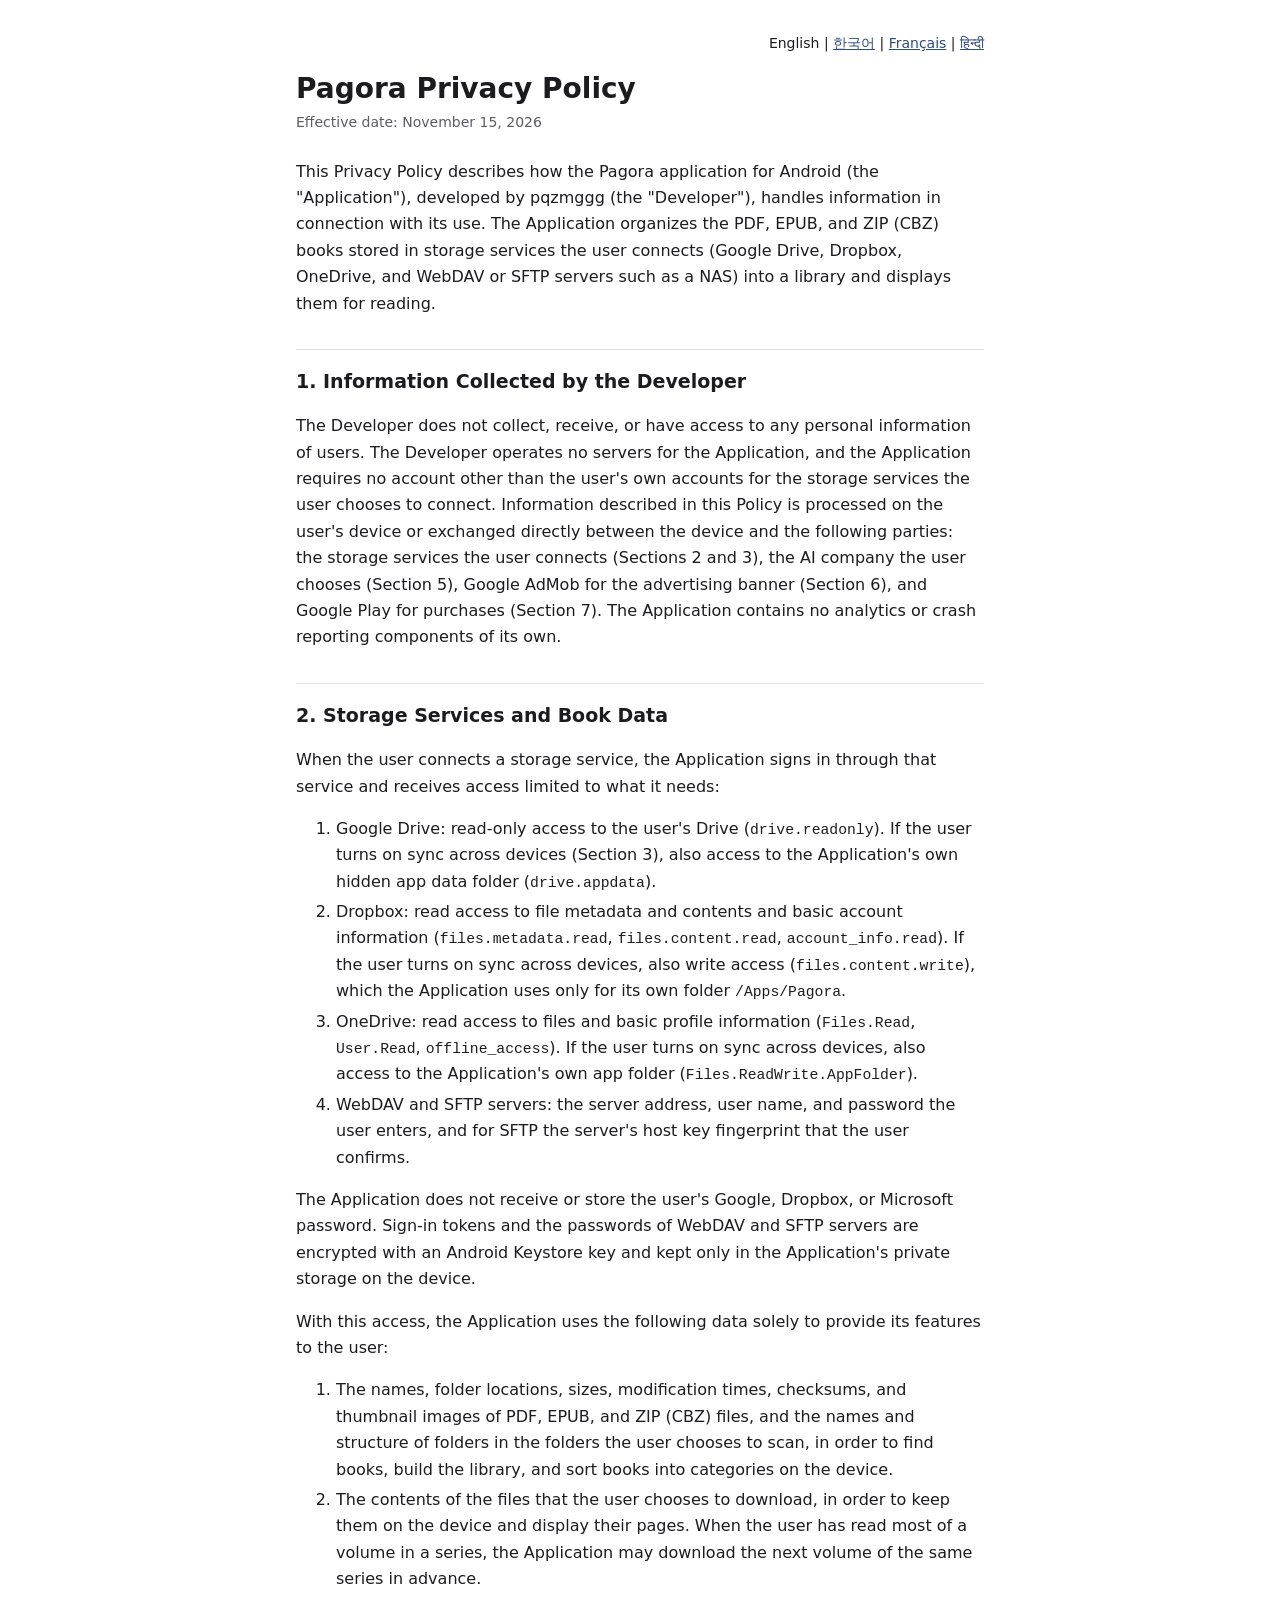
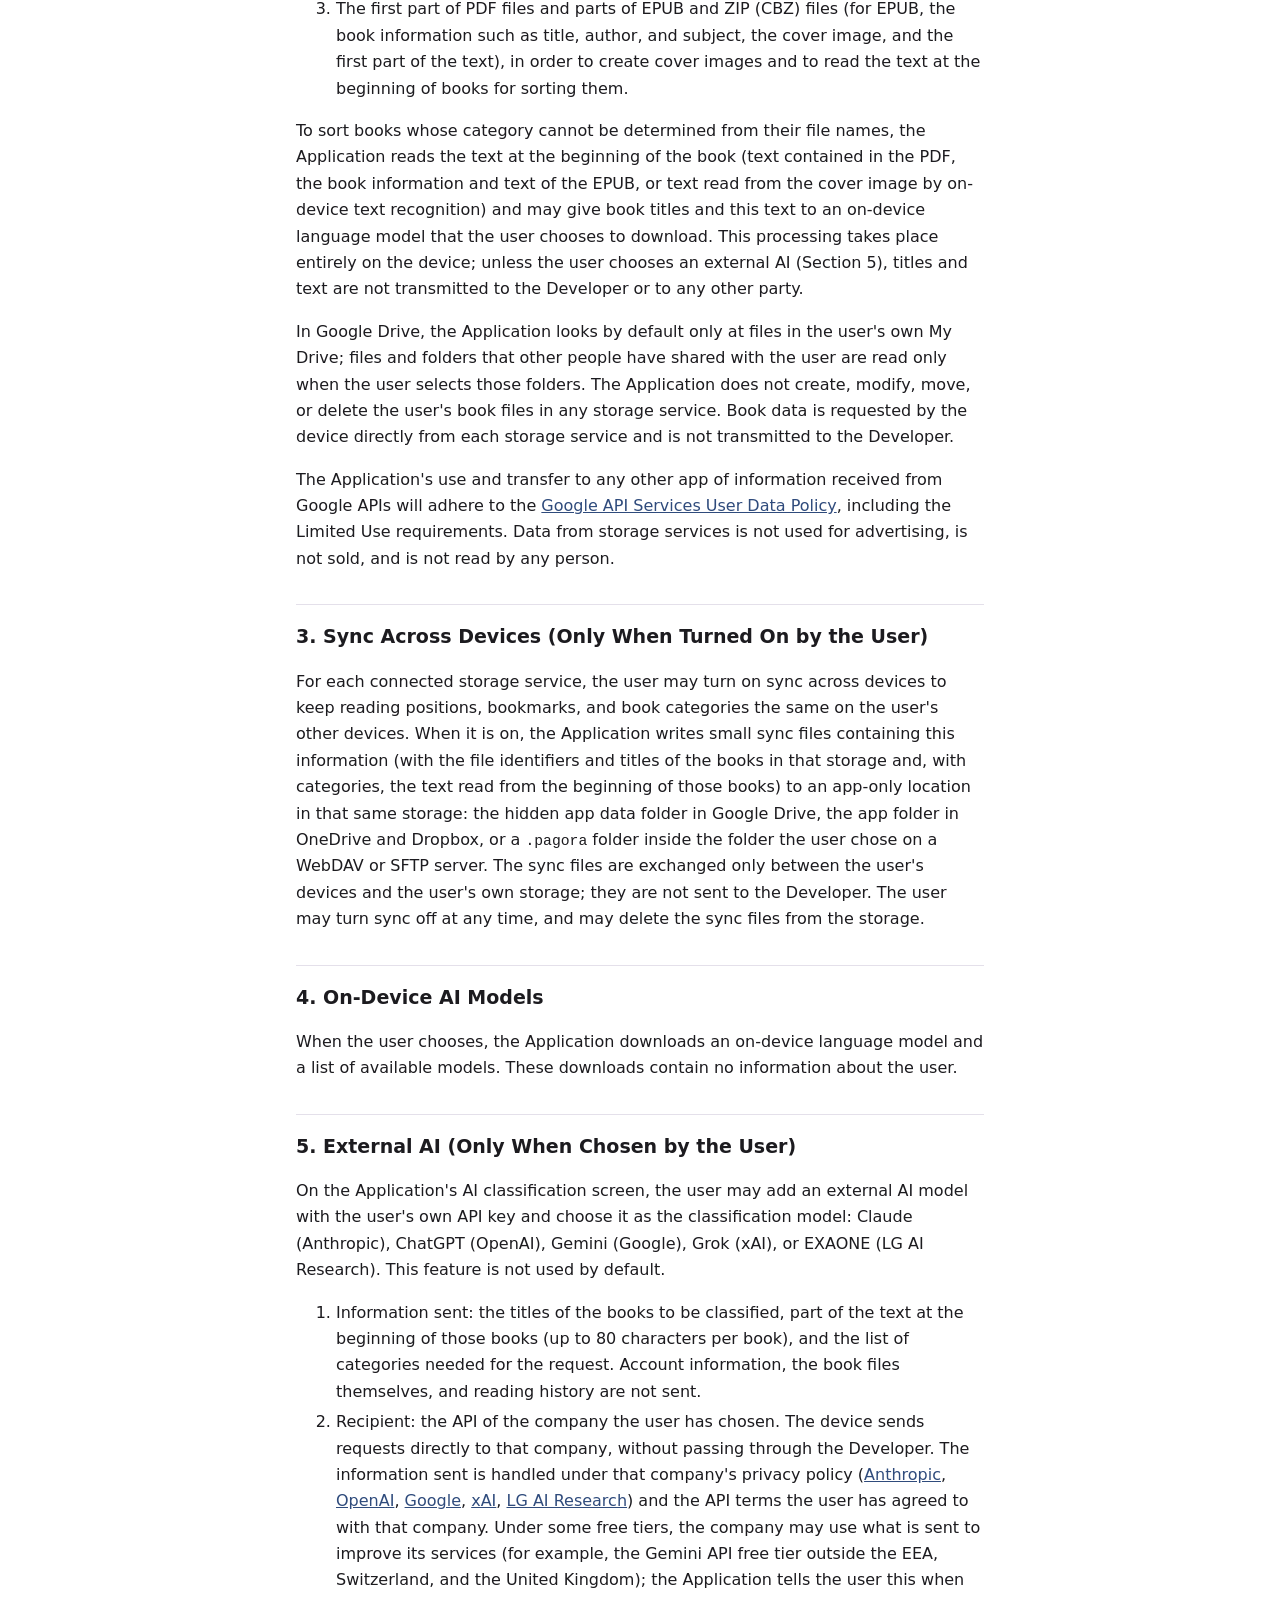
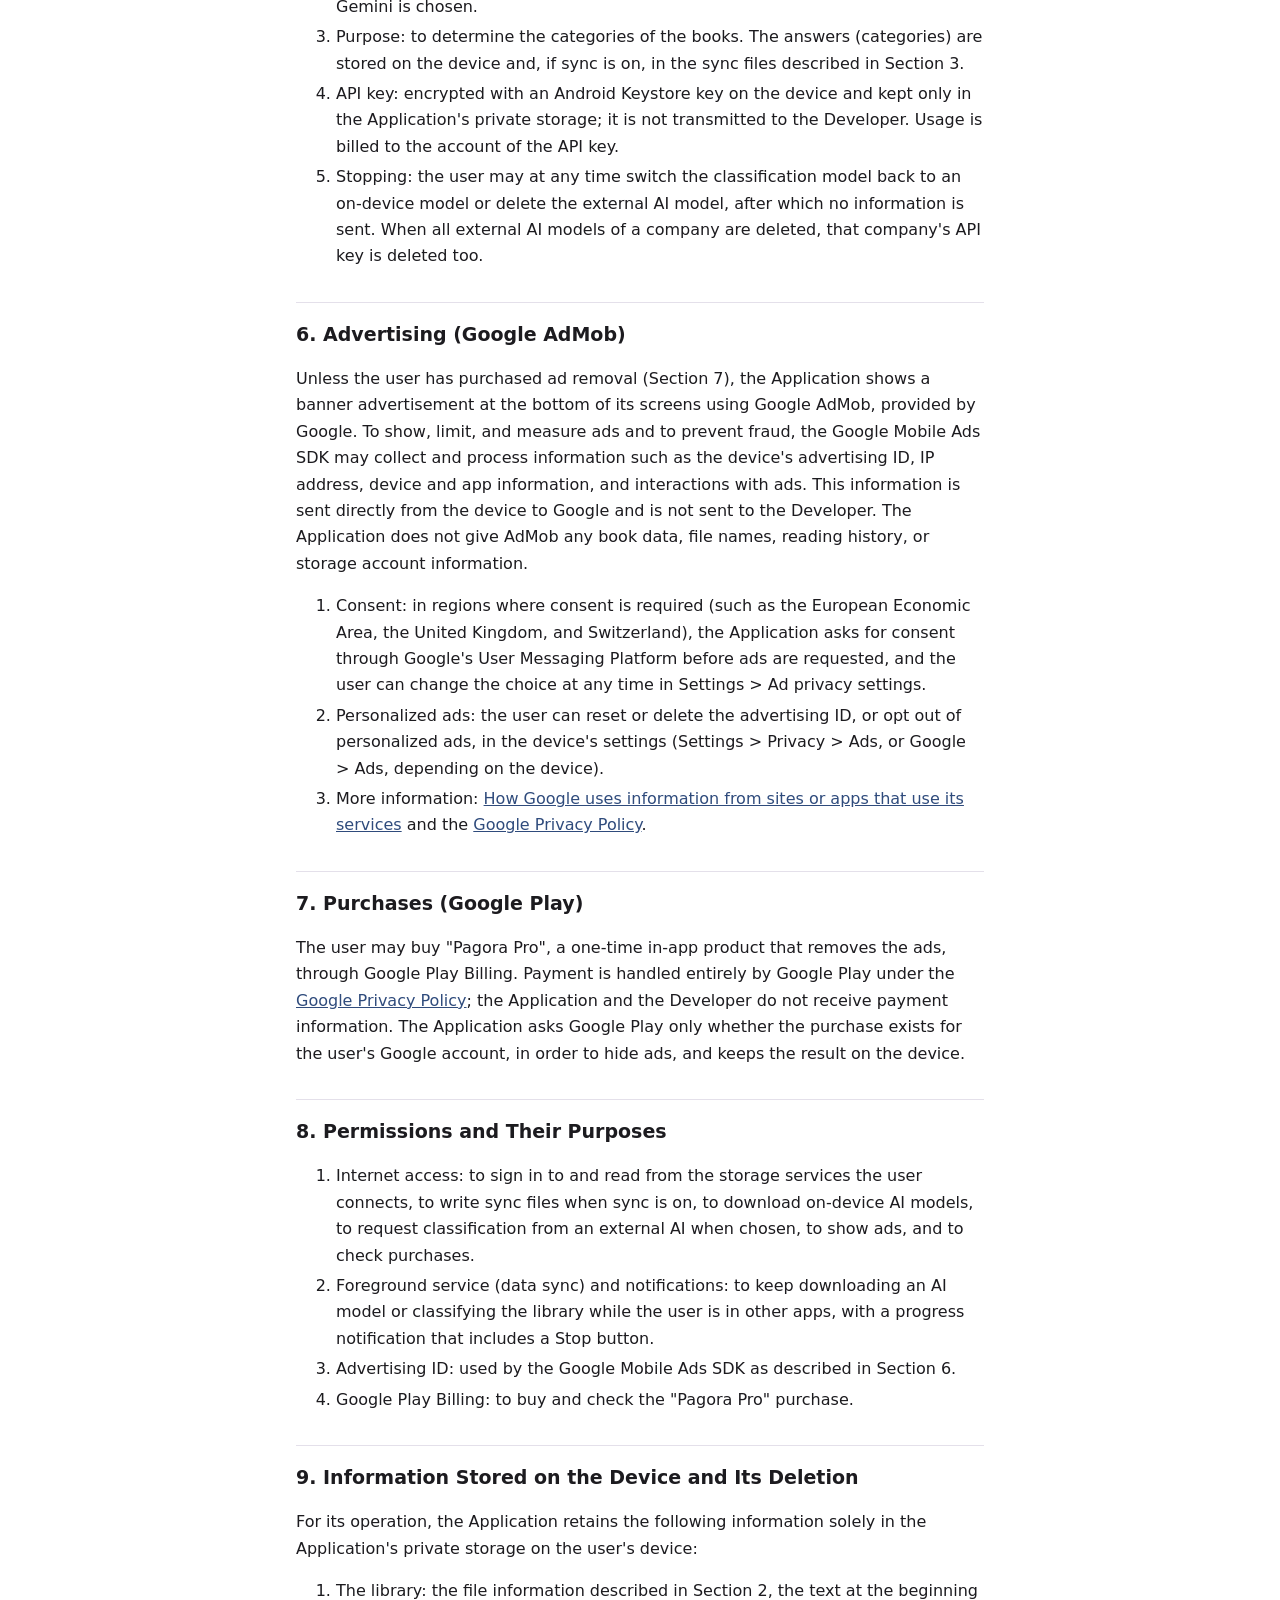
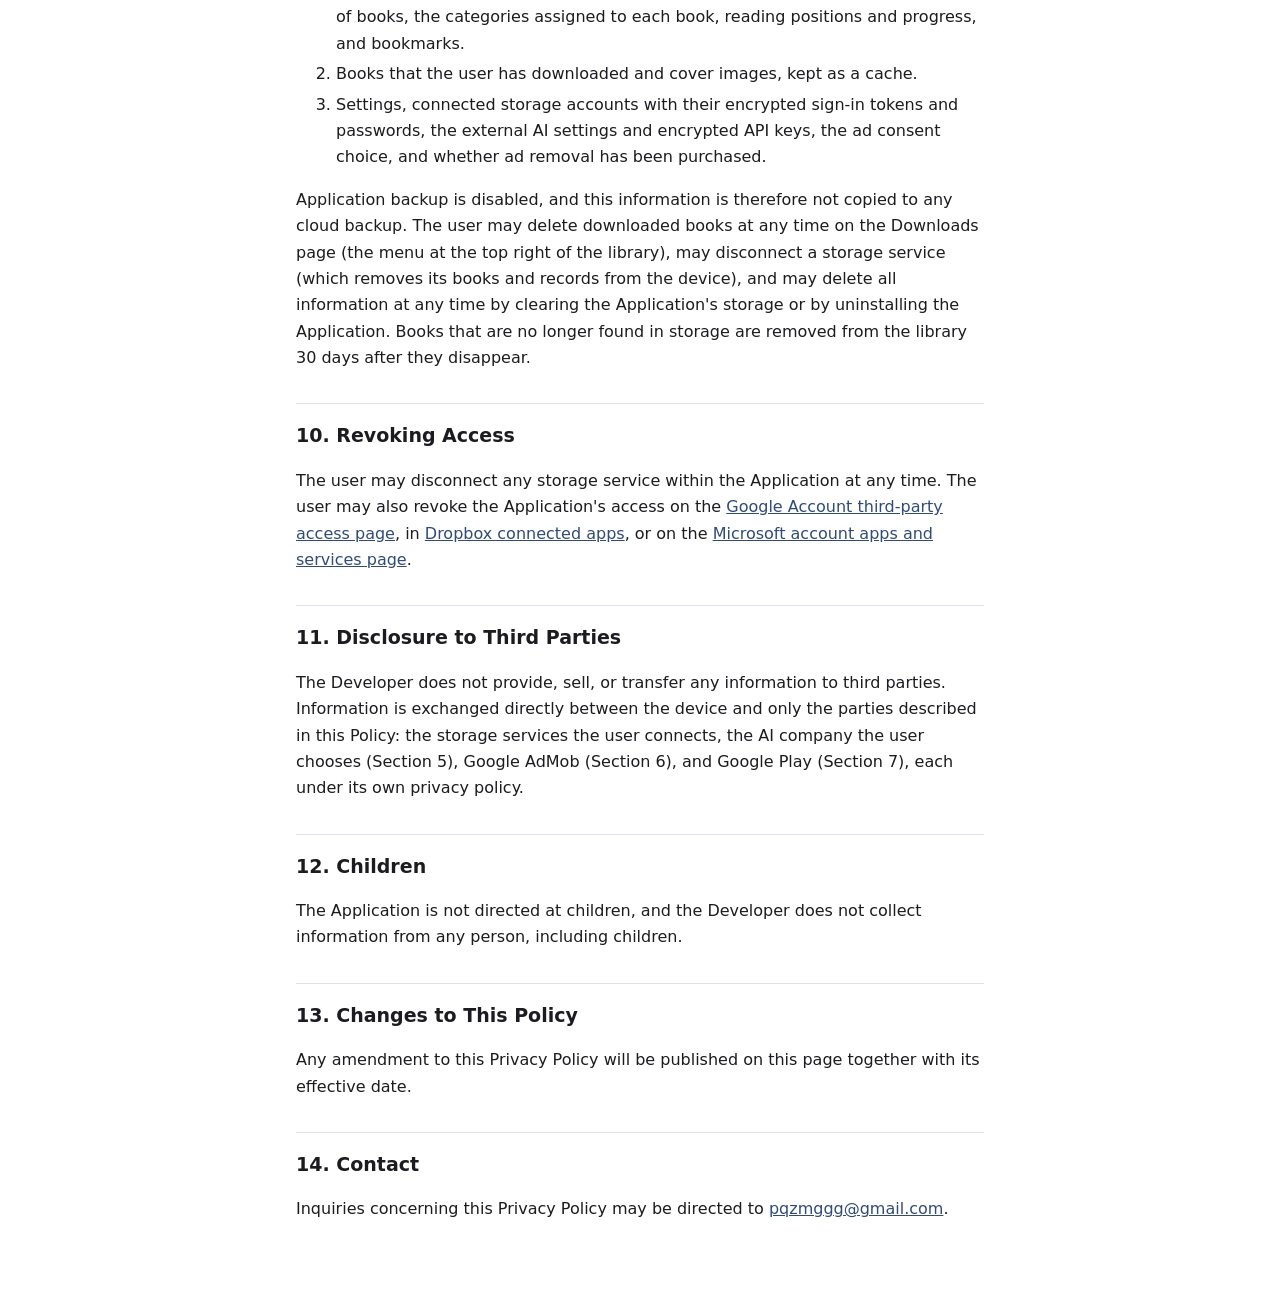
==== index.html @ ce0c6018 "개인정보처리방침: 광고 제거 상품 이름을 Pagora Pro 로 - 영어·한국어·프랑스어·힌디어 페이지의 상품 이름 (광고를 없애는 일회성 인앱 상품이라는 설명은 그대로)" ====
<!doctype html>
<html lang="en">
<head>
<meta charset="utf-8">
<meta name="viewport" content="width=device-width, initial-scale=1">
<title>Pagora Privacy Policy</title>
<link rel="stylesheet" href="style.css">
</head>
<body>
<main>
<nav>English | <a href="ko/" hreflang="ko">한국어</a> | <a href="fr/" hreflang="fr">Français</a> | <a href="hi/" hreflang="hi">हिन्दी</a></nav>
<h1>Pagora Privacy Policy</h1>
<p class="meta">Effective date: November 15, 2026</p>

<p>This Privacy Policy describes how the Pagora application for Android (the "Application"), developed by pqzmggg (the "Developer"), handles information in connection with its use. The Application organizes the PDF, EPUB, and ZIP (CBZ) books stored in storage services the user connects (Google Drive, Dropbox, OneDrive, and WebDAV or SFTP servers such as a NAS) into a library and displays them for reading.</p>

<h2>1. Information Collected by the Developer</h2>
<p>The Developer does not collect, receive, or have access to any personal information of users. The Developer operates no servers for the Application, and the Application requires no account other than the user's own accounts for the storage services the user chooses to connect. Information described in this Policy is processed on the user's device or exchanged directly between the device and the following parties: the storage services the user connects (Sections 2 and 3), the AI company the user chooses (Section 5), Google AdMob for the advertising banner (Section 6), and Google Play for purchases (Section 7). The Application contains no analytics or crash reporting components of its own.</p>

<h2>2. Storage Services and Book Data</h2>
<p>When the user connects a storage service, the Application signs in through that service and receives access limited to what it needs:</p>
<ol>
<li>Google Drive: read-only access to the user's Drive (<code>drive.readonly</code>). If the user turns on sync across devices (Section 3), also access to the Application's own hidden app data folder (<code>drive.appdata</code>).</li>
<li>Dropbox: read access to file metadata and contents and basic account information (<code>files.metadata.read</code>, <code>files.content.read</code>, <code>account_info.read</code>). If the user turns on sync across devices, also write access (<code>files.content.write</code>), which the Application uses only for its own folder <code>/Apps/Pagora</code>.</li>
<li>OneDrive: read access to files and basic profile information (<code>Files.Read</code>, <code>User.Read</code>, <code>offline_access</code>). If the user turns on sync across devices, also access to the Application's own app folder (<code>Files.ReadWrite.AppFolder</code>).</li>
<li>WebDAV and SFTP servers: the server address, user name, and password the user enters, and for SFTP the server's host key fingerprint that the user confirms.</li>
</ol>
<p>The Application does not receive or store the user's Google, Dropbox, or Microsoft password. Sign-in tokens and the passwords of WebDAV and SFTP servers are encrypted with an Android Keystore key and kept only in the Application's private storage on the device.</p>
<p>With this access, the Application uses the following data solely to provide its features to the user:</p>
<ol>
<li>The names, folder locations, sizes, modification times, checksums, and thumbnail images of PDF, EPUB, and ZIP (CBZ) files, and the names and structure of folders in the folders the user chooses to scan, in order to find books, build the library, and sort books into categories on the device.</li>
<li>The contents of the files that the user chooses to download, in order to keep them on the device and display their pages. When the user has read most of a volume in a series, the Application may download the next volume of the same series in advance.</li>
<li>The first part of PDF files and parts of EPUB and ZIP (CBZ) files (for EPUB, the book information such as title, author, and subject, the cover image, and the first part of the text), in order to create cover images and to read the text at the beginning of books for sorting them.</li>
</ol>
<p>To sort books whose category cannot be determined from their file names, the Application reads the text at the beginning of the book (text contained in the PDF, the book information and text of the EPUB, or text read from the cover image by on-device text recognition) and may give book titles and this text to an on-device language model that the user chooses to download. This processing takes place entirely on the device; unless the user chooses an external AI (Section 5), titles and text are not transmitted to the Developer or to any other party.</p>
<p>In Google Drive, the Application looks by default only at files in the user's own My Drive; files and folders that other people have shared with the user are read only when the user selects those folders. The Application does not create, modify, move, or delete the user's book files in any storage service. Book data is requested by the device directly from each storage service and is not transmitted to the Developer.</p>
<p>The Application's use and transfer to any other app of information received from Google APIs will adhere to the <a href="https://developers.google.com/terms/api-services-user-data-policy">Google API Services User Data Policy</a>, including the Limited Use requirements. Data from storage services is not used for advertising, is not sold, and is not read by any person.</p>

<h2>3. Sync Across Devices (Only When Turned On by the User)</h2>
<p>For each connected storage service, the user may turn on sync across devices to keep reading positions, bookmarks, and book categories the same on the user's other devices. When it is on, the Application writes small sync files containing this information (with the file identifiers and titles of the books in that storage and, with categories, the text read from the beginning of those books) to an app-only location in that same storage: the hidden app data folder in Google Drive, the app folder in OneDrive and Dropbox, or a <code>.pagora</code> folder inside the folder the user chose on a WebDAV or SFTP server. The sync files are exchanged only between the user's devices and the user's own storage; they are not sent to the Developer. The user may turn sync off at any time, and may delete the sync files from the storage.</p>

<h2>4. On-Device AI Models</h2>
<p>When the user chooses, the Application downloads an on-device language model and a list of available models. These downloads contain no information about the user.</p>

<h2>5. External AI (Only When Chosen by the User)</h2>
<p>On the Application's AI classification screen, the user may add an external AI model with the user's own API key and choose it as the classification model: Claude (Anthropic), ChatGPT (OpenAI), Gemini (Google), Grok (xAI), or EXAONE (LG AI Research). This feature is not used by default.</p>
<ol>
<li>Information sent: the titles of the books to be classified, part of the text at the beginning of those books (up to 80 characters per book), and the list of categories needed for the request. Account information, the book files themselves, and reading history are not sent.</li>
<li>Recipient: the API of the company the user has chosen. The device sends requests directly to that company, without passing through the Developer. The information sent is handled under that company's privacy policy (<a href="https://www.anthropic.com/legal/privacy">Anthropic</a>, <a href="https://openai.com/policies/privacy-policy">OpenAI</a>, <a href="https://policies.google.com/privacy">Google</a>, <a href="https://x.ai/legal/privacy-policy">xAI</a>, <a href="https://www.lgresearch.ai/">LG AI Research</a>) and the API terms the user has agreed to with that company. Under some free tiers, the company may use what is sent to improve its services (for example, the Gemini API free tier outside the EEA, Switzerland, and the United Kingdom); the Application tells the user this when Gemini is chosen.</li>
<li>Purpose: to determine the categories of the books. The answers (categories) are stored on the device and, if sync is on, in the sync files described in Section 3.</li>
<li>API key: encrypted with an Android Keystore key on the device and kept only in the Application's private storage; it is not transmitted to the Developer. Usage is billed to the account of the API key.</li>
<li>Stopping: the user may at any time switch the classification model back to an on-device model or delete the external AI model, after which no information is sent. When all external AI models of a company are deleted, that company's API key is deleted too.</li>
</ol>

<h2>6. Advertising (Google AdMob)</h2>
<p>Unless the user has purchased ad removal (Section 7), the Application shows a banner advertisement at the bottom of its screens using Google AdMob, provided by Google. To show, limit, and measure ads and to prevent fraud, the Google Mobile Ads SDK may collect and process information such as the device's advertising ID, IP address, device and app information, and interactions with ads. This information is sent directly from the device to Google and is not sent to the Developer. The Application does not give AdMob any book data, file names, reading history, or storage account information.</p>
<ol>
<li>Consent: in regions where consent is required (such as the European Economic Area, the United Kingdom, and Switzerland), the Application asks for consent through Google's User Messaging Platform before ads are requested, and the user can change the choice at any time in Settings &gt; Ad privacy settings.</li>
<li>Personalized ads: the user can reset or delete the advertising ID, or opt out of personalized ads, in the device's settings (Settings &gt; Privacy &gt; Ads, or Google &gt; Ads, depending on the device).</li>
<li>More information: <a href="https://policies.google.com/technologies/partner-sites">How Google uses information from sites or apps that use its services</a> and the <a href="https://policies.google.com/privacy">Google Privacy Policy</a>.</li>
</ol>

<h2>7. Purchases (Google Play)</h2>
<p>The user may buy "Pagora Pro", a one-time in-app product that removes the ads, through Google Play Billing. Payment is handled entirely by Google Play under the <a href="https://policies.google.com/privacy">Google Privacy Policy</a>; the Application and the Developer do not receive payment information. The Application asks Google Play only whether the purchase exists for the user's Google account, in order to hide ads, and keeps the result on the device.</p>

<h2>8. Permissions and Their Purposes</h2>
<ol>
<li>Internet access: to sign in to and read from the storage services the user connects, to write sync files when sync is on, to download on-device AI models, to request classification from an external AI when chosen, to show ads, and to check purchases.</li>
<li>Foreground service (data sync) and notifications: to keep downloading an AI model or classifying the library while the user is in other apps, with a progress notification that includes a Stop button.</li>
<li>Advertising ID: used by the Google Mobile Ads SDK as described in Section 6.</li>
<li>Google Play Billing: to buy and check the "Pagora Pro" purchase.</li>
</ol>

<h2>9. Information Stored on the Device and Its Deletion</h2>
<p>For its operation, the Application retains the following information solely in the Application's private storage on the user's device:</p>
<ol>
<li>The library: the file information described in Section 2, the text at the beginning of books, the categories assigned to each book, reading positions and progress, and bookmarks.</li>
<li>Books that the user has downloaded and cover images, kept as a cache.</li>
<li>Settings, connected storage accounts with their encrypted sign-in tokens and passwords, the external AI settings and encrypted API keys, the ad consent choice, and whether ad removal has been purchased.</li>
</ol>
<p>Application backup is disabled, and this information is therefore not copied to any cloud backup. The user may delete downloaded books at any time on the Downloads page (the menu at the top right of the library), may disconnect a storage service (which removes its books and records from the device), and may delete all information at any time by clearing the Application's storage or by uninstalling the Application. Books that are no longer found in storage are removed from the library 30 days after they disappear.</p>

<h2>10. Revoking Access</h2>
<p>The user may disconnect any storage service within the Application at any time. The user may also revoke the Application's access on the <a href="https://myaccount.google.com/permissions">Google Account third-party access page</a>, in <a href="https://www.dropbox.com/account/connected_apps">Dropbox connected apps</a>, or on the <a href="https://account.live.com/consent/Manage">Microsoft account apps and services page</a>.</p>

<h2>11. Disclosure to Third Parties</h2>
<p>The Developer does not provide, sell, or transfer any information to third parties. Information is exchanged directly between the device and only the parties described in this Policy: the storage services the user connects, the AI company the user chooses (Section 5), Google AdMob (Section 6), and Google Play (Section 7), each under its own privacy policy.</p>

<h2>12. Children</h2>
<p>The Application is not directed at children, and the Developer does not collect information from any person, including children.</p>

<h2>13. Changes to This Policy</h2>
<p>Any amendment to this Privacy Policy will be published on this page together with its effective date.</p>

<h2>14. Contact</h2>
<p>Inquiries concerning this Privacy Policy may be directed to <a href="mailto:pqzmggg@gmail.com">pqzmggg@gmail.com</a>.</p>
</main>
</body>
</html>
---- style.css ----
:root { --bg: #ffffff; --fg: #1c1b1f; --muted: #5f5b66; --accent: #2f4b7c; --line: #e4e0ea; }
@media (prefers-color-scheme: dark) {
  :root { --bg: #141218; --fg: #e6e0e9; --muted: #b0a9b8; --accent: #afc6ff; --line: #2f2a36; }
}
* { box-sizing: border-box; }
body { margin: 0; background: var(--bg); color: var(--fg); font: 16px/1.65 system-ui, -apple-system, "Segoe UI", Roboto, "Noto Sans KR", sans-serif; }
main { max-width: 720px; margin: 0 auto; padding: 32px 16px 64px; }
nav { text-align: right; font-size: 14px; }
a { color: var(--accent); }
h1 { font-size: 28px; line-height: 1.3; margin: 16px 0 4px; }
h2 { font-size: 19px; margin: 32px 0 8px; padding-top: 16px; border-top: 1px solid var(--line); }
.meta { color: var(--muted); font-size: 14px; margin: 0 0 24px; }

li { margin: 4px 0; }
code { font-size: 0.92em; }
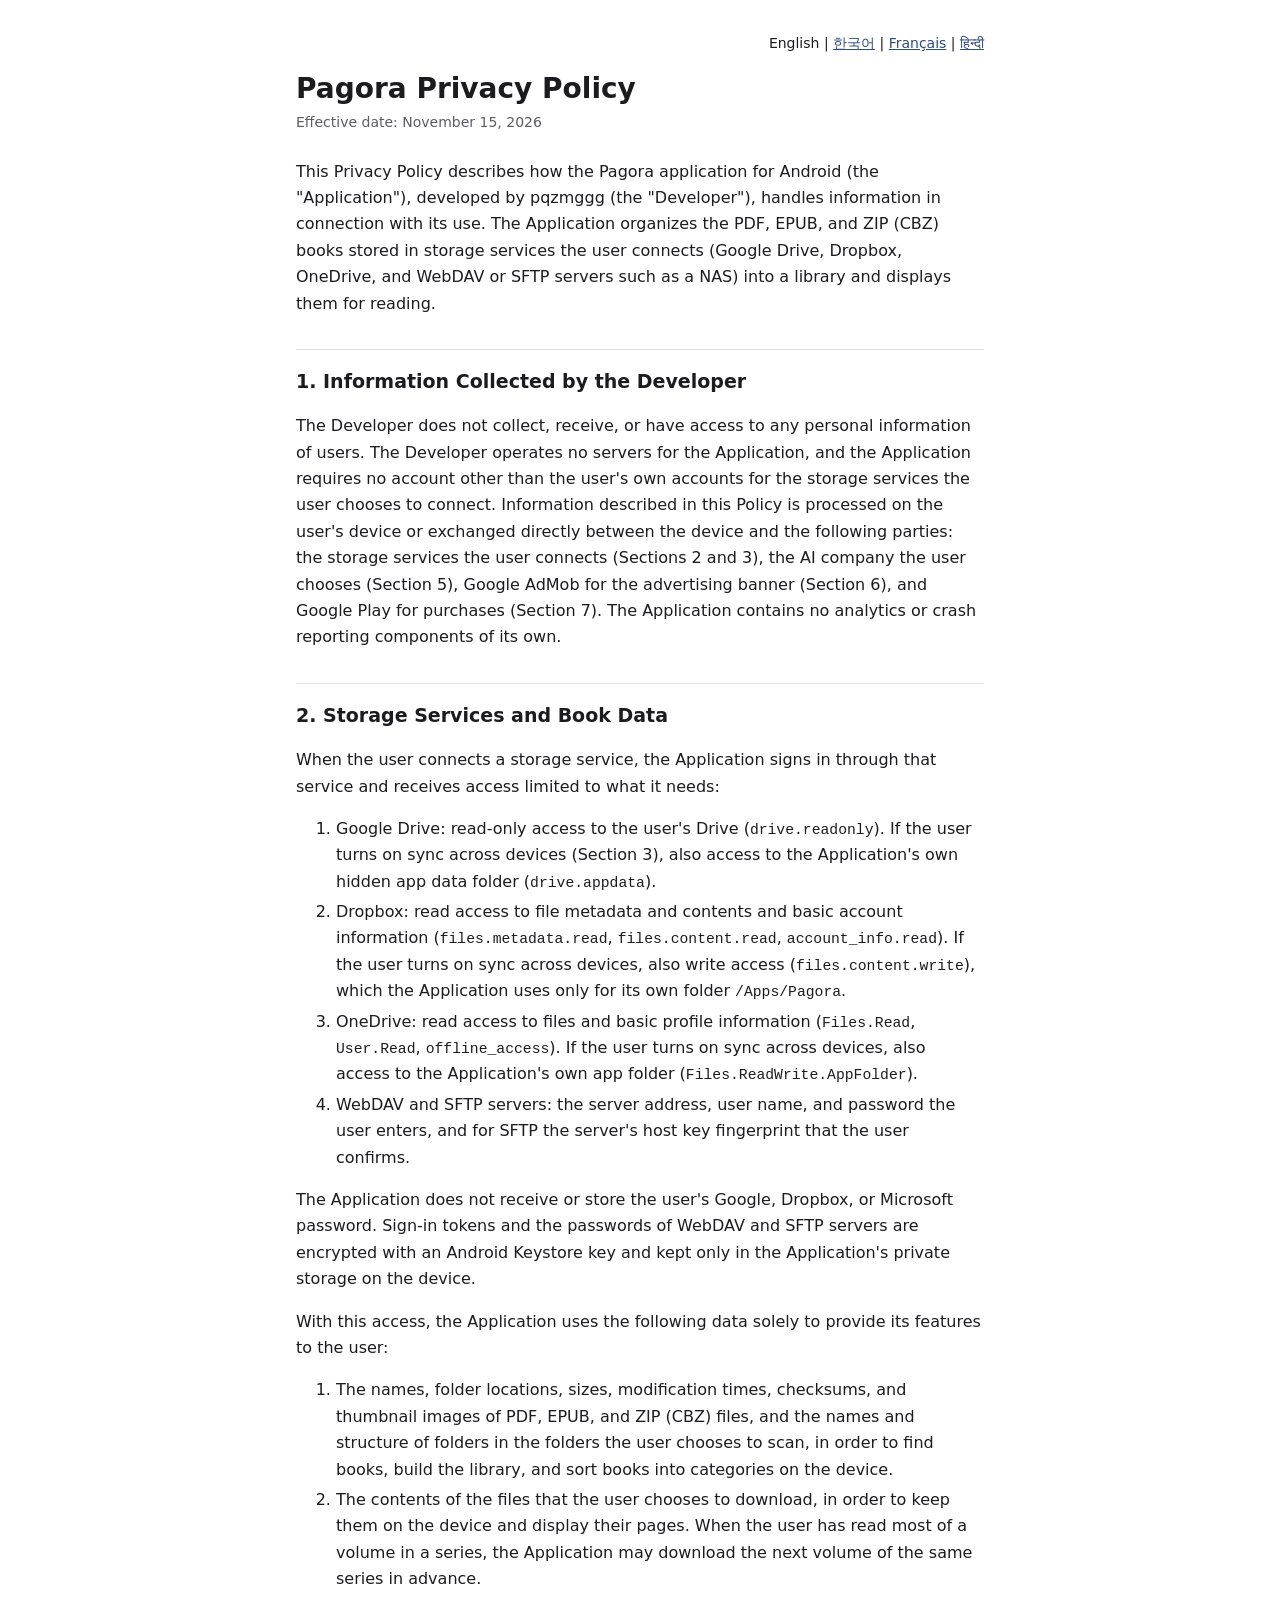
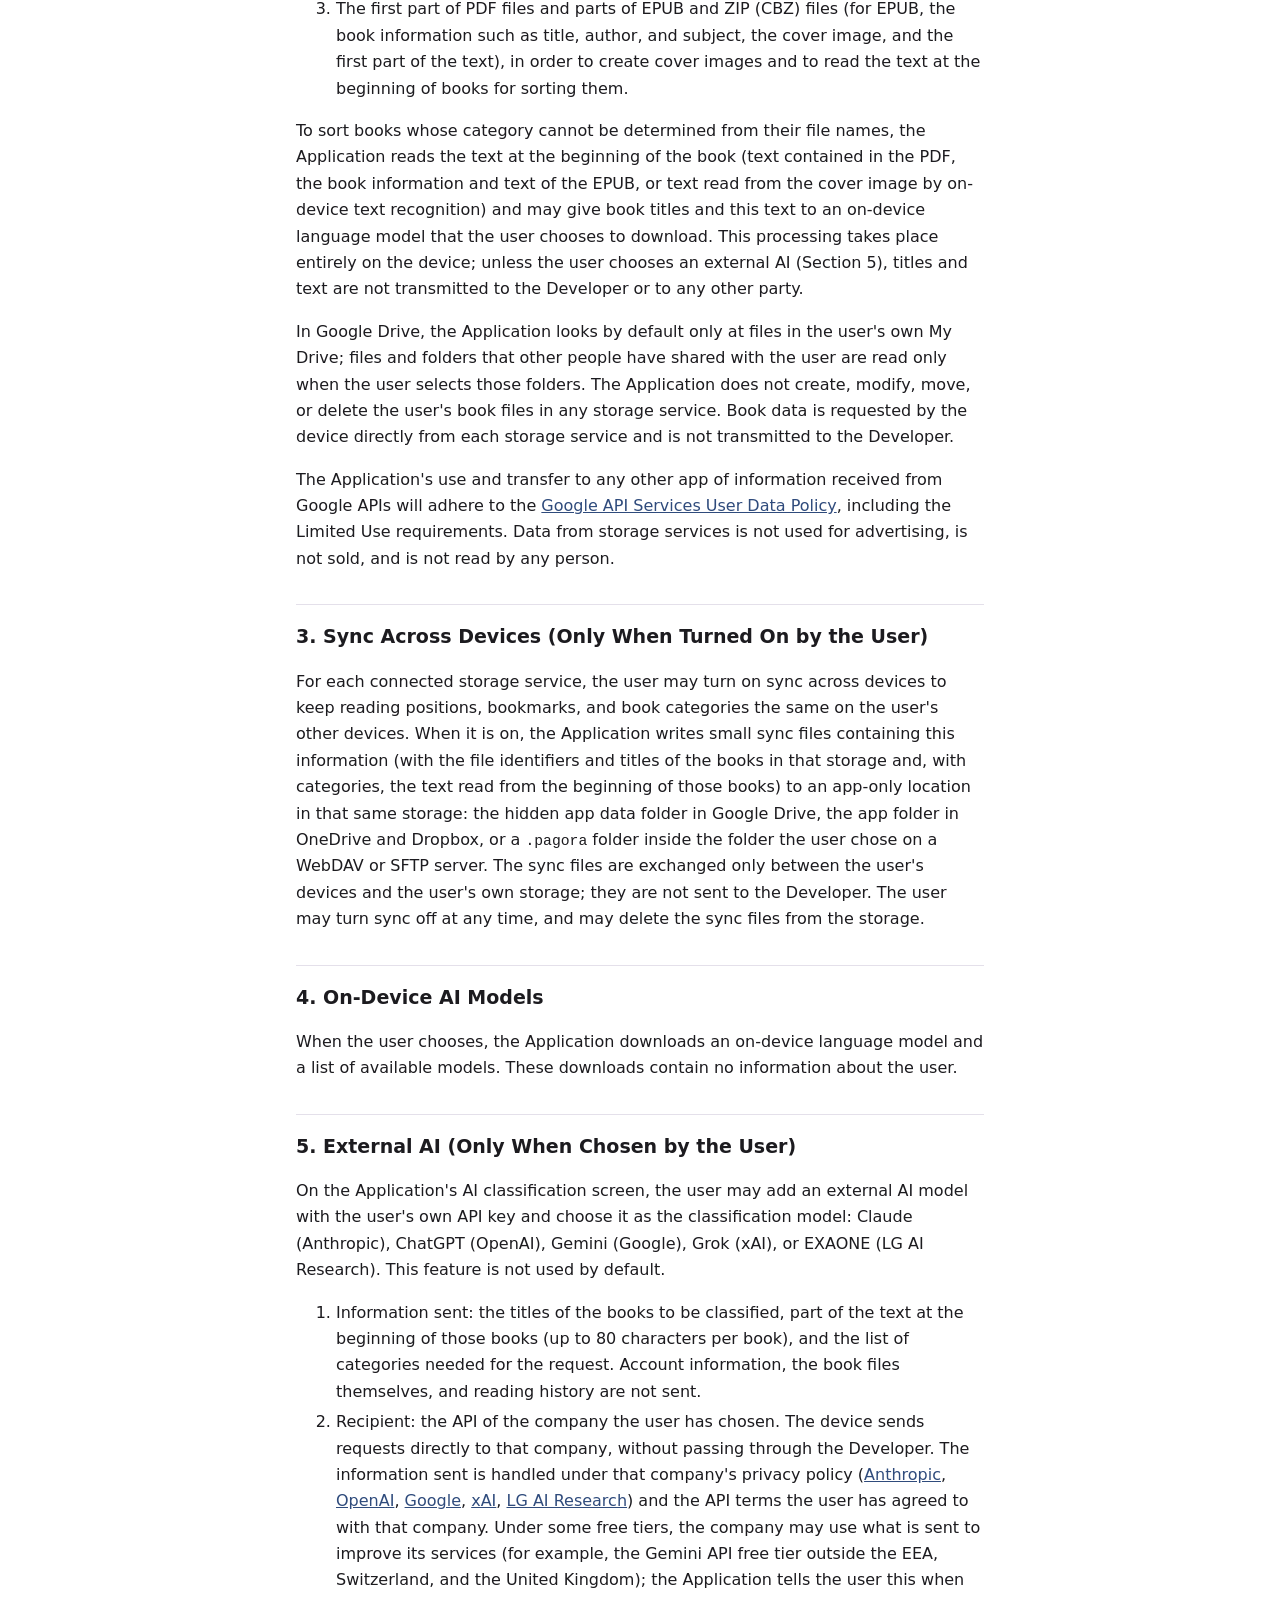
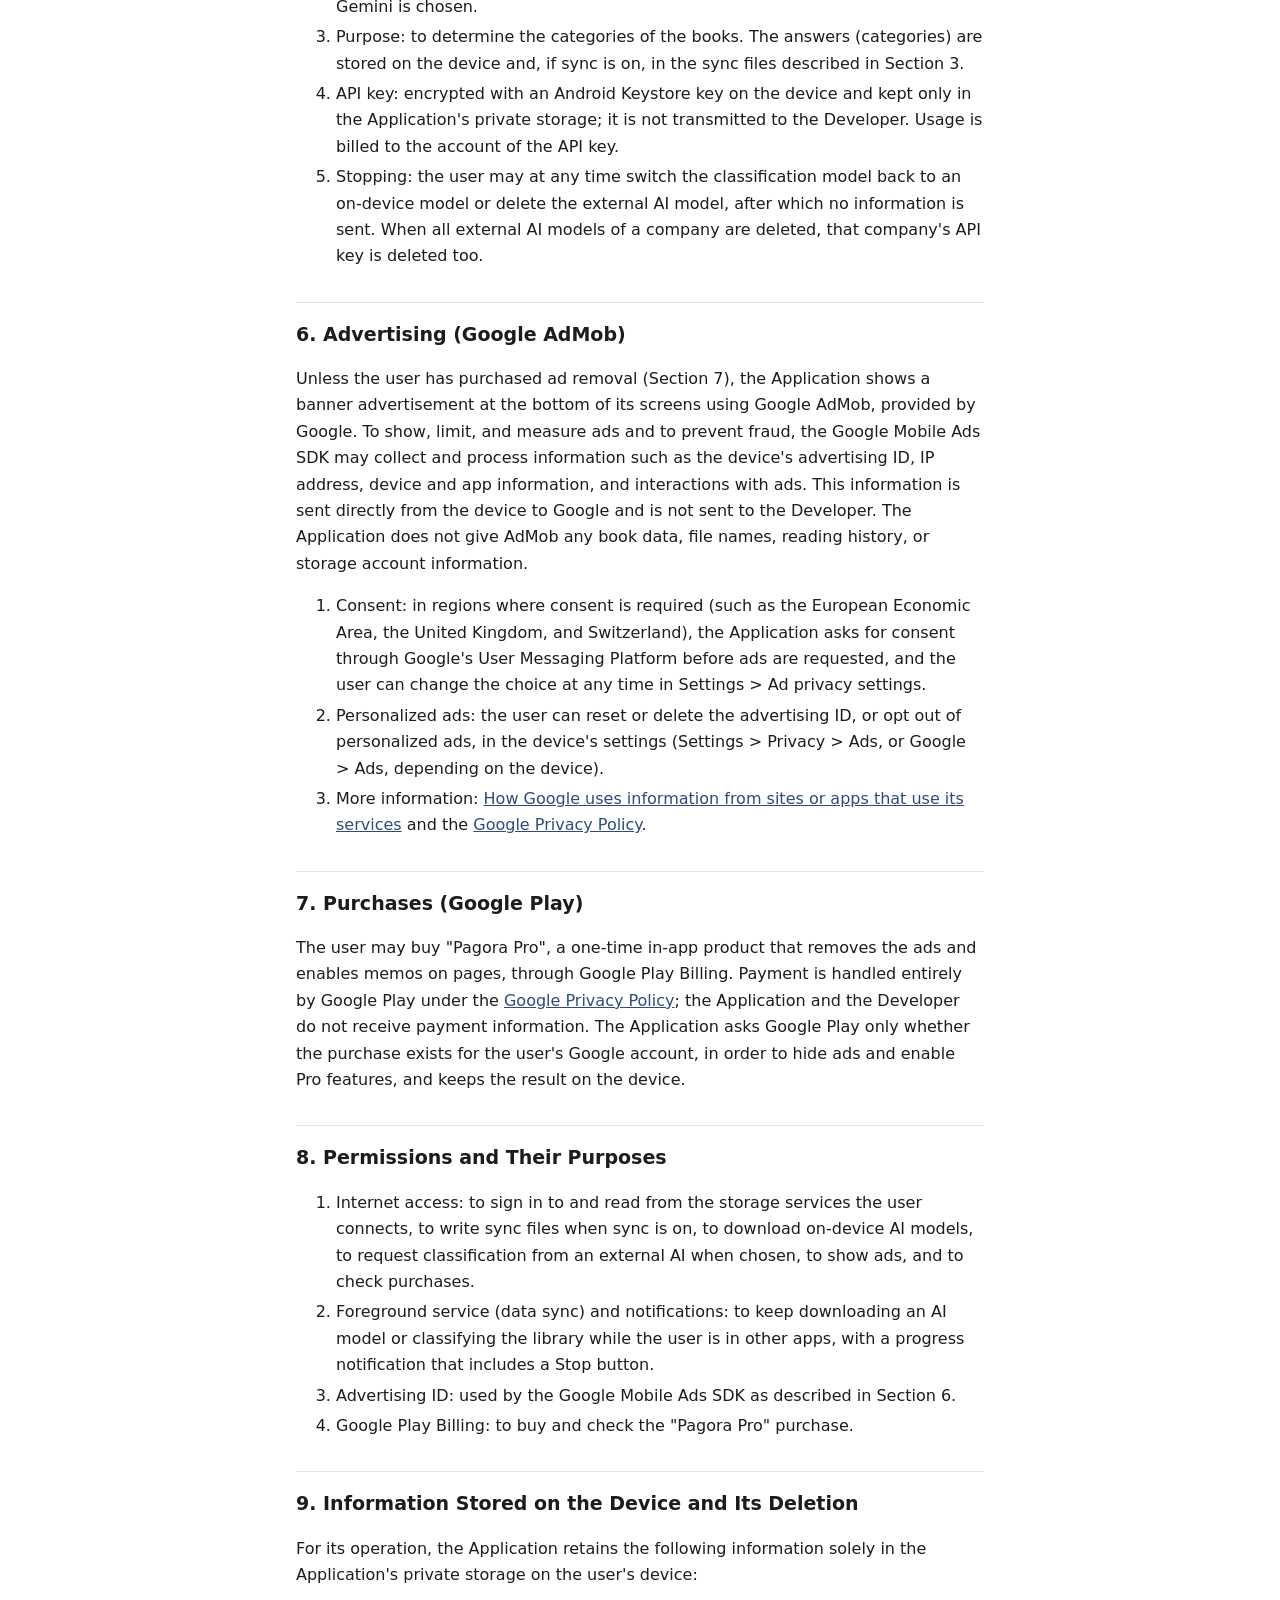
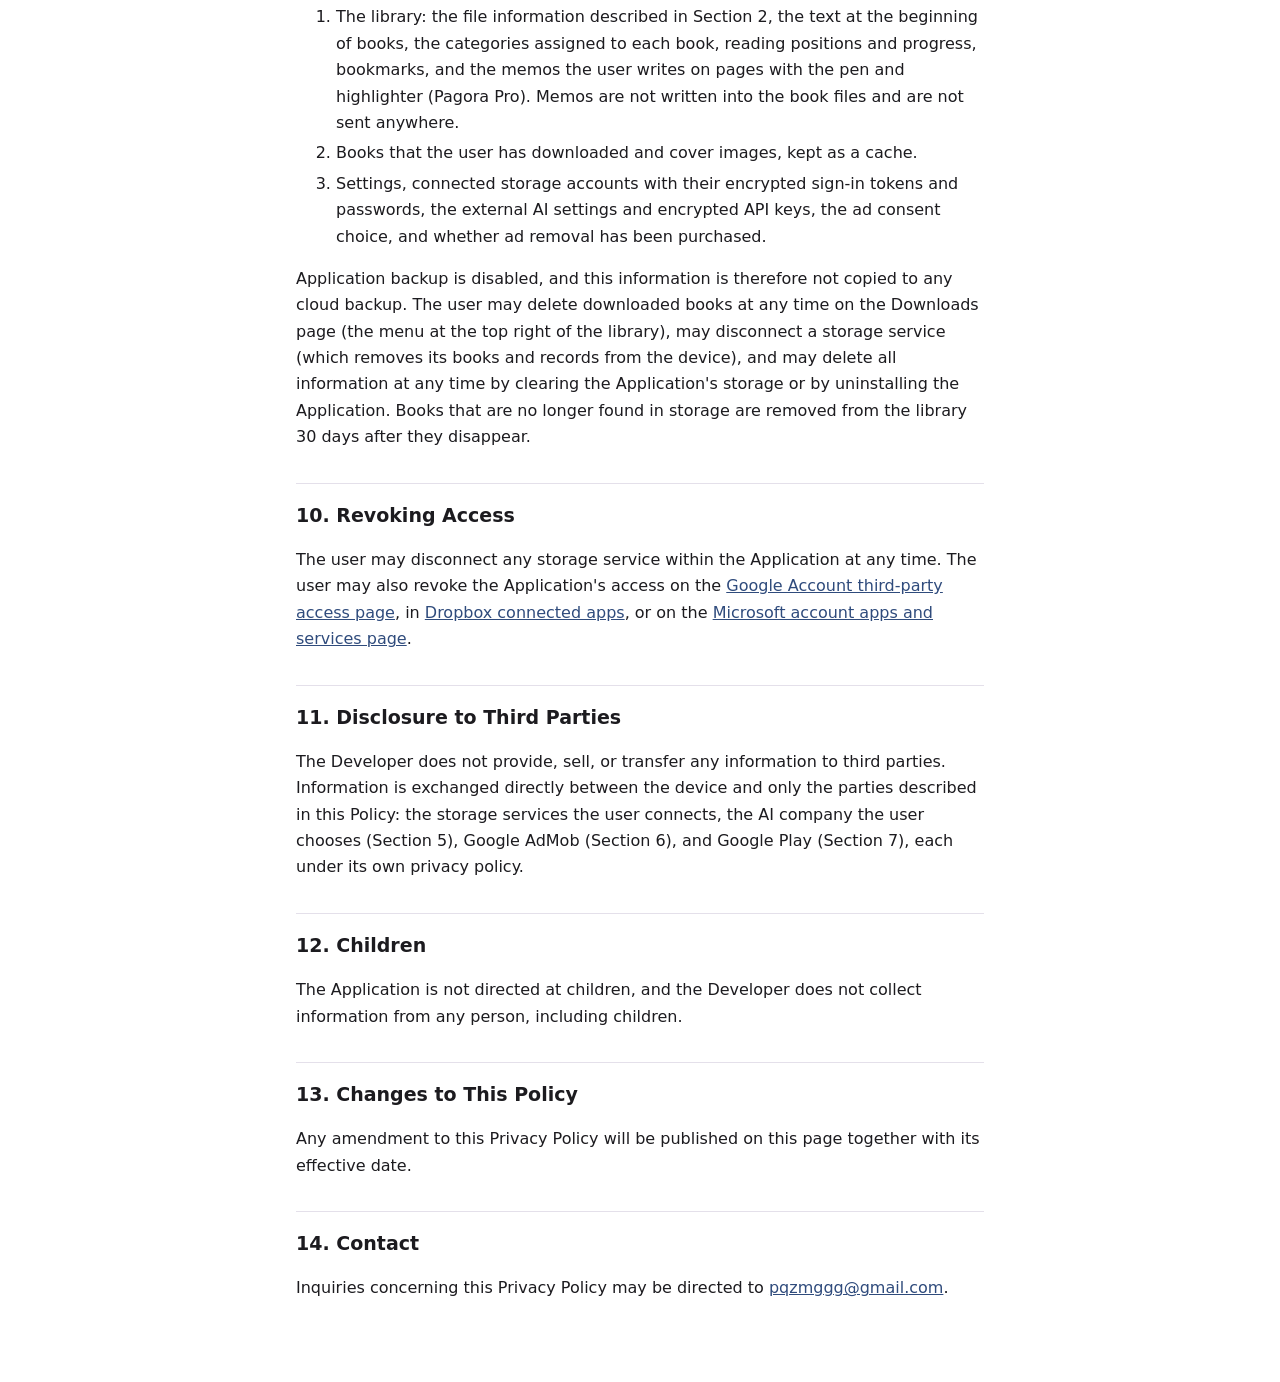
==== commit f4c5f7e4: "개인정보처리방침: 쪽 위 메모와 Pagora Pro 의 메모 기능 - 기기에 두는 서재 정보에 펜·형광펜 메모 (책 파일에 쓰지 않고 어디로도 보내지 않음) - Pagora Pro" ====
--- a/index.html
+++ b/index.html
@@ -61,7 +61,7 @@
 </ol>
 
 <h2>7. Purchases (Google Play)</h2>
-<p>The user may buy "Pagora Pro", a one-time in-app product that removes the ads, through Google Play Billing. Payment is handled entirely by Google Play under the <a href="https://policies.google.com/privacy">Google Privacy Policy</a>; the Application and the Developer do not receive payment information. The Application asks Google Play only whether the purchase exists for the user's Google account, in order to hide ads, and keeps the result on the device.</p>
+<p>The user may buy "Pagora Pro", a one-time in-app product that removes the ads and enables memos on pages, through Google Play Billing. Payment is handled entirely by Google Play under the <a href="https://policies.google.com/privacy">Google Privacy Policy</a>; the Application and the Developer do not receive payment information. The Application asks Google Play only whether the purchase exists for the user's Google account, in order to hide ads and enable Pro features, and keeps the result on the device.</p>
 
 <h2>8. Permissions and Their Purposes</h2>
 <ol>
@@ -74,7 +74,7 @@
 <h2>9. Information Stored on the Device and Its Deletion</h2>
 <p>For its operation, the Application retains the following information solely in the Application's private storage on the user's device:</p>
 <ol>
-<li>The library: the file information described in Section 2, the text at the beginning of books, the categories assigned to each book, reading positions and progress, and bookmarks.</li>
+<li>The library: the file information described in Section 2, the text at the beginning of books, the categories assigned to each book, reading positions and progress, bookmarks, and the memos the user writes on pages with the pen and highlighter (Pagora Pro). Memos are not written into the book files and are not sent anywhere.</li>
 <li>Books that the user has downloaded and cover images, kept as a cache.</li>
 <li>Settings, connected storage accounts with their encrypted sign-in tokens and passwords, the external AI settings and encrypted API keys, the ad consent choice, and whether ad removal has been purchased.</li>
 </ol>
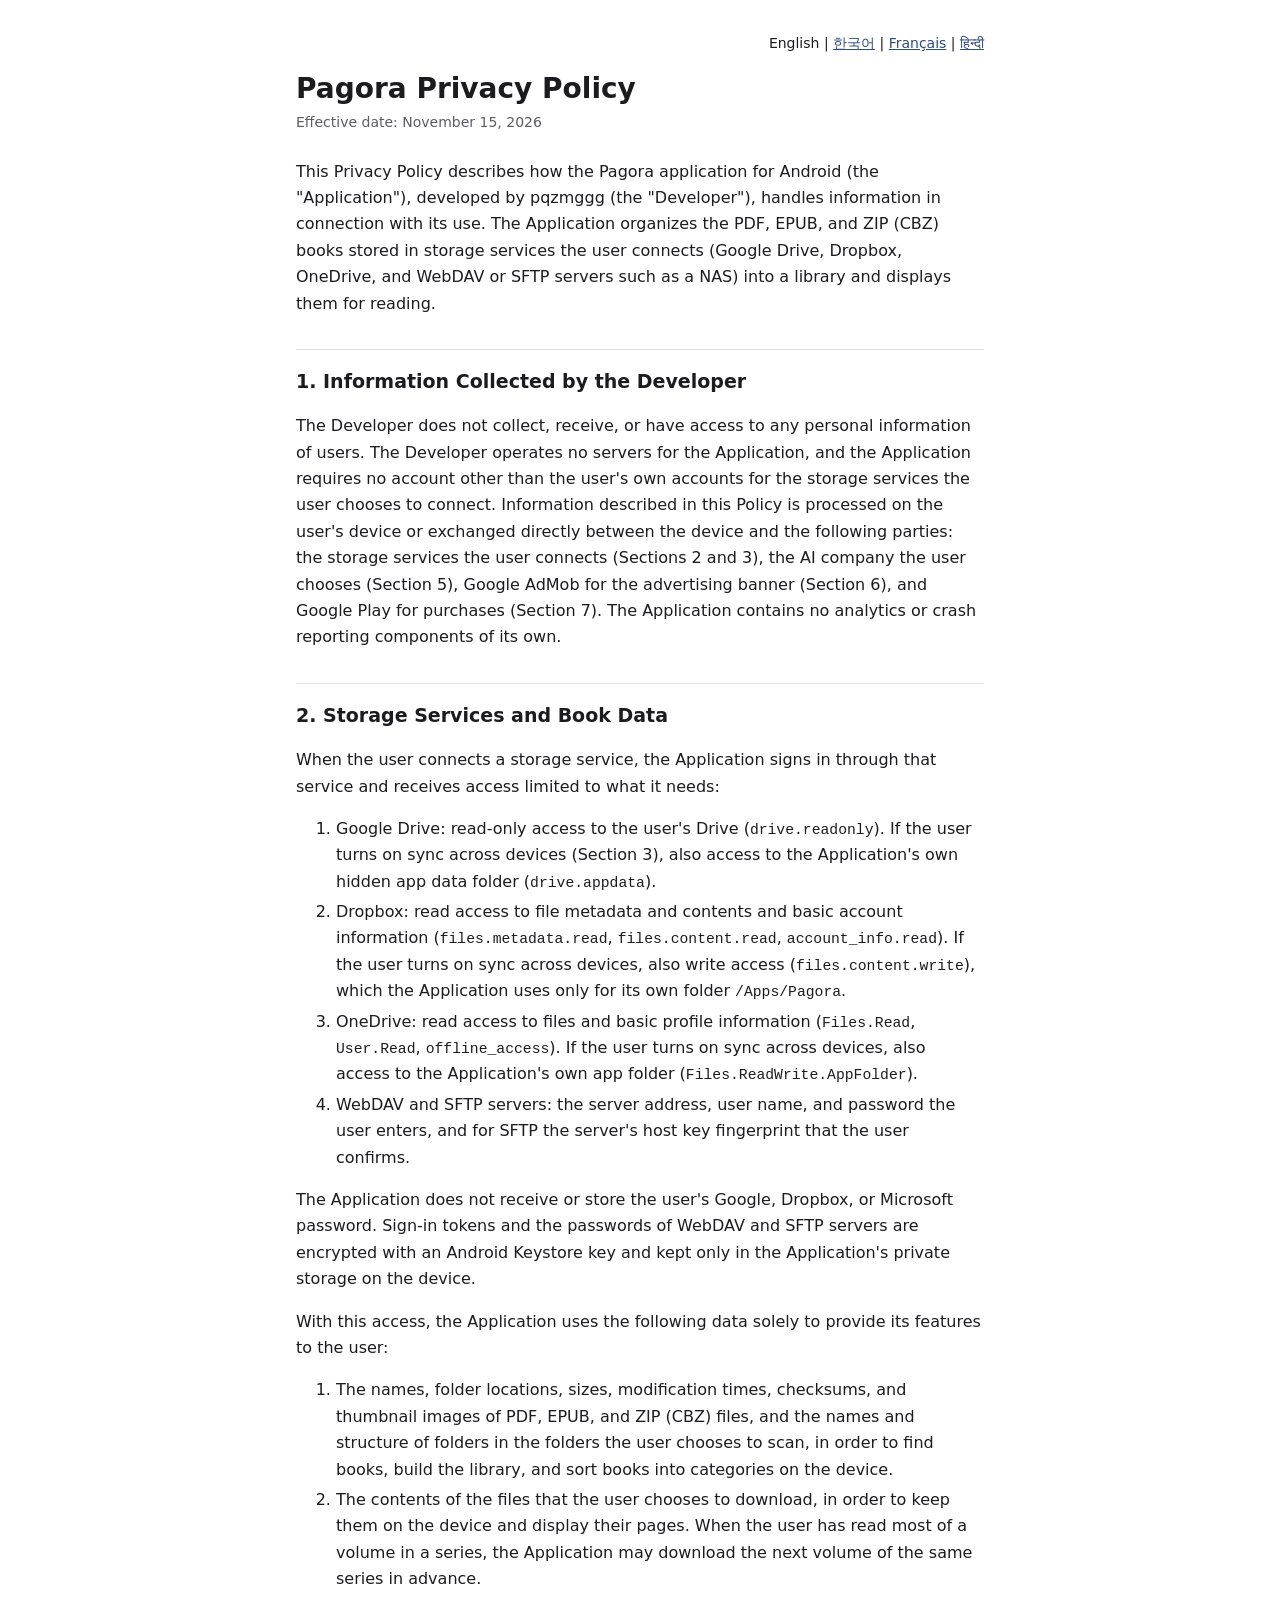
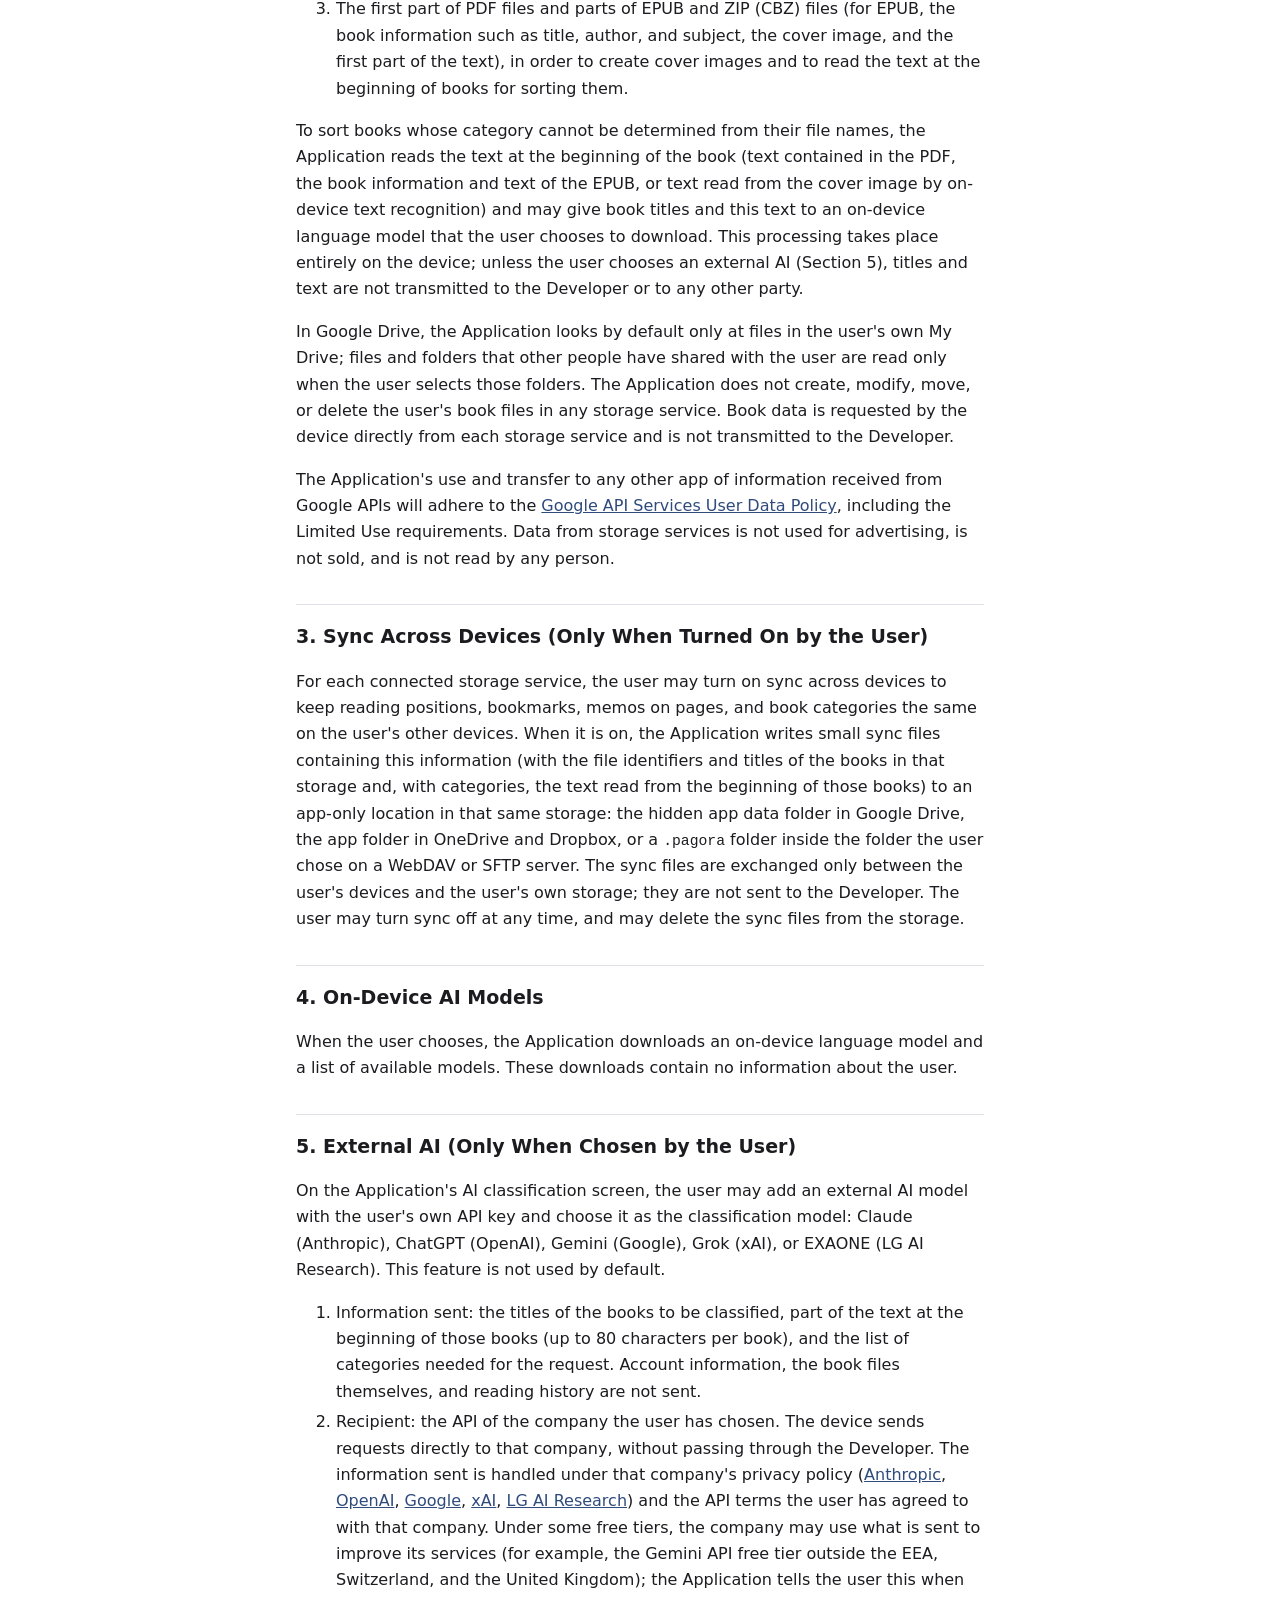
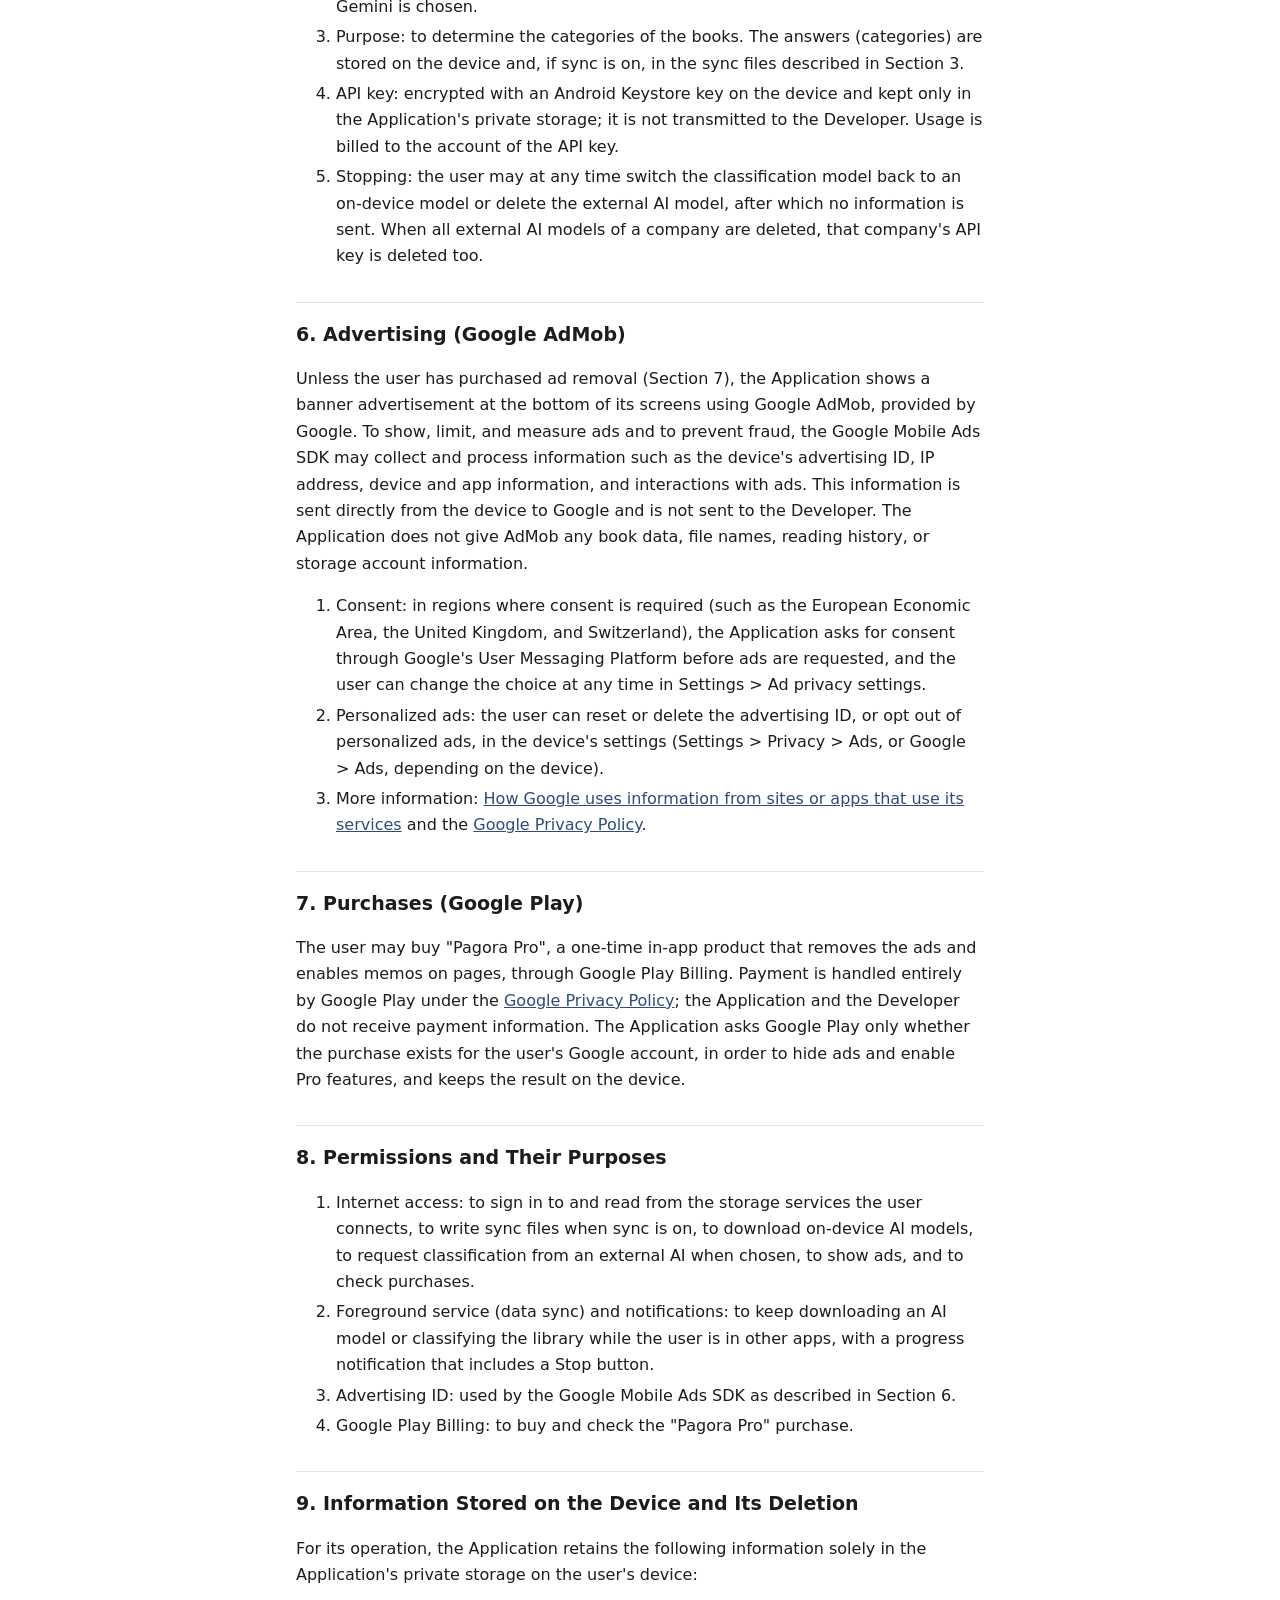
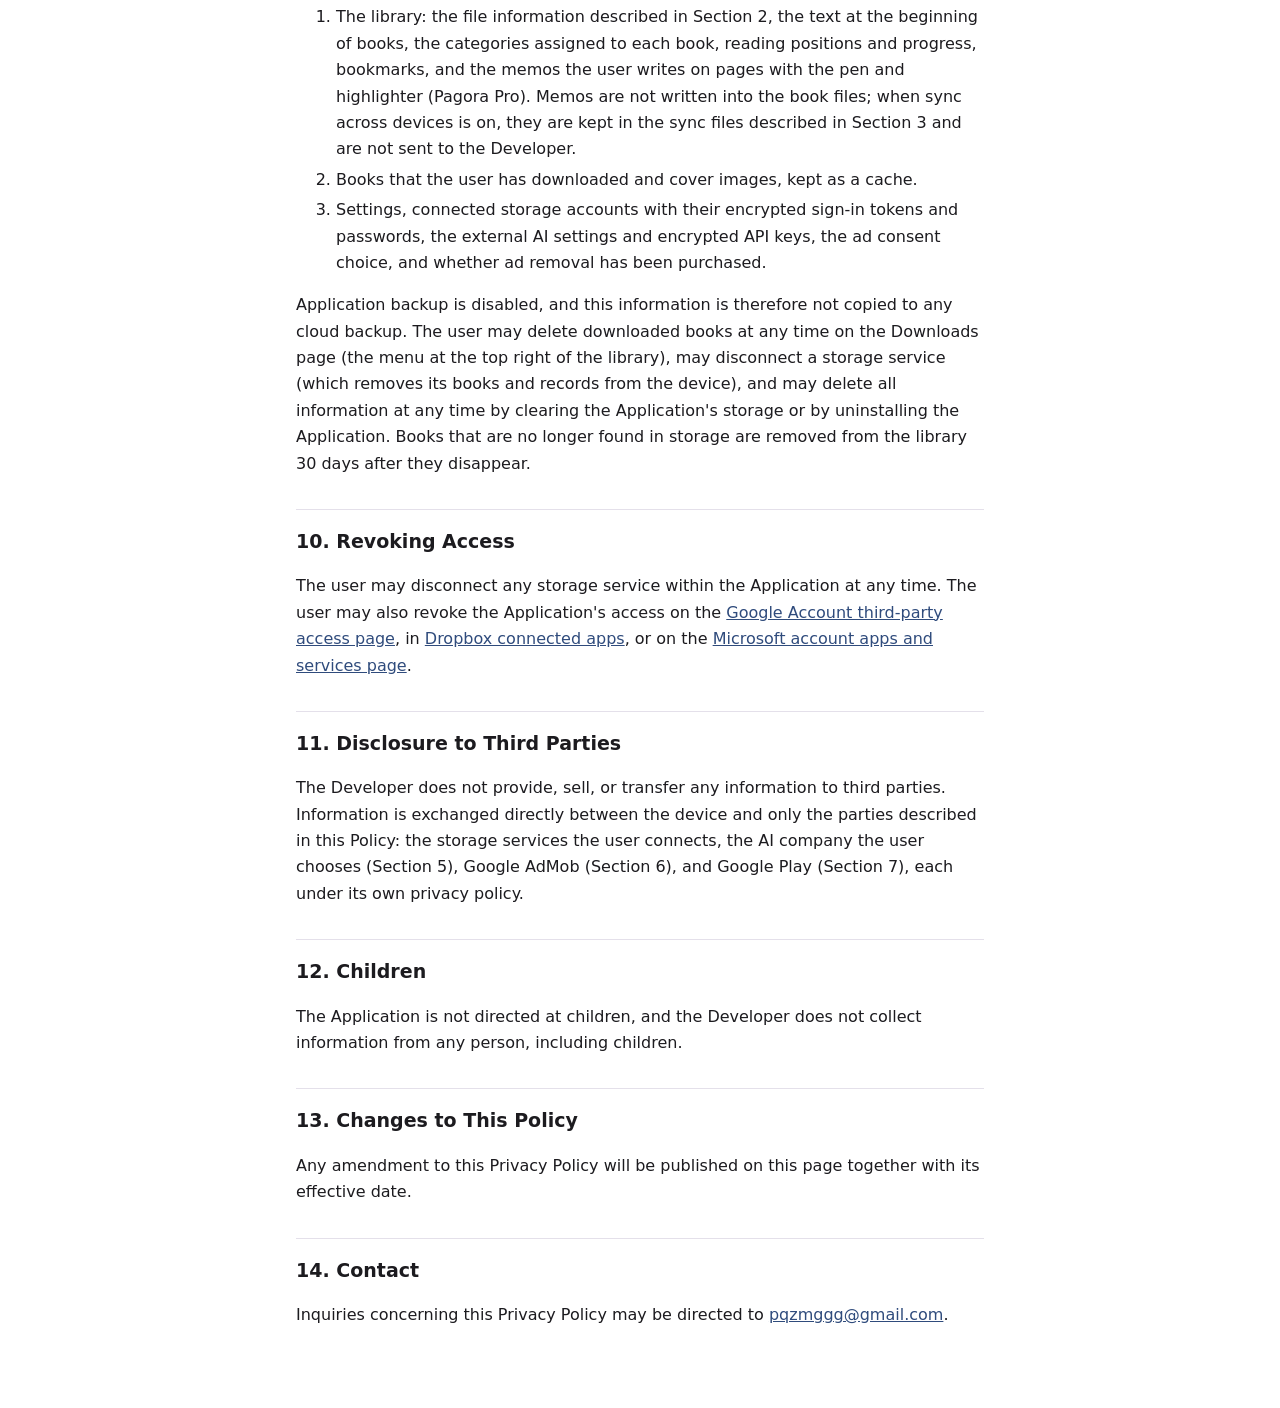
==== commit 05e1b391: "개인정보처리방침: 메모도 기기 간 동기화에 함께 - 동기화로 맞추는 정보에 쪽 위 메모 - 메모는 책 파일에 쓰지 않고, 동기화를 켜면 제3조의 동기화 파일에 함께 둔다 (개발자에" ====
--- a/index.html
+++ b/index.html
@@ -37,7 +37,7 @@
 <p>The Application's use and transfer to any other app of information received from Google APIs will adhere to the <a href="https://developers.google.com/terms/api-services-user-data-policy">Google API Services User Data Policy</a>, including the Limited Use requirements. Data from storage services is not used for advertising, is not sold, and is not read by any person.</p>
 
 <h2>3. Sync Across Devices (Only When Turned On by the User)</h2>
-<p>For each connected storage service, the user may turn on sync across devices to keep reading positions, bookmarks, and book categories the same on the user's other devices. When it is on, the Application writes small sync files containing this information (with the file identifiers and titles of the books in that storage and, with categories, the text read from the beginning of those books) to an app-only location in that same storage: the hidden app data folder in Google Drive, the app folder in OneDrive and Dropbox, or a <code>.pagora</code> folder inside the folder the user chose on a WebDAV or SFTP server. The sync files are exchanged only between the user's devices and the user's own storage; they are not sent to the Developer. The user may turn sync off at any time, and may delete the sync files from the storage.</p>
+<p>For each connected storage service, the user may turn on sync across devices to keep reading positions, bookmarks, memos on pages, and book categories the same on the user's other devices. When it is on, the Application writes small sync files containing this information (with the file identifiers and titles of the books in that storage and, with categories, the text read from the beginning of those books) to an app-only location in that same storage: the hidden app data folder in Google Drive, the app folder in OneDrive and Dropbox, or a <code>.pagora</code> folder inside the folder the user chose on a WebDAV or SFTP server. The sync files are exchanged only between the user's devices and the user's own storage; they are not sent to the Developer. The user may turn sync off at any time, and may delete the sync files from the storage.</p>
 
 <h2>4. On-Device AI Models</h2>
 <p>When the user chooses, the Application downloads an on-device language model and a list of available models. These downloads contain no information about the user.</p>
@@ -74,7 +74,7 @@
 <h2>9. Information Stored on the Device and Its Deletion</h2>
 <p>For its operation, the Application retains the following information solely in the Application's private storage on the user's device:</p>
 <ol>
-<li>The library: the file information described in Section 2, the text at the beginning of books, the categories assigned to each book, reading positions and progress, bookmarks, and the memos the user writes on pages with the pen and highlighter (Pagora Pro). Memos are not written into the book files and are not sent anywhere.</li>
+<li>The library: the file information described in Section 2, the text at the beginning of books, the categories assigned to each book, reading positions and progress, bookmarks, and the memos the user writes on pages with the pen and highlighter (Pagora Pro). Memos are not written into the book files; when sync across devices is on, they are kept in the sync files described in Section 3 and are not sent to the Developer.</li>
 <li>Books that the user has downloaded and cover images, kept as a cache.</li>
 <li>Settings, connected storage accounts with their encrypted sign-in tokens and passwords, the external AI settings and encrypted API keys, the ad consent choice, and whether ad removal has been purchased.</li>
 </ol>
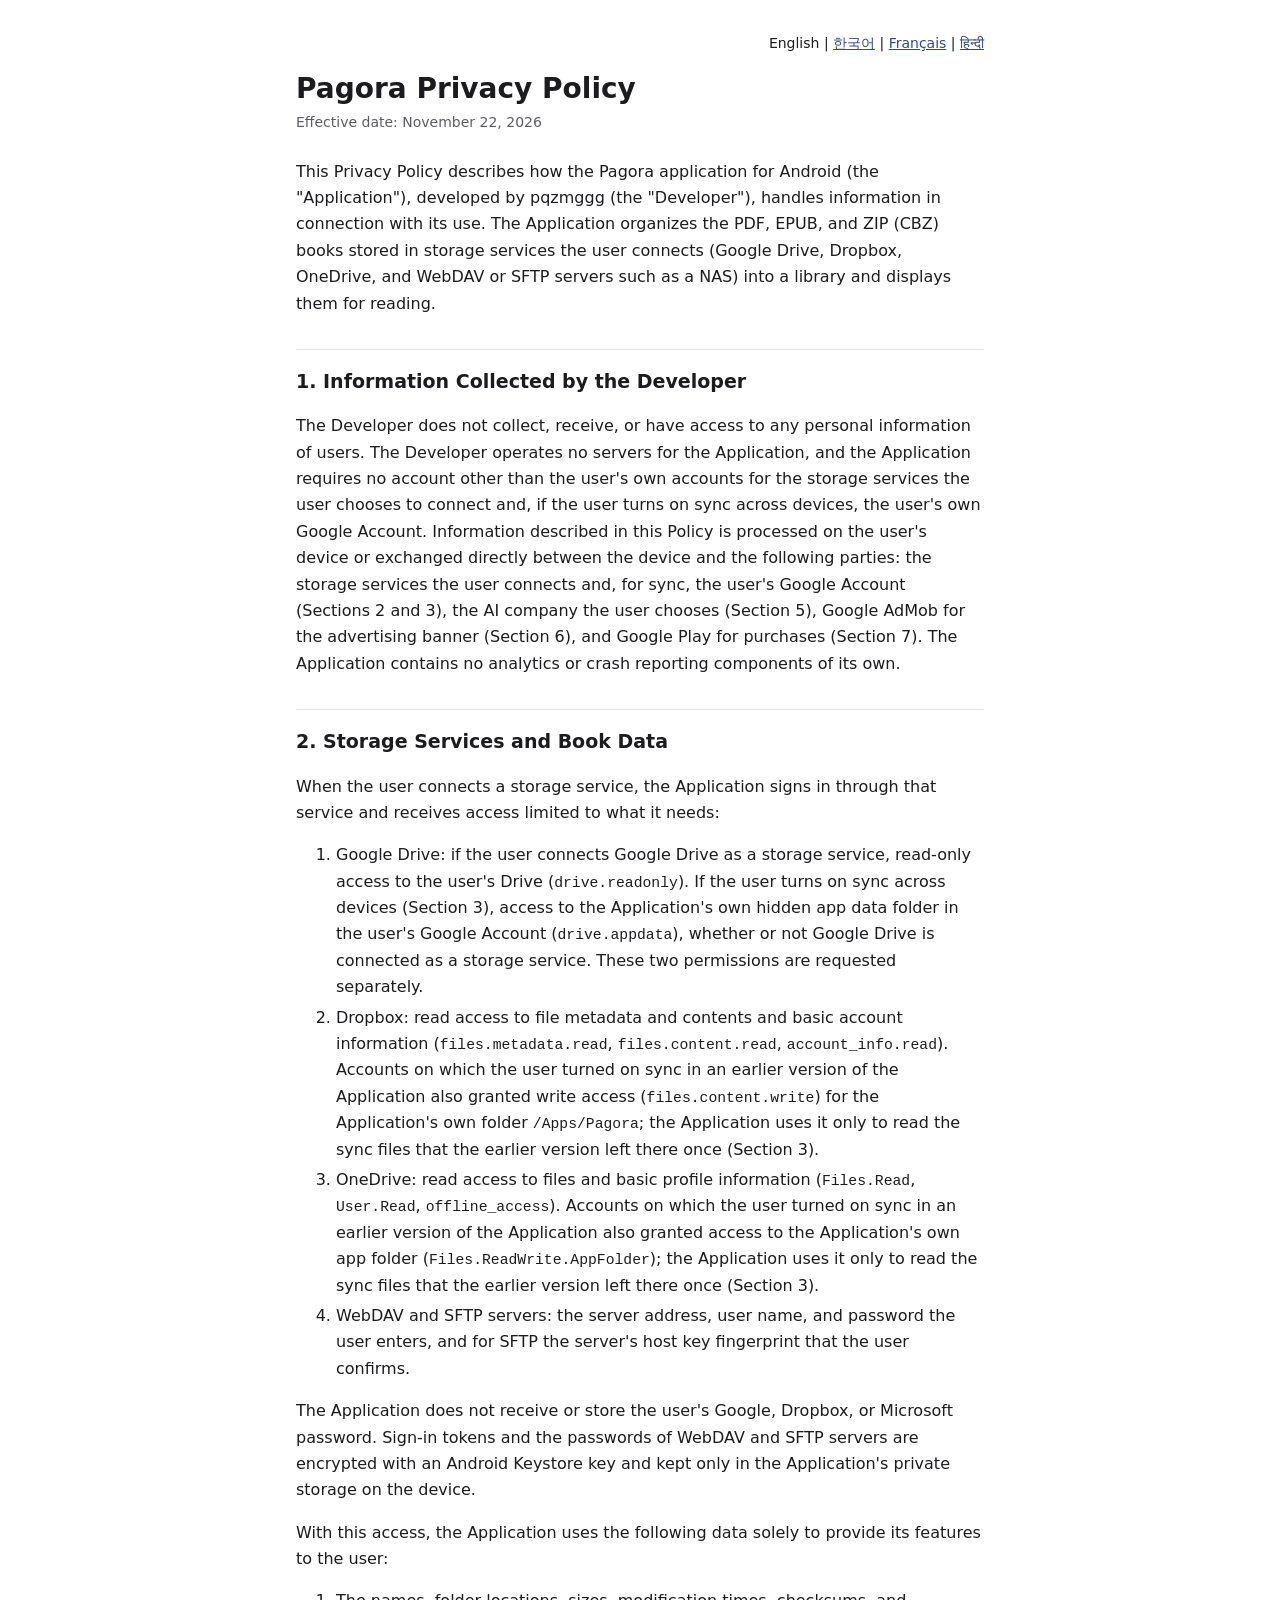
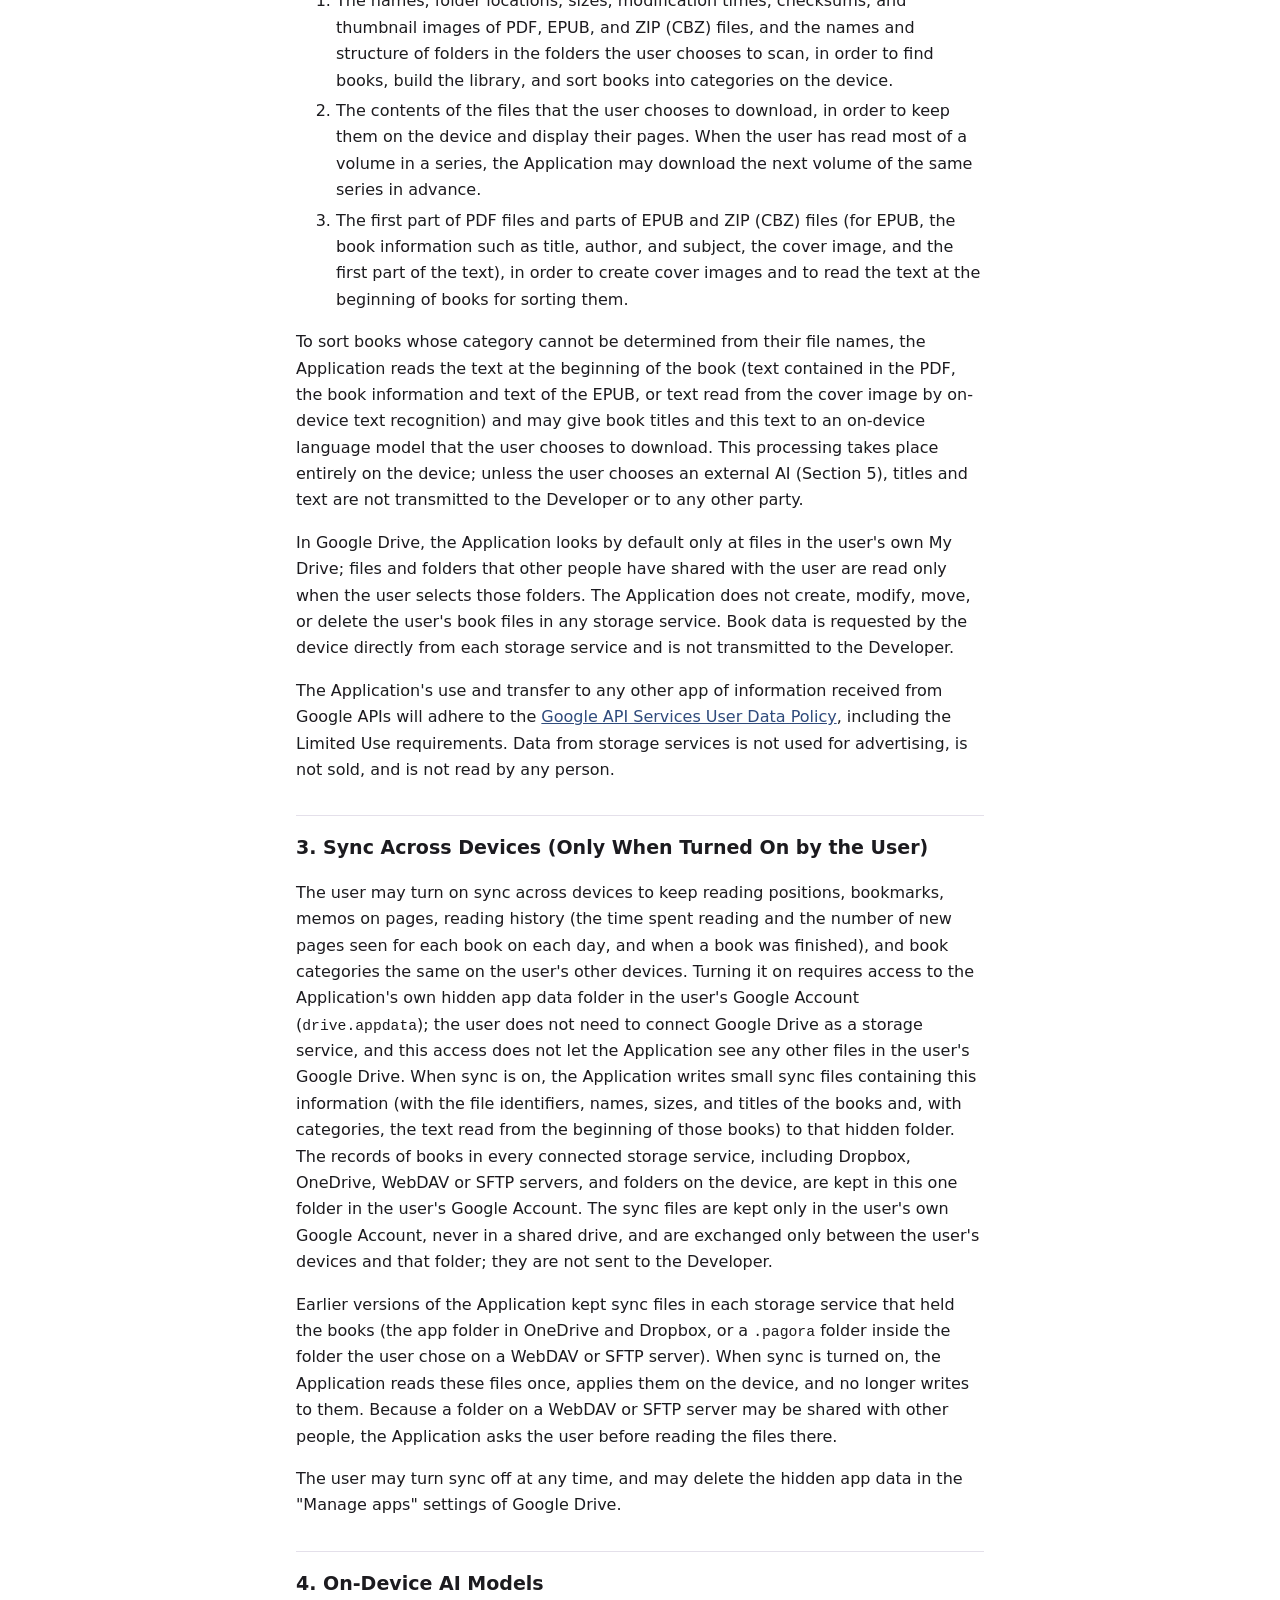
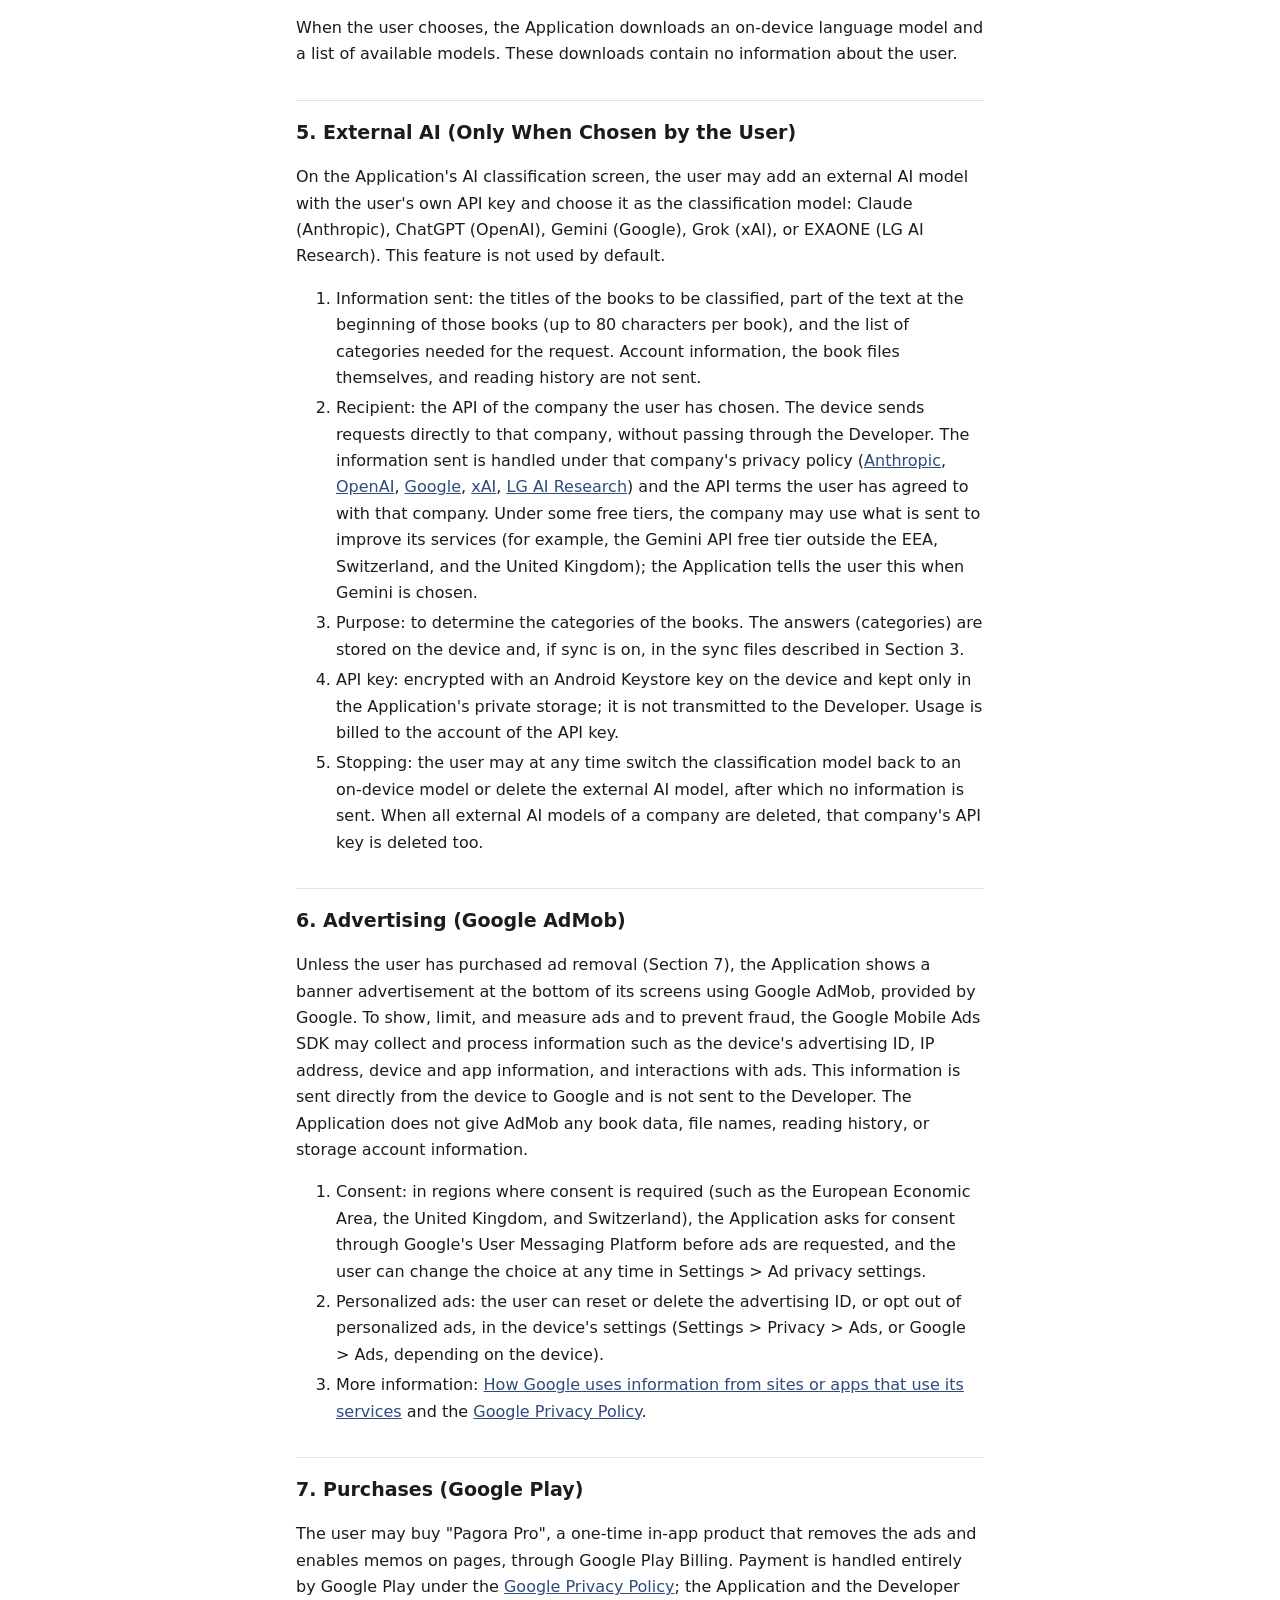
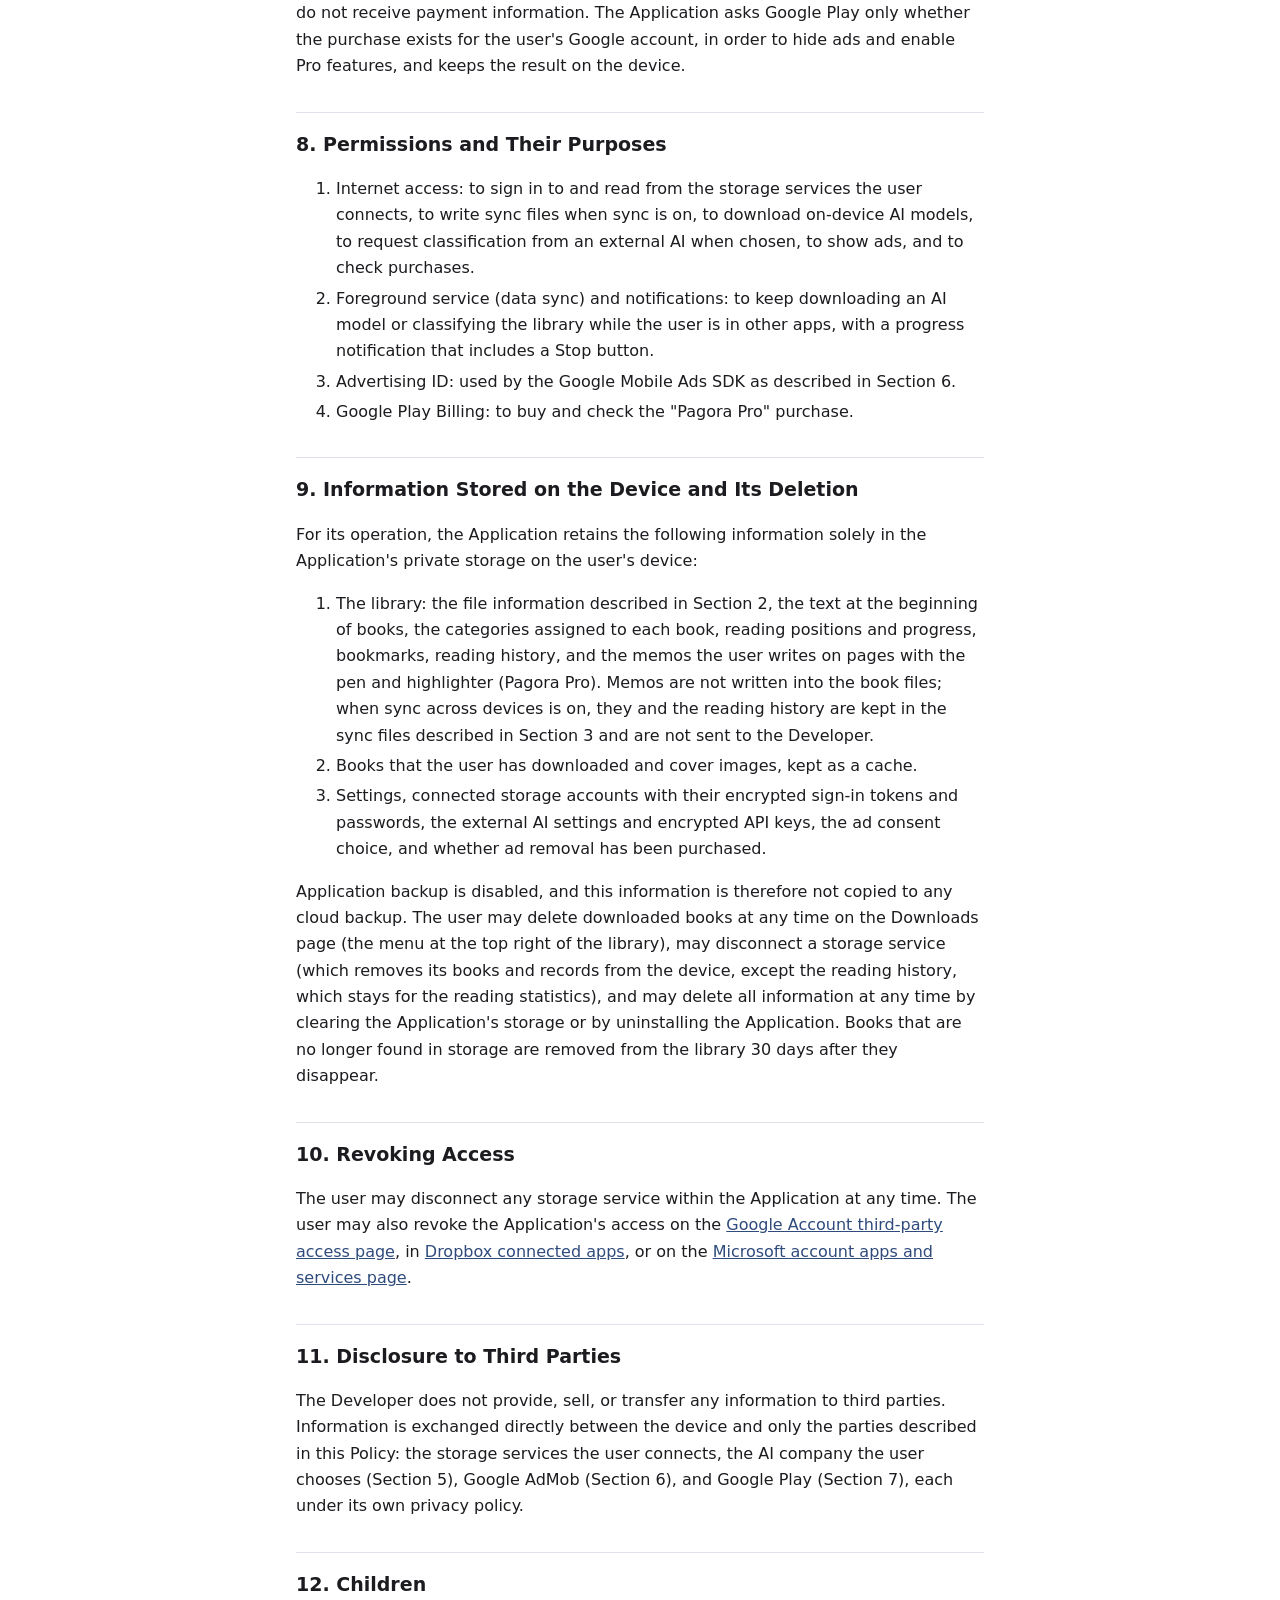
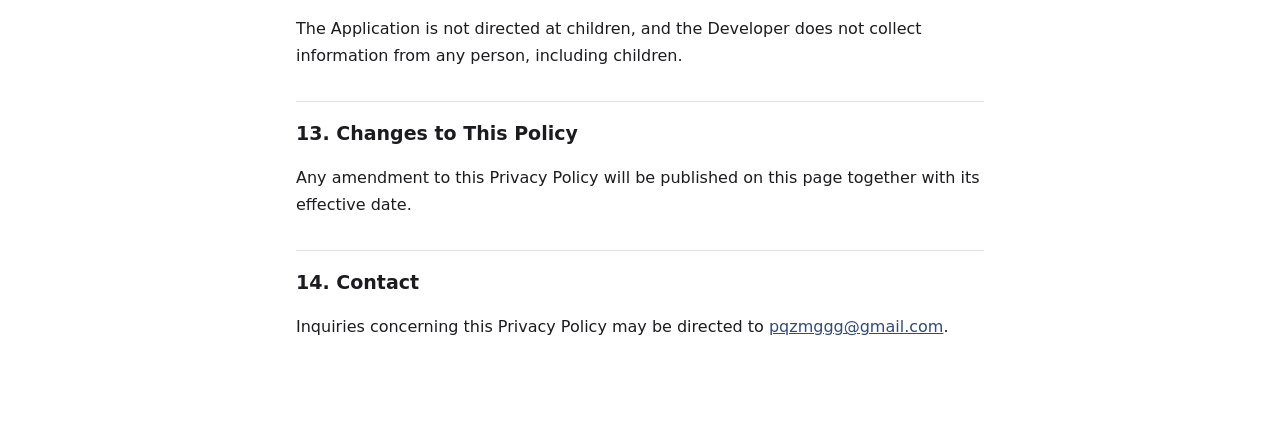
==== commit 016b6753: "개인정보처리방침: 기기 간 동기화 기록을 Google 계정 한 곳에 - 동기화를 켜면 책이 어느 저장소에 있든 기록을 이용자 Google 계정의 앱 전용 숨김 폴더(drive.ap" ====
--- a/index.html
+++ b/index.html
@@ -10,19 +10,19 @@
 <main>
 <nav>English | <a href="ko/" hreflang="ko">한국어</a> | <a href="fr/" hreflang="fr">Français</a> | <a href="hi/" hreflang="hi">हिन्दी</a></nav>
 <h1>Pagora Privacy Policy</h1>
-<p class="meta">Effective date: November 15, 2026</p>
+<p class="meta">Effective date: November 22, 2026</p>
 
 <p>This Privacy Policy describes how the Pagora application for Android (the "Application"), developed by pqzmggg (the "Developer"), handles information in connection with its use. The Application organizes the PDF, EPUB, and ZIP (CBZ) books stored in storage services the user connects (Google Drive, Dropbox, OneDrive, and WebDAV or SFTP servers such as a NAS) into a library and displays them for reading.</p>
 
 <h2>1. Information Collected by the Developer</h2>
-<p>The Developer does not collect, receive, or have access to any personal information of users. The Developer operates no servers for the Application, and the Application requires no account other than the user's own accounts for the storage services the user chooses to connect. Information described in this Policy is processed on the user's device or exchanged directly between the device and the following parties: the storage services the user connects (Sections 2 and 3), the AI company the user chooses (Section 5), Google AdMob for the advertising banner (Section 6), and Google Play for purchases (Section 7). The Application contains no analytics or crash reporting components of its own.</p>
+<p>The Developer does not collect, receive, or have access to any personal information of users. The Developer operates no servers for the Application, and the Application requires no account other than the user's own accounts for the storage services the user chooses to connect and, if the user turns on sync across devices, the user's own Google Account. Information described in this Policy is processed on the user's device or exchanged directly between the device and the following parties: the storage services the user connects and, for sync, the user's Google Account (Sections 2 and 3), the AI company the user chooses (Section 5), Google AdMob for the advertising banner (Section 6), and Google Play for purchases (Section 7). The Application contains no analytics or crash reporting components of its own.</p>
 
 <h2>2. Storage Services and Book Data</h2>
 <p>When the user connects a storage service, the Application signs in through that service and receives access limited to what it needs:</p>
 <ol>
-<li>Google Drive: read-only access to the user's Drive (<code>drive.readonly</code>). If the user turns on sync across devices (Section 3), also access to the Application's own hidden app data folder (<code>drive.appdata</code>).</li>
-<li>Dropbox: read access to file metadata and contents and basic account information (<code>files.metadata.read</code>, <code>files.content.read</code>, <code>account_info.read</code>). If the user turns on sync across devices, also write access (<code>files.content.write</code>), which the Application uses only for its own folder <code>/Apps/Pagora</code>.</li>
-<li>OneDrive: read access to files and basic profile information (<code>Files.Read</code>, <code>User.Read</code>, <code>offline_access</code>). If the user turns on sync across devices, also access to the Application's own app folder (<code>Files.ReadWrite.AppFolder</code>).</li>
+<li>Google Drive: if the user connects Google Drive as a storage service, read-only access to the user's Drive (<code>drive.readonly</code>). If the user turns on sync across devices (Section 3), access to the Application's own hidden app data folder in the user's Google Account (<code>drive.appdata</code>), whether or not Google Drive is connected as a storage service. These two permissions are requested separately.</li>
+<li>Dropbox: read access to file metadata and contents and basic account information (<code>files.metadata.read</code>, <code>files.content.read</code>, <code>account_info.read</code>). Accounts on which the user turned on sync in an earlier version of the Application also granted write access (<code>files.content.write</code>) for the Application's own folder <code>/Apps/Pagora</code>; the Application uses it only to read the sync files that the earlier version left there once (Section 3).</li>
+<li>OneDrive: read access to files and basic profile information (<code>Files.Read</code>, <code>User.Read</code>, <code>offline_access</code>). Accounts on which the user turned on sync in an earlier version of the Application also granted access to the Application's own app folder (<code>Files.ReadWrite.AppFolder</code>); the Application uses it only to read the sync files that the earlier version left there once (Section 3).</li>
 <li>WebDAV and SFTP servers: the server address, user name, and password the user enters, and for SFTP the server's host key fingerprint that the user confirms.</li>
 </ol>
 <p>The Application does not receive or store the user's Google, Dropbox, or Microsoft password. Sign-in tokens and the passwords of WebDAV and SFTP servers are encrypted with an Android Keystore key and kept only in the Application's private storage on the device.</p>
@@ -37,7 +37,9 @@
 <p>The Application's use and transfer to any other app of information received from Google APIs will adhere to the <a href="https://developers.google.com/terms/api-services-user-data-policy">Google API Services User Data Policy</a>, including the Limited Use requirements. Data from storage services is not used for advertising, is not sold, and is not read by any person.</p>
 
 <h2>3. Sync Across Devices (Only When Turned On by the User)</h2>
-<p>For each connected storage service, the user may turn on sync across devices to keep reading positions, bookmarks, memos on pages, and book categories the same on the user's other devices. When it is on, the Application writes small sync files containing this information (with the file identifiers and titles of the books in that storage and, with categories, the text read from the beginning of those books) to an app-only location in that same storage: the hidden app data folder in Google Drive, the app folder in OneDrive and Dropbox, or a <code>.pagora</code> folder inside the folder the user chose on a WebDAV or SFTP server. The sync files are exchanged only between the user's devices and the user's own storage; they are not sent to the Developer. The user may turn sync off at any time, and may delete the sync files from the storage.</p>
+<p>The user may turn on sync across devices to keep reading positions, bookmarks, memos on pages, reading history (the time spent reading and the number of new pages seen for each book on each day, and when a book was finished), and book categories the same on the user's other devices. Turning it on requires access to the Application's own hidden app data folder in the user's Google Account (<code>drive.appdata</code>); the user does not need to connect Google Drive as a storage service, and this access does not let the Application see any other files in the user's Google Drive. When sync is on, the Application writes small sync files containing this information (with the file identifiers, names, sizes, and titles of the books and, with categories, the text read from the beginning of those books) to that hidden folder. The records of books in every connected storage service, including Dropbox, OneDrive, WebDAV or SFTP servers, and folders on the device, are kept in this one folder in the user's Google Account. The sync files are kept only in the user's own Google Account, never in a shared drive, and are exchanged only between the user's devices and that folder; they are not sent to the Developer.</p>
+<p>Earlier versions of the Application kept sync files in each storage service that held the books (the app folder in OneDrive and Dropbox, or a <code>.pagora</code> folder inside the folder the user chose on a WebDAV or SFTP server). When sync is turned on, the Application reads these files once, applies them on the device, and no longer writes to them. Because a folder on a WebDAV or SFTP server may be shared with other people, the Application asks the user before reading the files there.</p>
+<p>The user may turn sync off at any time, and may delete the hidden app data in the "Manage apps" settings of Google Drive.</p>
 
 <h2>4. On-Device AI Models</h2>
 <p>When the user chooses, the Application downloads an on-device language model and a list of available models. These downloads contain no information about the user.</p>
@@ -74,11 +76,11 @@
 <h2>9. Information Stored on the Device and Its Deletion</h2>
 <p>For its operation, the Application retains the following information solely in the Application's private storage on the user's device:</p>
 <ol>
-<li>The library: the file information described in Section 2, the text at the beginning of books, the categories assigned to each book, reading positions and progress, bookmarks, and the memos the user writes on pages with the pen and highlighter (Pagora Pro). Memos are not written into the book files; when sync across devices is on, they are kept in the sync files described in Section 3 and are not sent to the Developer.</li>
+<li>The library: the file information described in Section 2, the text at the beginning of books, the categories assigned to each book, reading positions and progress, bookmarks, reading history, and the memos the user writes on pages with the pen and highlighter (Pagora Pro). Memos are not written into the book files; when sync across devices is on, they and the reading history are kept in the sync files described in Section 3 and are not sent to the Developer.</li>
 <li>Books that the user has downloaded and cover images, kept as a cache.</li>
 <li>Settings, connected storage accounts with their encrypted sign-in tokens and passwords, the external AI settings and encrypted API keys, the ad consent choice, and whether ad removal has been purchased.</li>
 </ol>
-<p>Application backup is disabled, and this information is therefore not copied to any cloud backup. The user may delete downloaded books at any time on the Downloads page (the menu at the top right of the library), may disconnect a storage service (which removes its books and records from the device), and may delete all information at any time by clearing the Application's storage or by uninstalling the Application. Books that are no longer found in storage are removed from the library 30 days after they disappear.</p>
+<p>Application backup is disabled, and this information is therefore not copied to any cloud backup. The user may delete downloaded books at any time on the Downloads page (the menu at the top right of the library), may disconnect a storage service (which removes its books and records from the device, except the reading history, which stays for the reading statistics), and may delete all information at any time by clearing the Application's storage or by uninstalling the Application. Books that are no longer found in storage are removed from the library 30 days after they disappear.</p>
 
 <h2>10. Revoking Access</h2>
 <p>The user may disconnect any storage service within the Application at any time. The user may also revoke the Application's access on the <a href="https://myaccount.google.com/permissions">Google Account third-party access page</a>, in <a href="https://www.dropbox.com/account/connected_apps">Dropbox connected apps</a>, or on the <a href="https://account.live.com/consent/Manage">Microsoft account apps and services page</a>.</p>
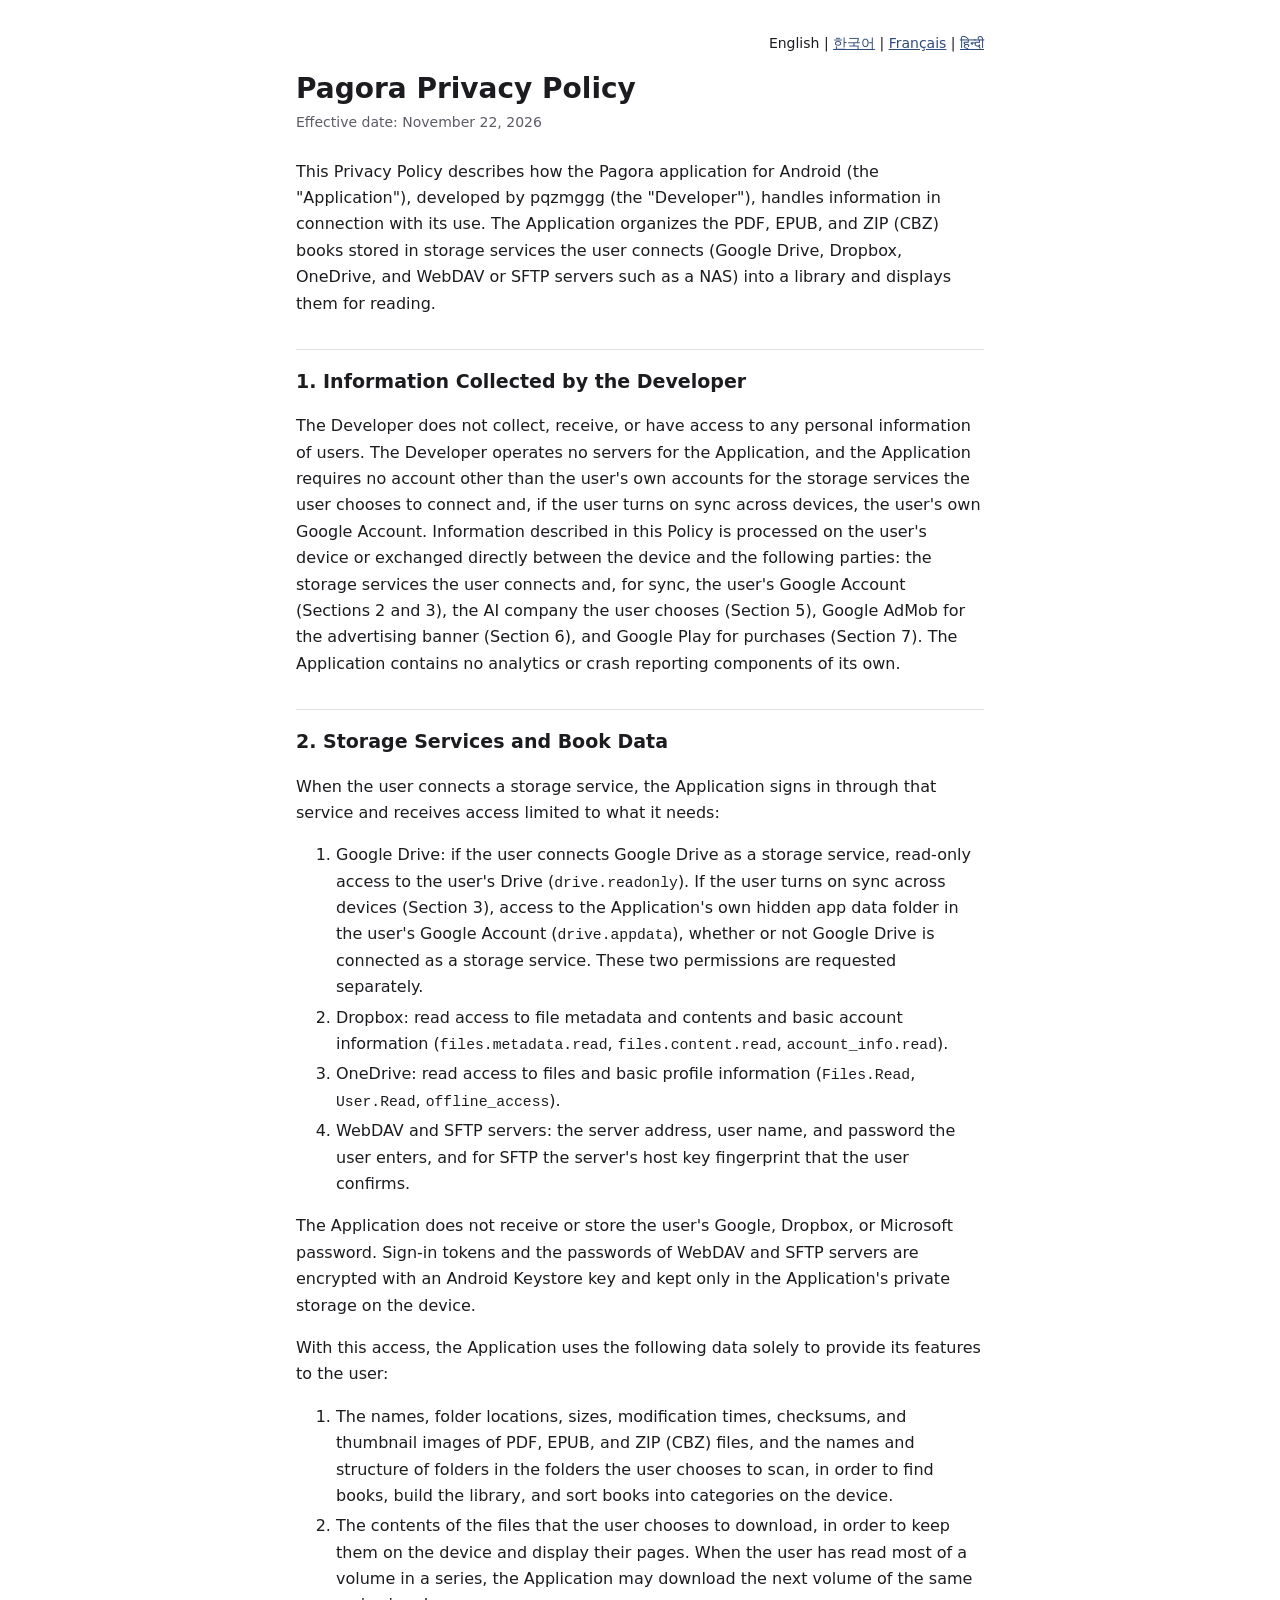
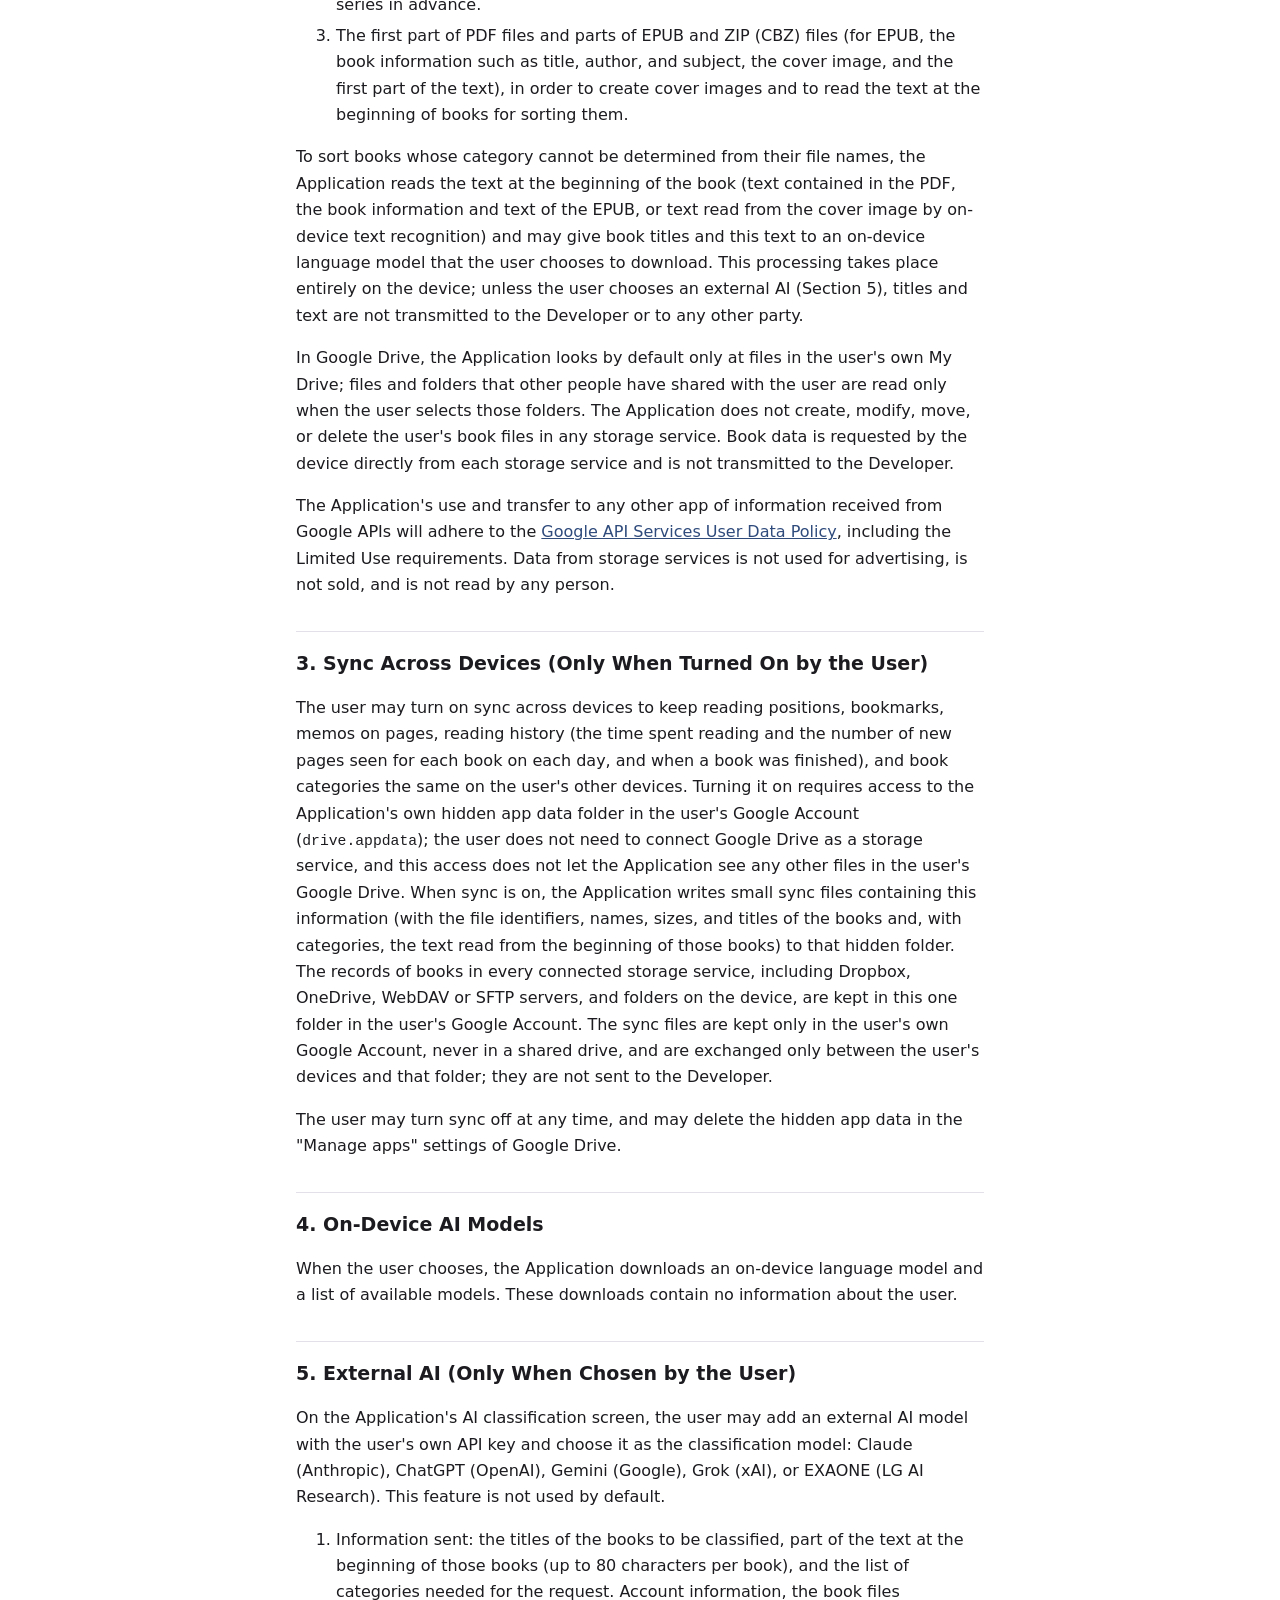
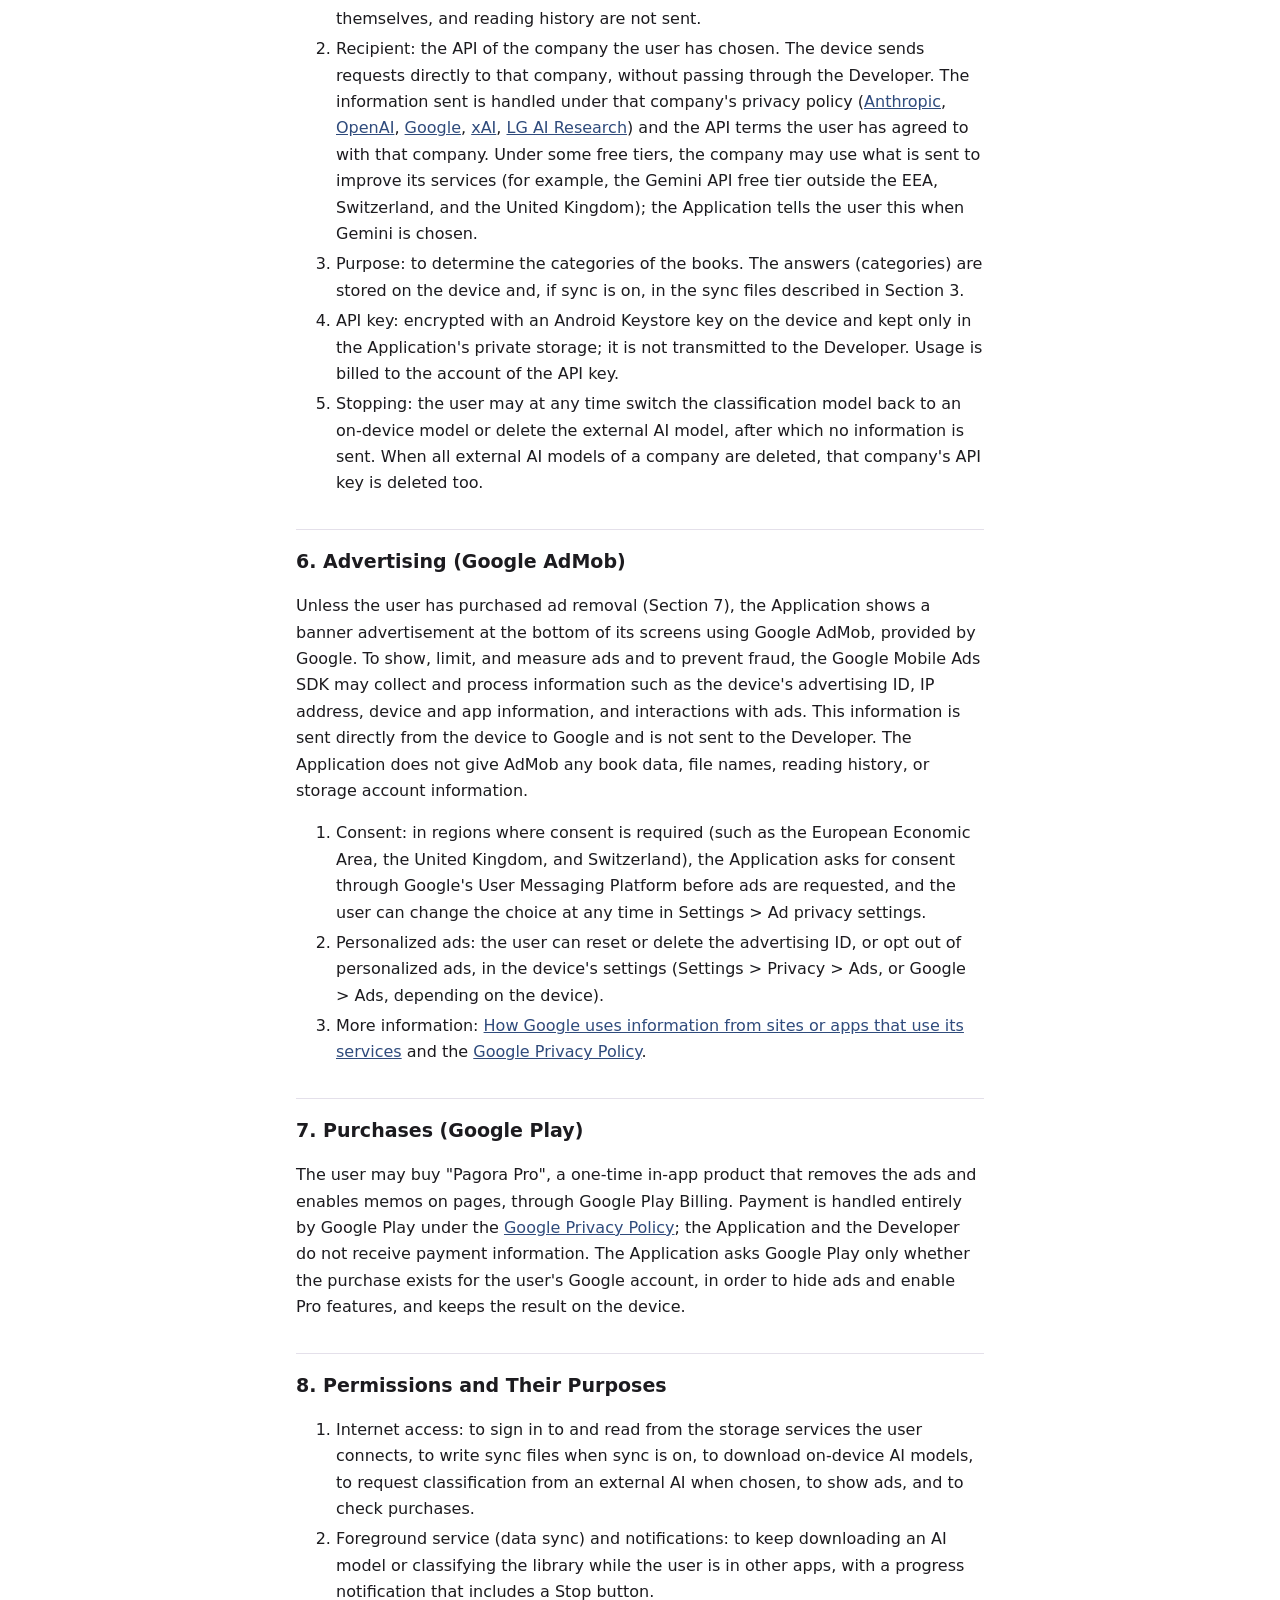
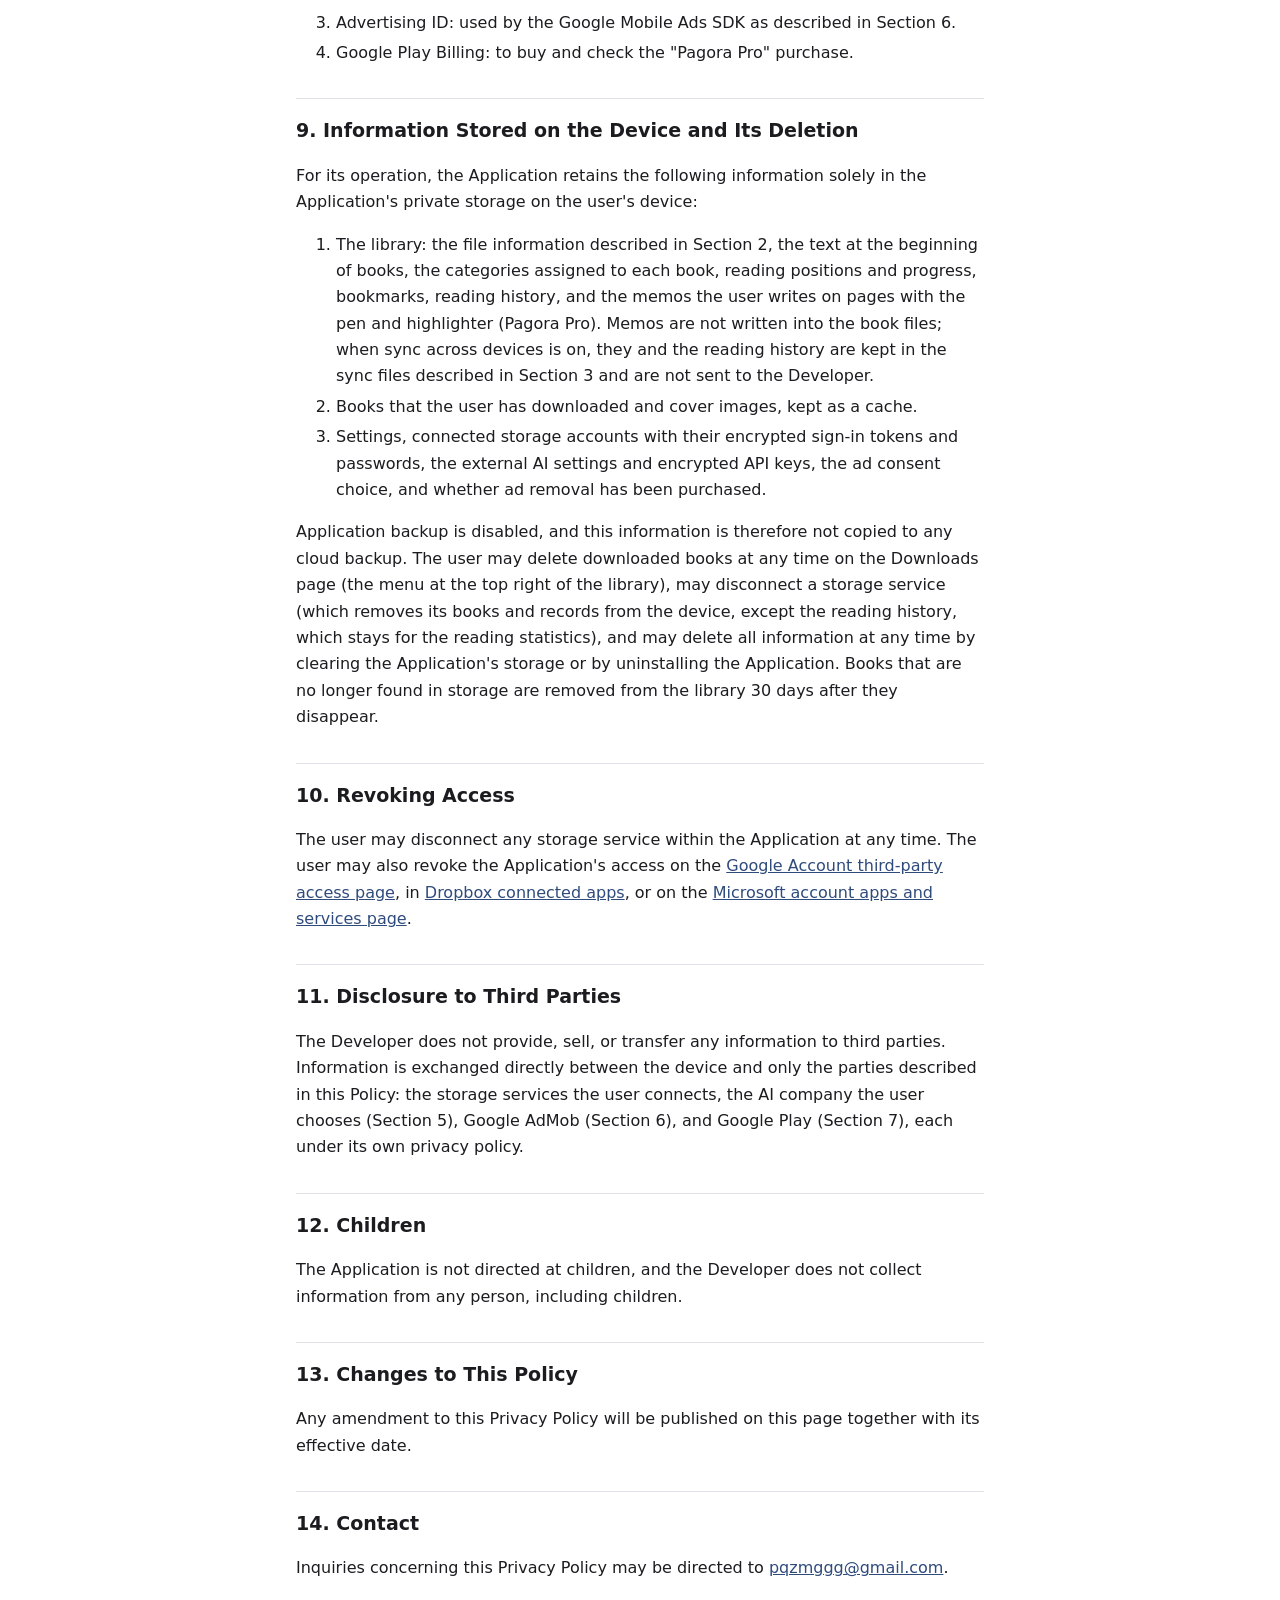
==== commit edb15fd4: "개인정보처리방침: 이전 판 동기화 파일과 OneDrive, Dropbox 쓰기 권한 설명을 뺀다" ====
--- a/index.html
+++ b/index.html
@@ -21,8 +21,8 @@
 <p>When the user connects a storage service, the Application signs in through that service and receives access limited to what it needs:</p>
 <ol>
 <li>Google Drive: if the user connects Google Drive as a storage service, read-only access to the user's Drive (<code>drive.readonly</code>). If the user turns on sync across devices (Section 3), access to the Application's own hidden app data folder in the user's Google Account (<code>drive.appdata</code>), whether or not Google Drive is connected as a storage service. These two permissions are requested separately.</li>
-<li>Dropbox: read access to file metadata and contents and basic account information (<code>files.metadata.read</code>, <code>files.content.read</code>, <code>account_info.read</code>). Accounts on which the user turned on sync in an earlier version of the Application also granted write access (<code>files.content.write</code>) for the Application's own folder <code>/Apps/Pagora</code>; the Application uses it only to read the sync files that the earlier version left there once (Section 3).</li>
-<li>OneDrive: read access to files and basic profile information (<code>Files.Read</code>, <code>User.Read</code>, <code>offline_access</code>). Accounts on which the user turned on sync in an earlier version of the Application also granted access to the Application's own app folder (<code>Files.ReadWrite.AppFolder</code>); the Application uses it only to read the sync files that the earlier version left there once (Section 3).</li>
+<li>Dropbox: read access to file metadata and contents and basic account information (<code>files.metadata.read</code>, <code>files.content.read</code>, <code>account_info.read</code>).</li>
+<li>OneDrive: read access to files and basic profile information (<code>Files.Read</code>, <code>User.Read</code>, <code>offline_access</code>).</li>
 <li>WebDAV and SFTP servers: the server address, user name, and password the user enters, and for SFTP the server's host key fingerprint that the user confirms.</li>
 </ol>
 <p>The Application does not receive or store the user's Google, Dropbox, or Microsoft password. Sign-in tokens and the passwords of WebDAV and SFTP servers are encrypted with an Android Keystore key and kept only in the Application's private storage on the device.</p>
@@ -38,7 +38,6 @@
 
 <h2>3. Sync Across Devices (Only When Turned On by the User)</h2>
 <p>The user may turn on sync across devices to keep reading positions, bookmarks, memos on pages, reading history (the time spent reading and the number of new pages seen for each book on each day, and when a book was finished), and book categories the same on the user's other devices. Turning it on requires access to the Application's own hidden app data folder in the user's Google Account (<code>drive.appdata</code>); the user does not need to connect Google Drive as a storage service, and this access does not let the Application see any other files in the user's Google Drive. When sync is on, the Application writes small sync files containing this information (with the file identifiers, names, sizes, and titles of the books and, with categories, the text read from the beginning of those books) to that hidden folder. The records of books in every connected storage service, including Dropbox, OneDrive, WebDAV or SFTP servers, and folders on the device, are kept in this one folder in the user's Google Account. The sync files are kept only in the user's own Google Account, never in a shared drive, and are exchanged only between the user's devices and that folder; they are not sent to the Developer.</p>
-<p>Earlier versions of the Application kept sync files in each storage service that held the books (the app folder in OneDrive and Dropbox, or a <code>.pagora</code> folder inside the folder the user chose on a WebDAV or SFTP server). When sync is turned on, the Application reads these files once, applies them on the device, and no longer writes to them. Because a folder on a WebDAV or SFTP server may be shared with other people, the Application asks the user before reading the files there.</p>
 <p>The user may turn sync off at any time, and may delete the hidden app data in the "Manage apps" settings of Google Drive.</p>
 
 <h2>4. On-Device AI Models</h2>
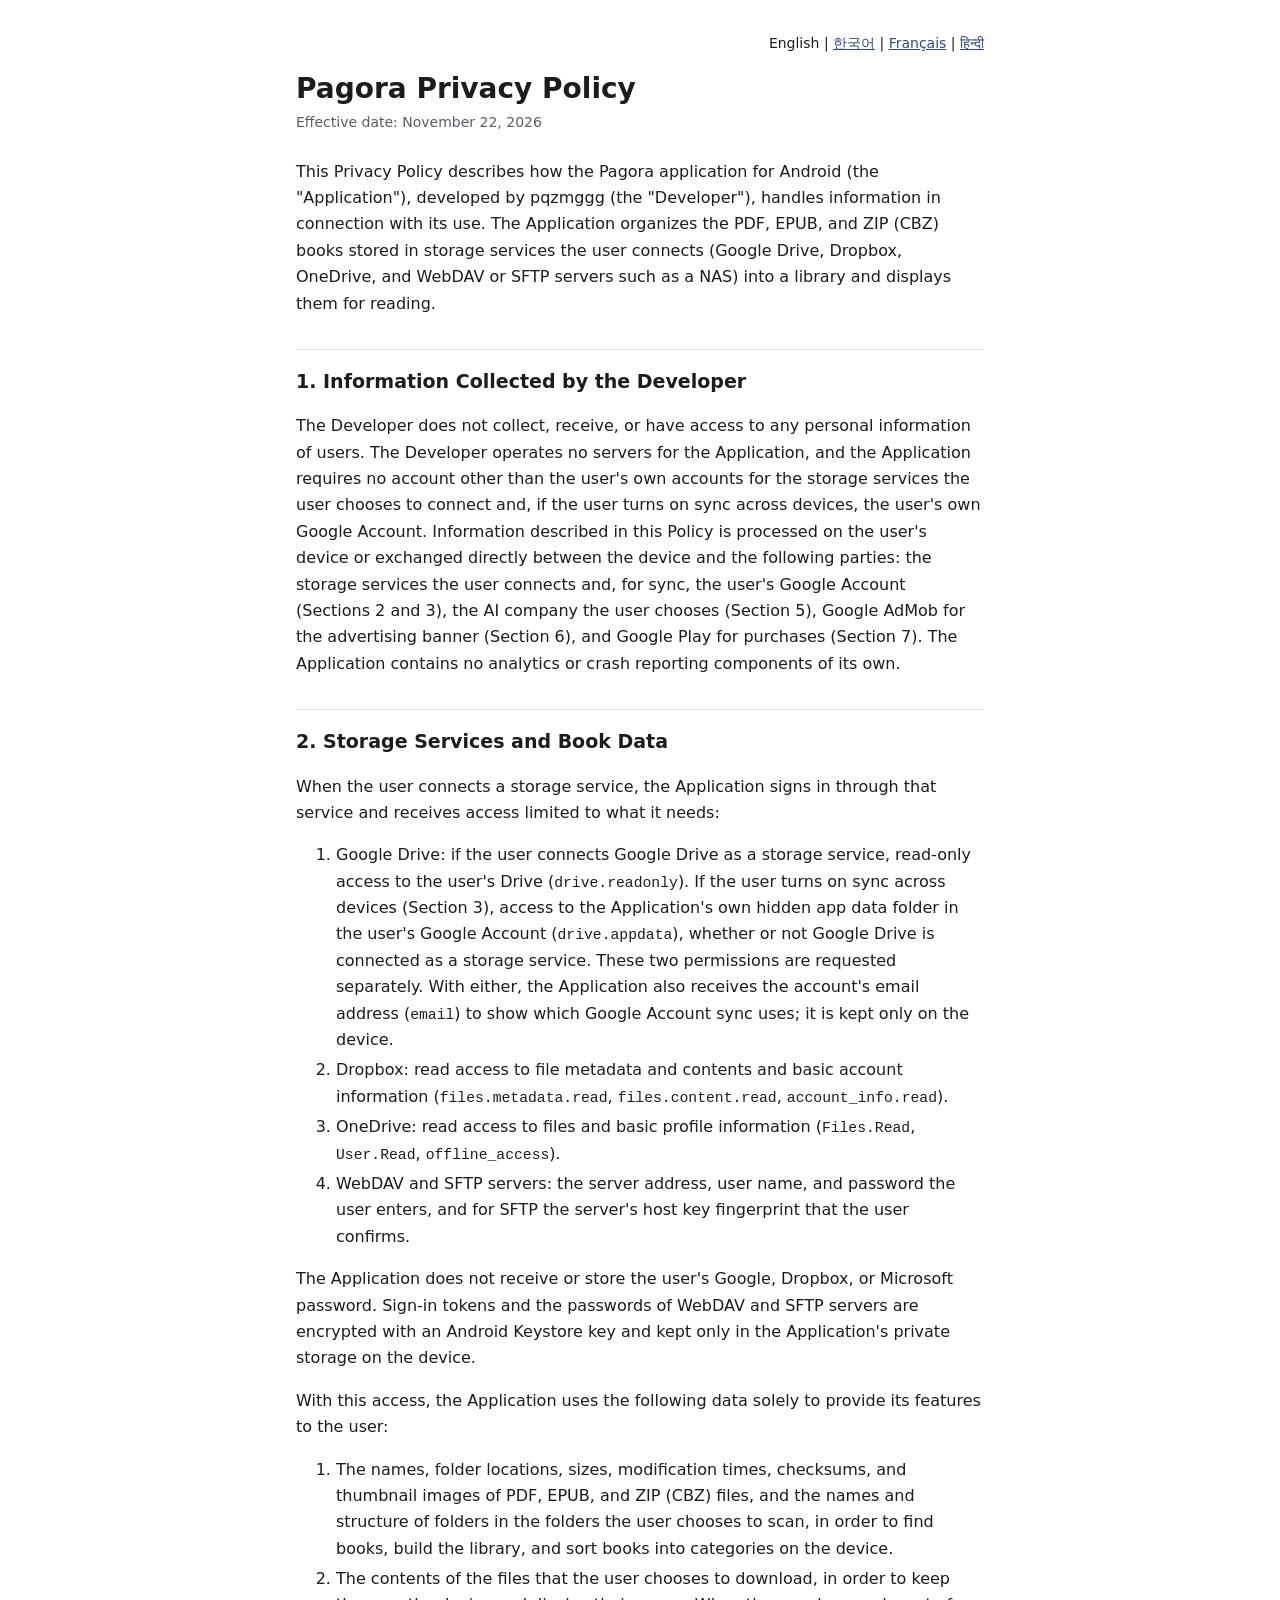
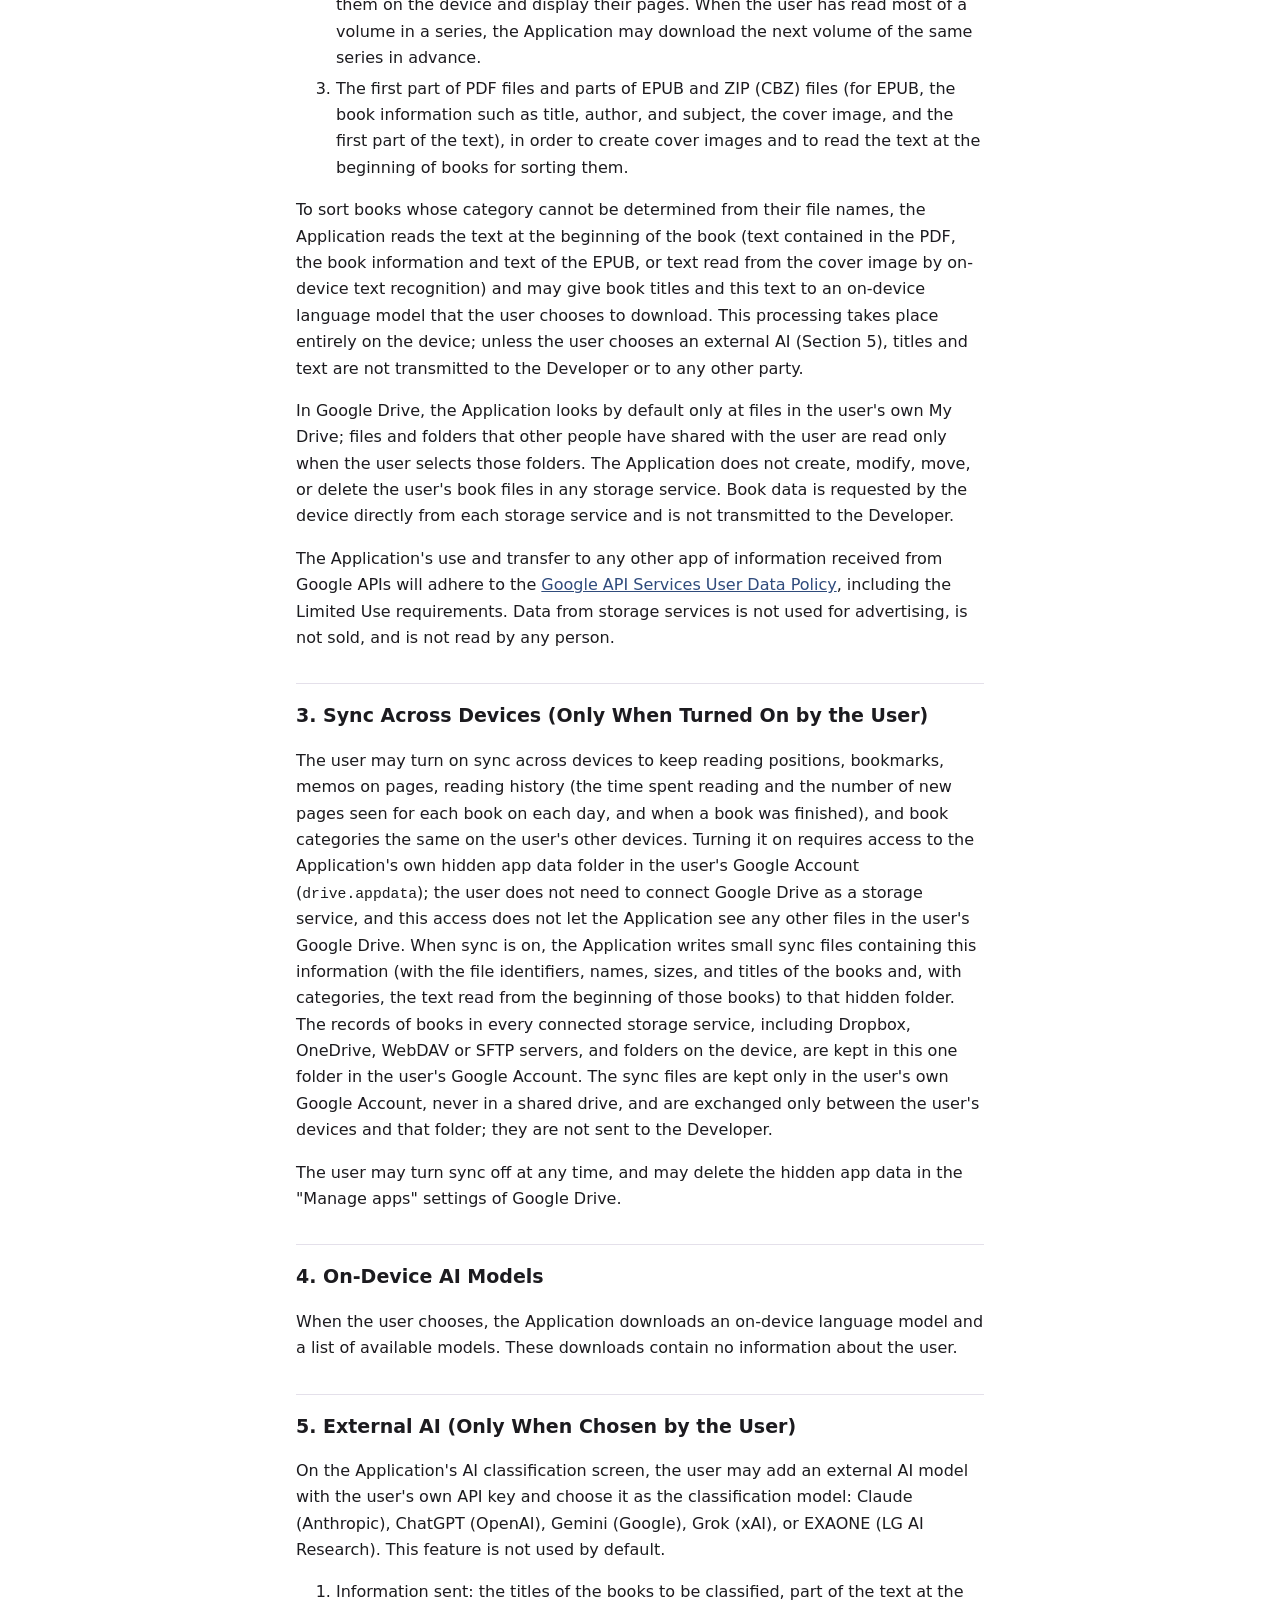
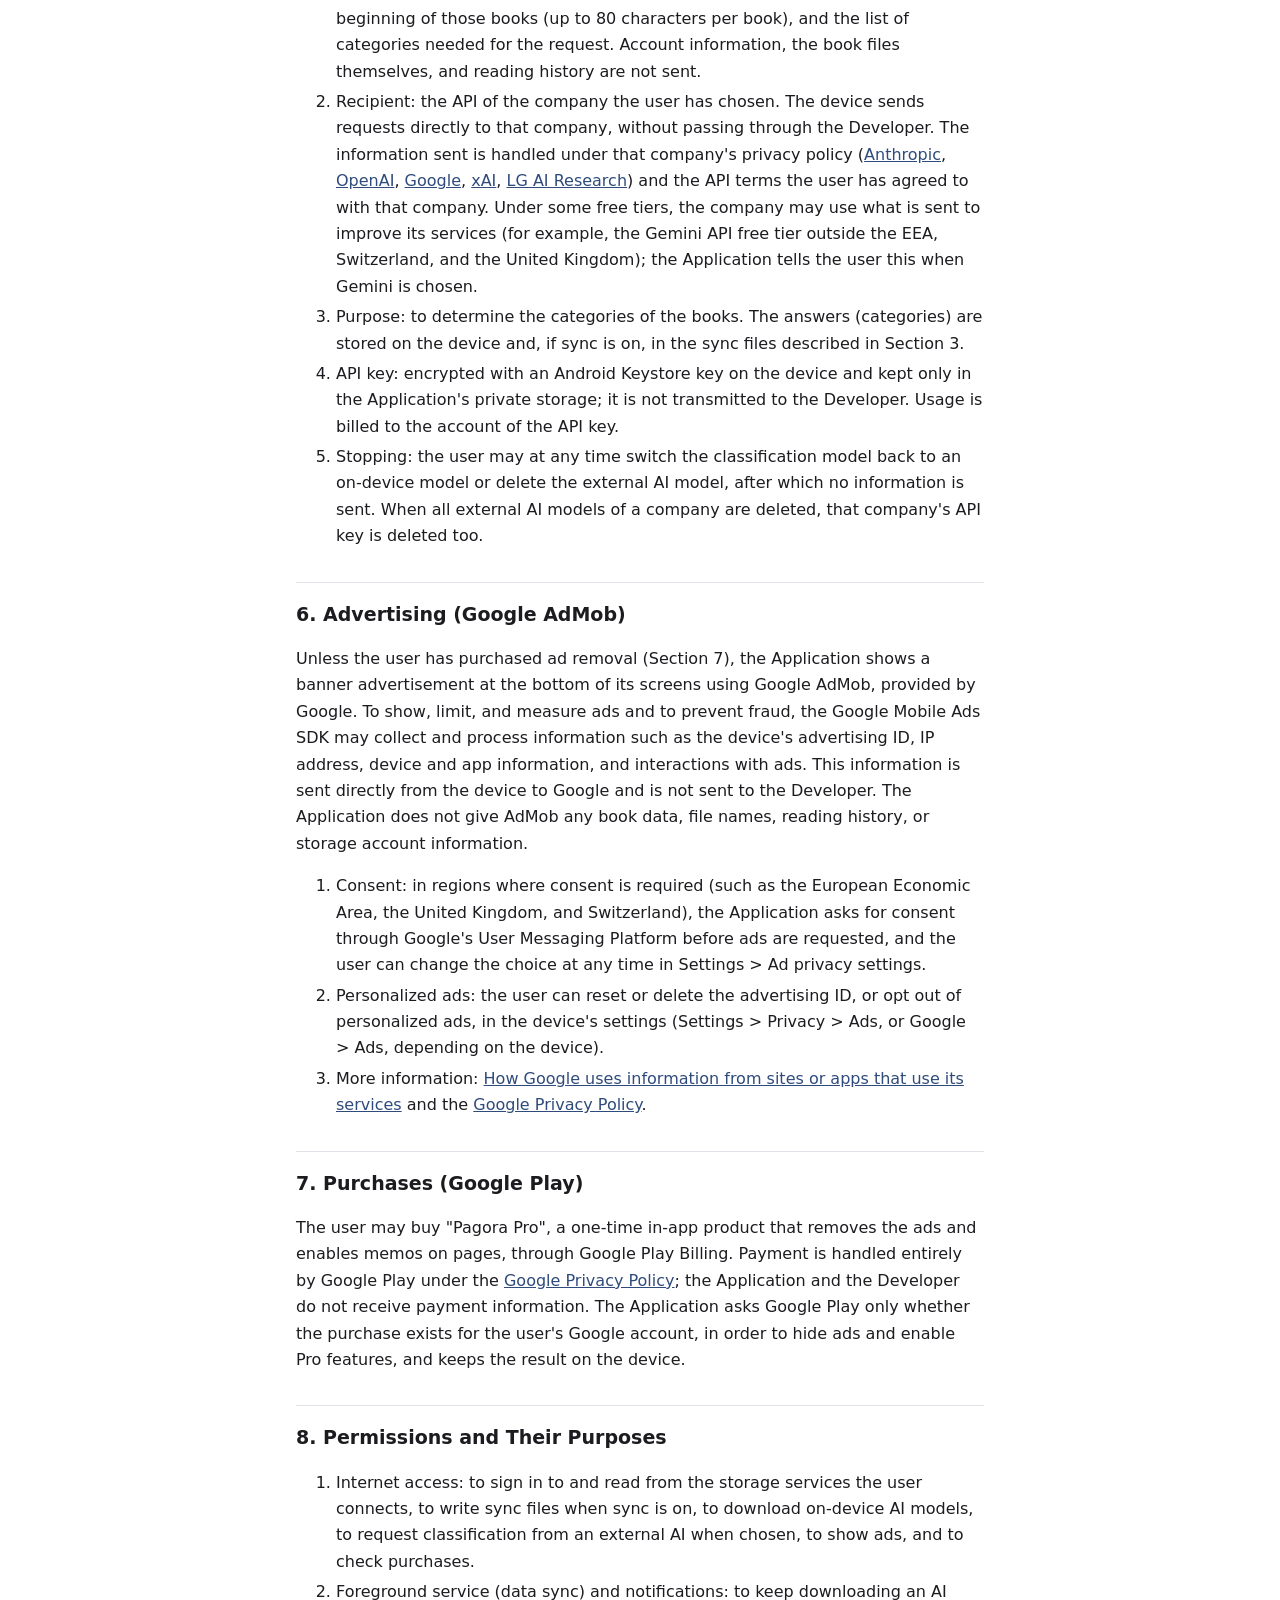
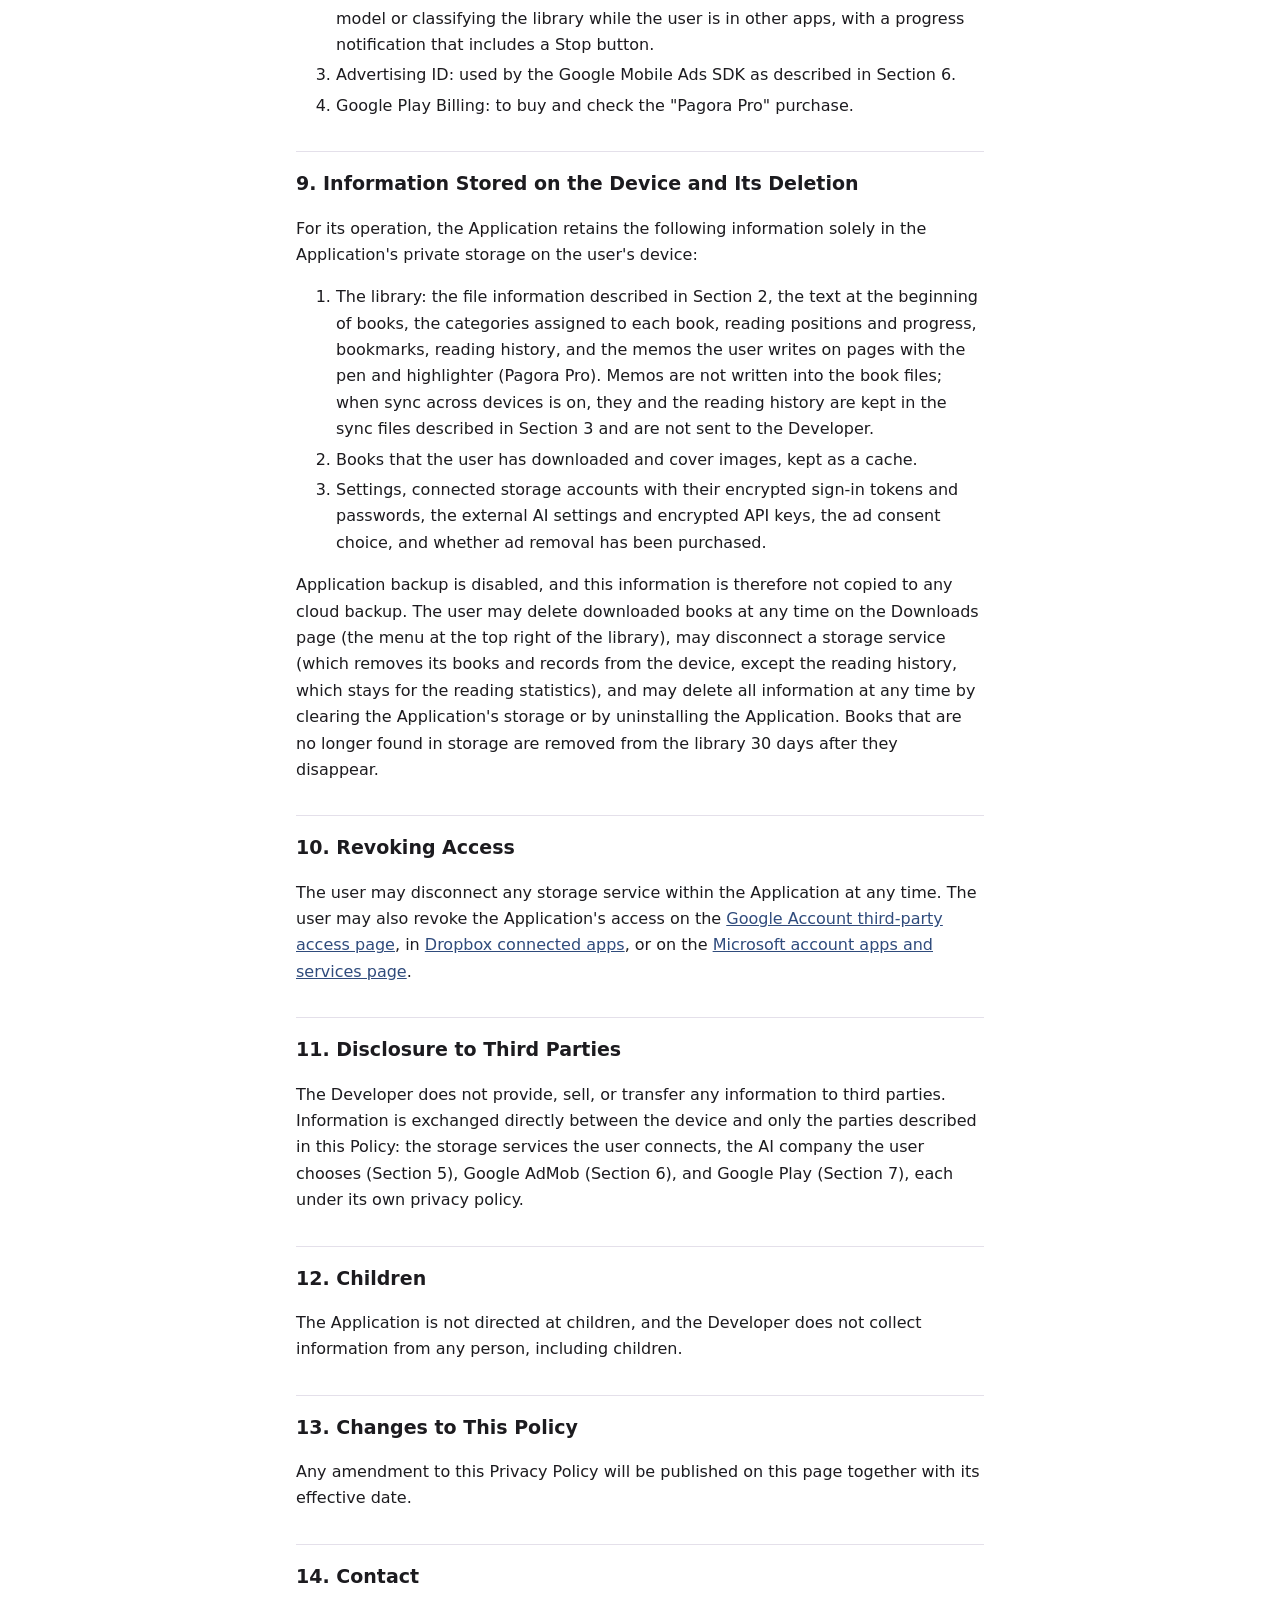
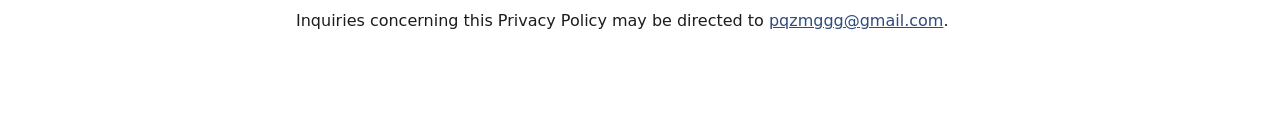
==== commit 8137b1a8: "개인정보처리방침: 동기화 계정을 보여 주려고 받는 계정 메일 주소(email)를 적는다" ====
--- a/index.html
+++ b/index.html
@@ -20,7 +20,7 @@
 <h2>2. Storage Services and Book Data</h2>
 <p>When the user connects a storage service, the Application signs in through that service and receives access limited to what it needs:</p>
 <ol>
-<li>Google Drive: if the user connects Google Drive as a storage service, read-only access to the user's Drive (<code>drive.readonly</code>). If the user turns on sync across devices (Section 3), access to the Application's own hidden app data folder in the user's Google Account (<code>drive.appdata</code>), whether or not Google Drive is connected as a storage service. These two permissions are requested separately.</li>
+<li>Google Drive: if the user connects Google Drive as a storage service, read-only access to the user's Drive (<code>drive.readonly</code>). If the user turns on sync across devices (Section 3), access to the Application's own hidden app data folder in the user's Google Account (<code>drive.appdata</code>), whether or not Google Drive is connected as a storage service. These two permissions are requested separately. With either, the Application also receives the account's email address (<code>email</code>) to show which Google Account sync uses; it is kept only on the device.</li>
 <li>Dropbox: read access to file metadata and contents and basic account information (<code>files.metadata.read</code>, <code>files.content.read</code>, <code>account_info.read</code>).</li>
 <li>OneDrive: read access to files and basic profile information (<code>Files.Read</code>, <code>User.Read</code>, <code>offline_access</code>).</li>
 <li>WebDAV and SFTP servers: the server address, user name, and password the user enters, and for SFTP the server's host key fingerprint that the user confirms.</li>
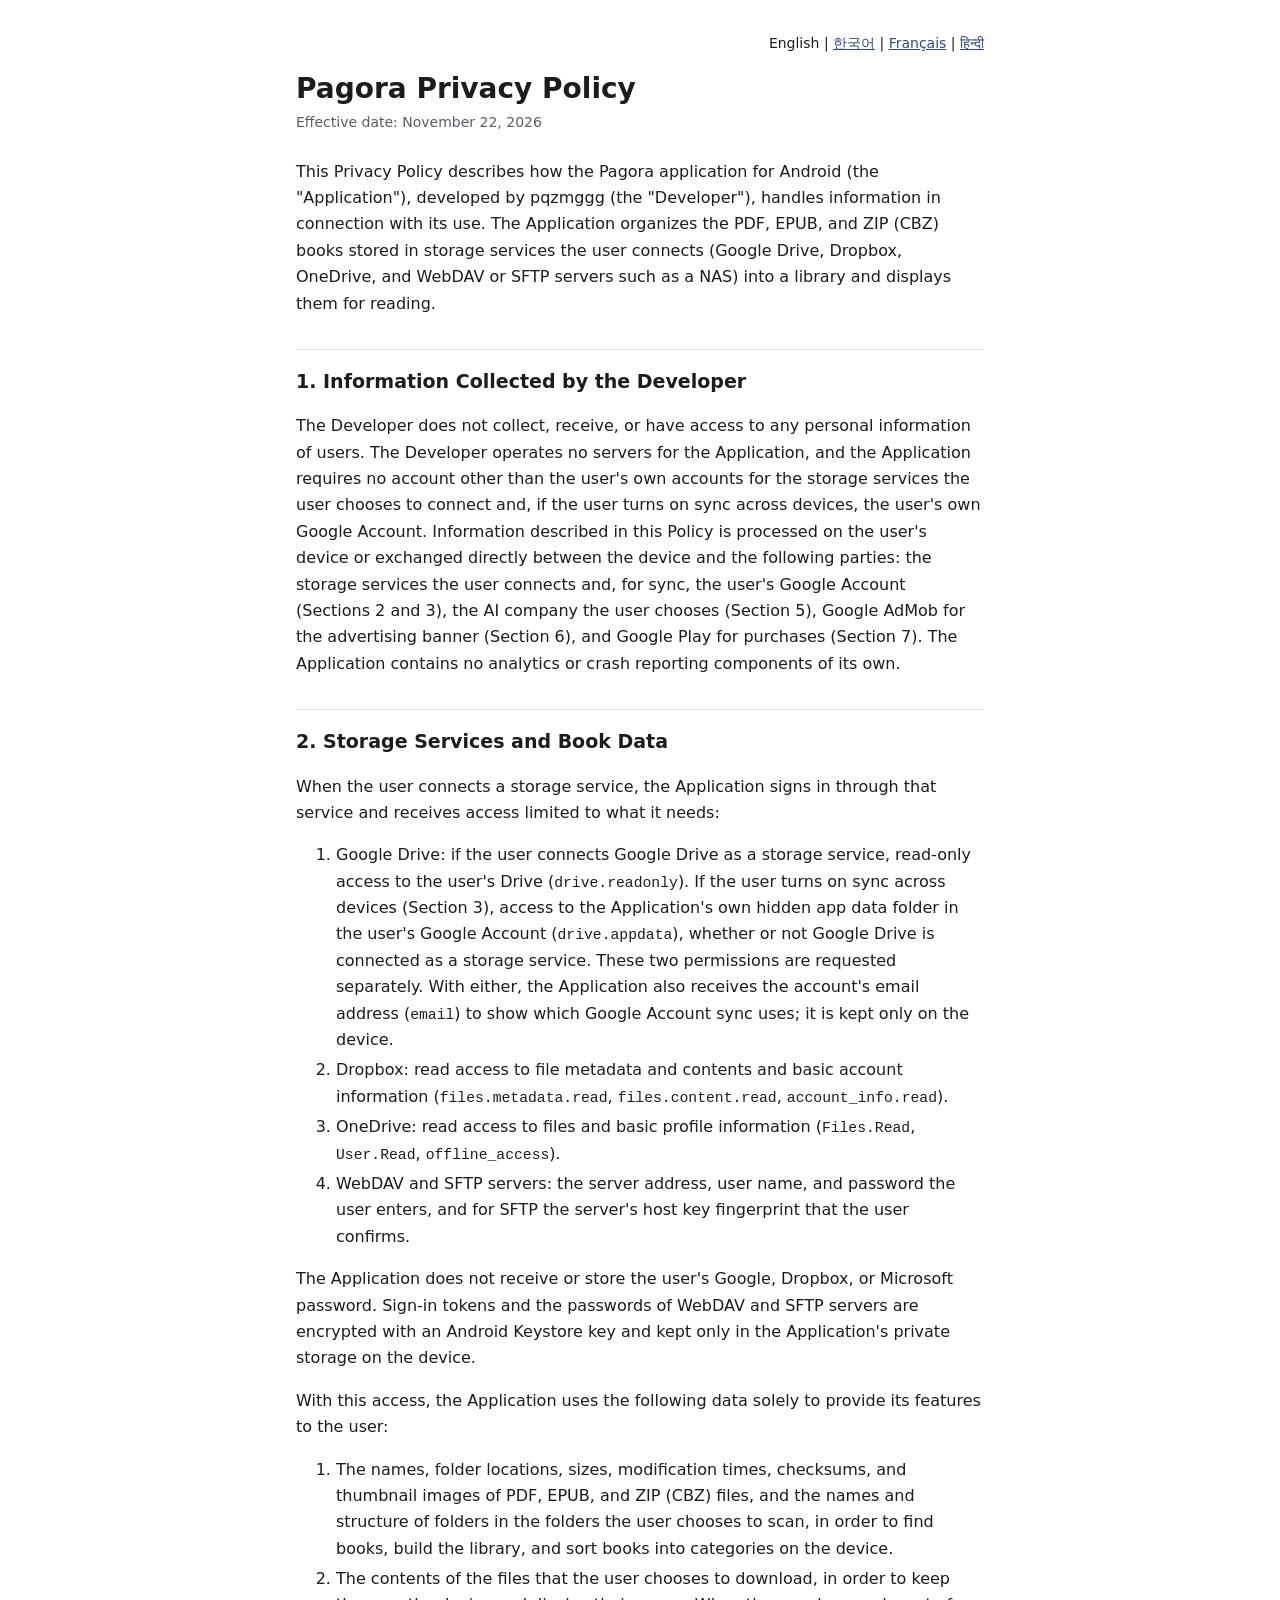
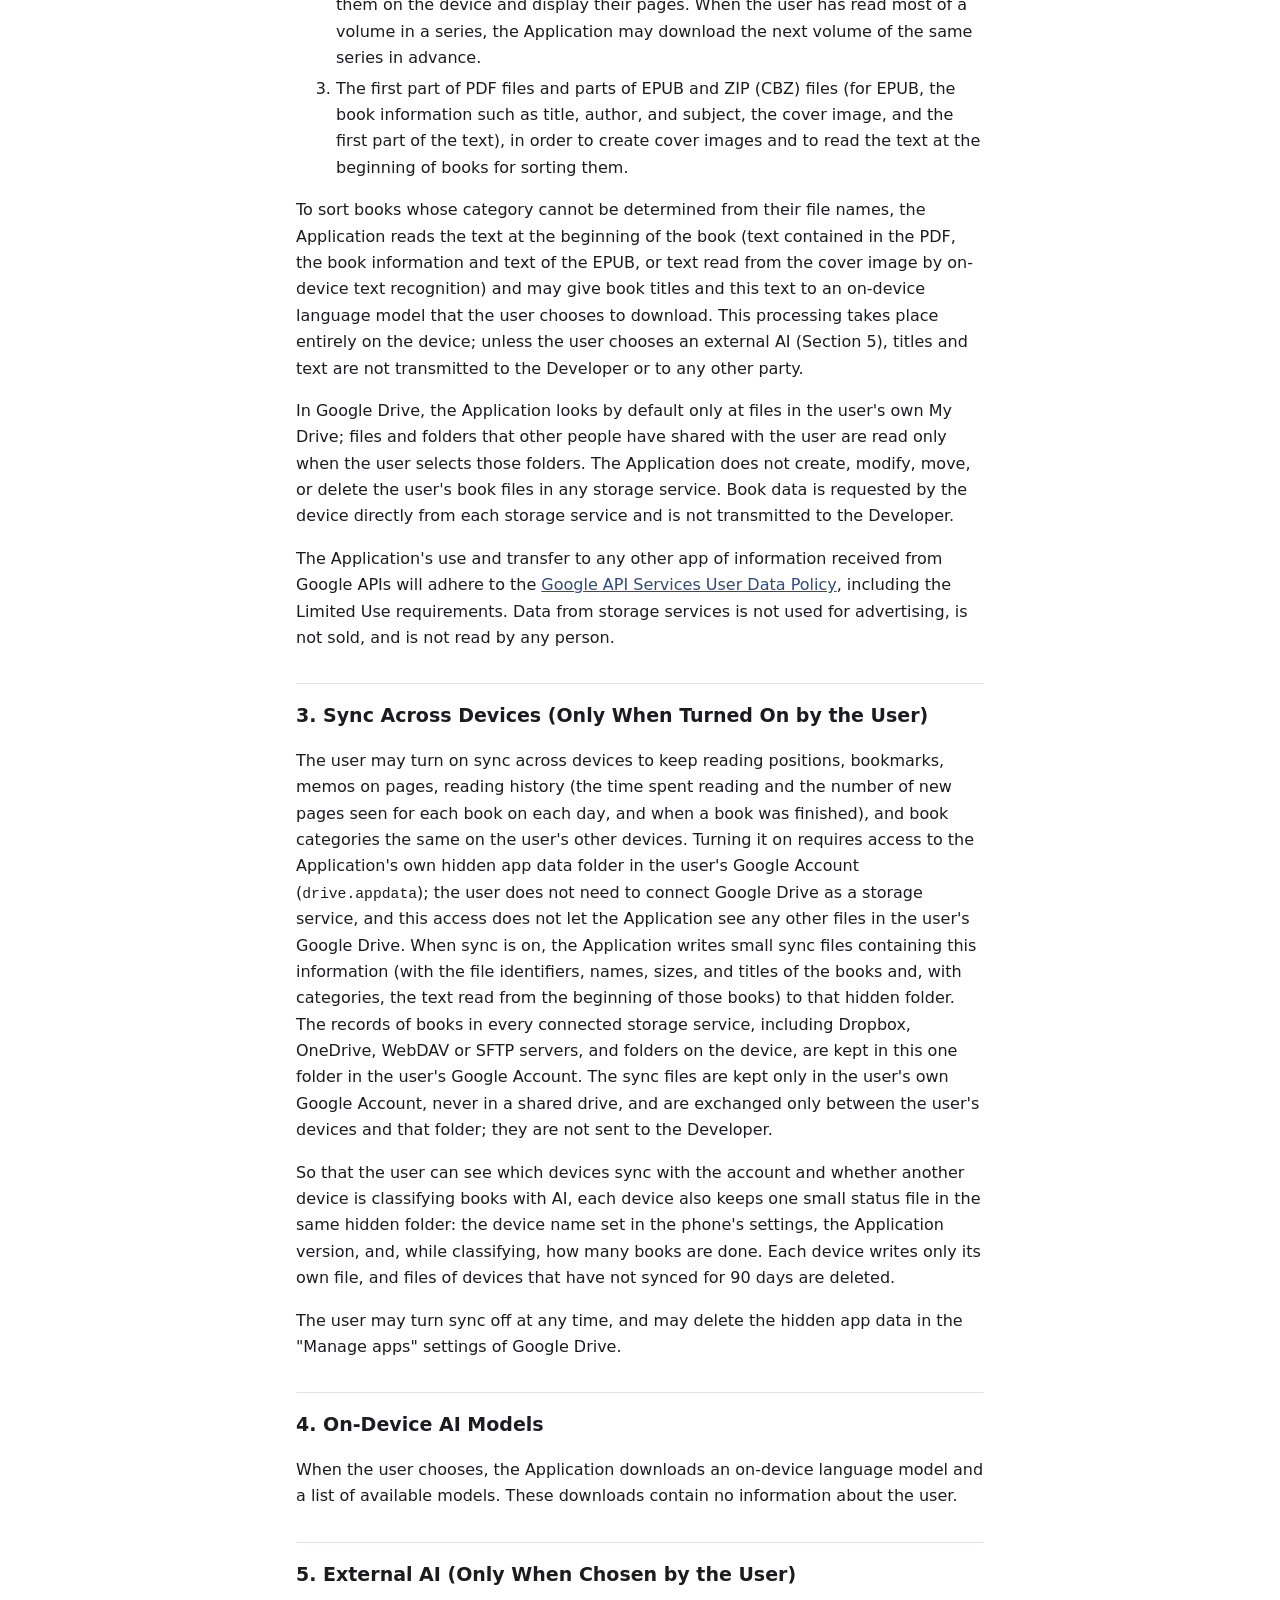
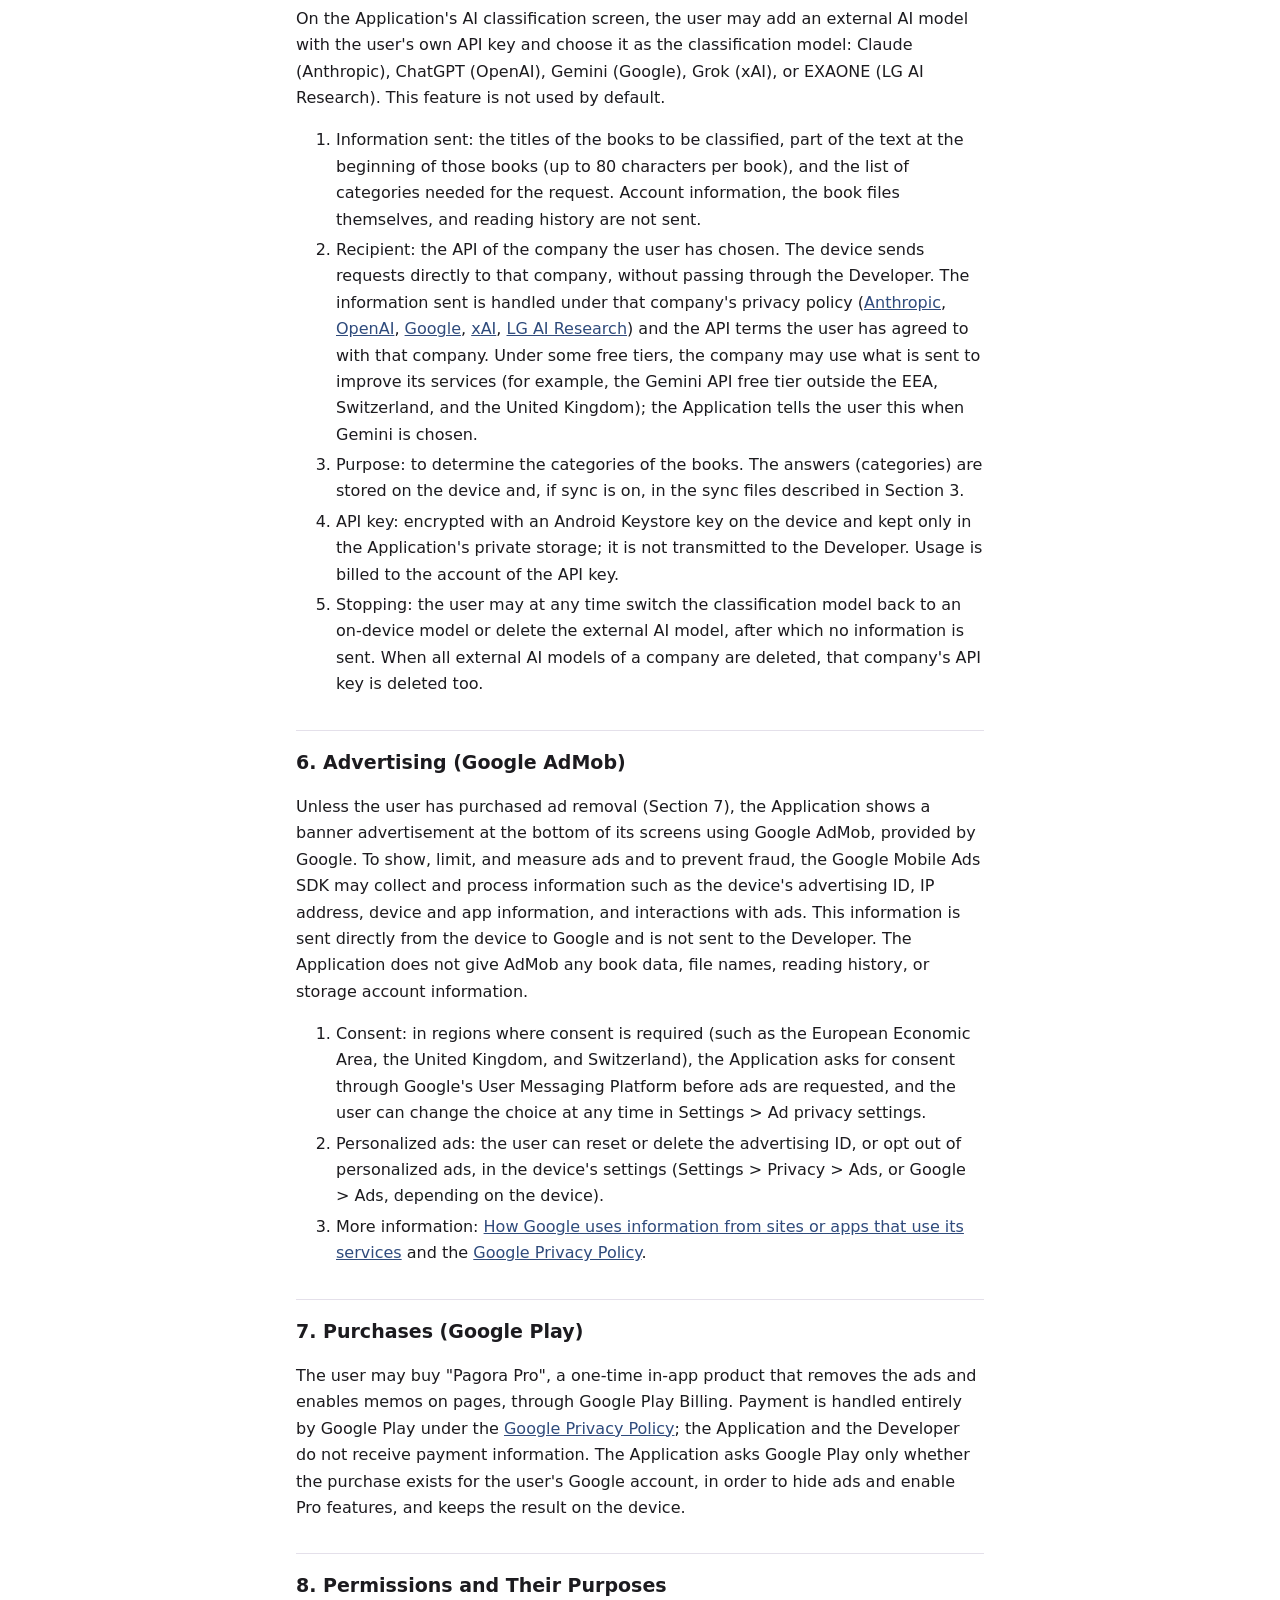
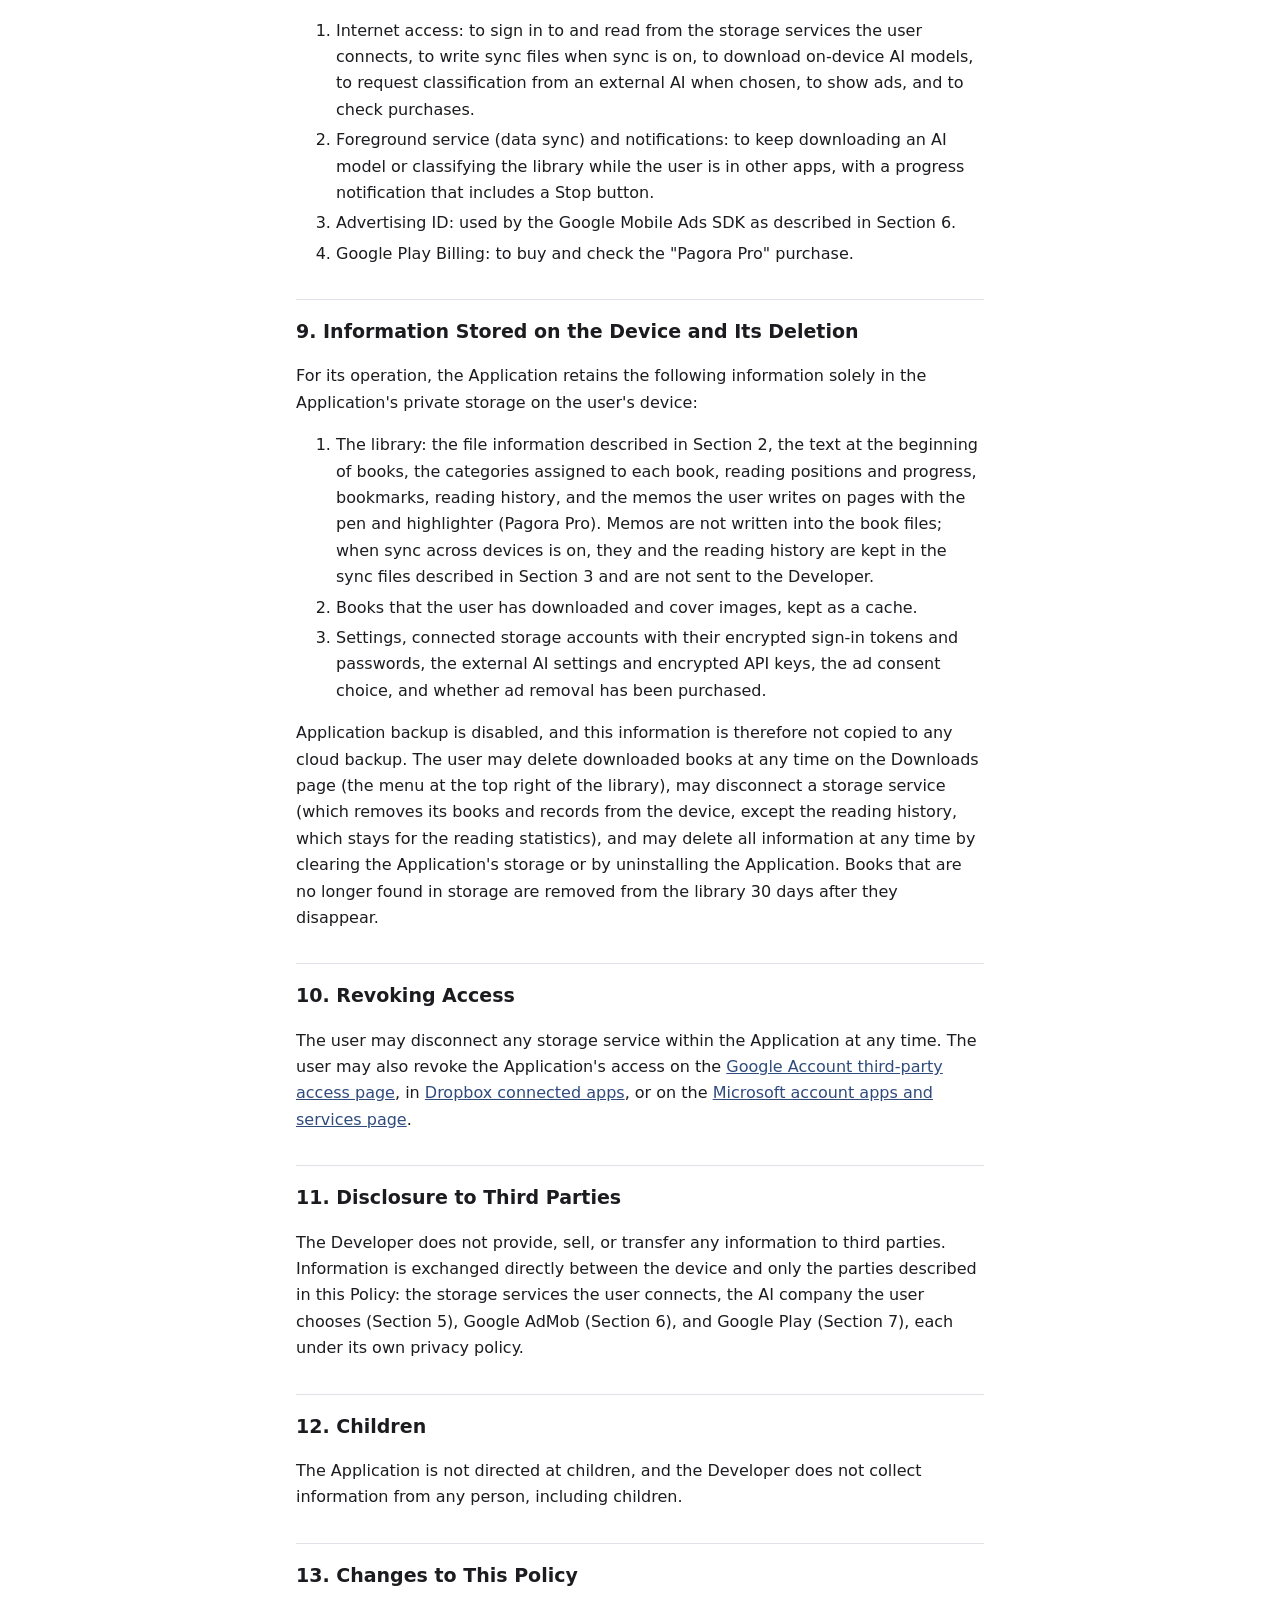
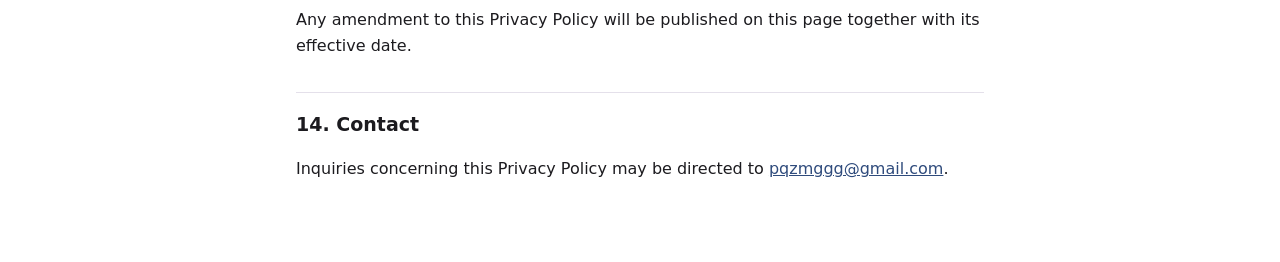
==== commit ff92acbf: "개인정보처리방침: 기기마다 동기화 폴더에 두는 상태 파일(기기 이름, 앱 버전, 분류 진행)을 적는다" ====
--- a/index.html
+++ b/index.html
@@ -38,6 +38,7 @@
 
 <h2>3. Sync Across Devices (Only When Turned On by the User)</h2>
 <p>The user may turn on sync across devices to keep reading positions, bookmarks, memos on pages, reading history (the time spent reading and the number of new pages seen for each book on each day, and when a book was finished), and book categories the same on the user's other devices. Turning it on requires access to the Application's own hidden app data folder in the user's Google Account (<code>drive.appdata</code>); the user does not need to connect Google Drive as a storage service, and this access does not let the Application see any other files in the user's Google Drive. When sync is on, the Application writes small sync files containing this information (with the file identifiers, names, sizes, and titles of the books and, with categories, the text read from the beginning of those books) to that hidden folder. The records of books in every connected storage service, including Dropbox, OneDrive, WebDAV or SFTP servers, and folders on the device, are kept in this one folder in the user's Google Account. The sync files are kept only in the user's own Google Account, never in a shared drive, and are exchanged only between the user's devices and that folder; they are not sent to the Developer.</p>
+<p>So that the user can see which devices sync with the account and whether another device is classifying books with AI, each device also keeps one small status file in the same hidden folder: the device name set in the phone's settings, the Application version, and, while classifying, how many books are done. Each device writes only its own file, and files of devices that have not synced for 90 days are deleted.</p>
 <p>The user may turn sync off at any time, and may delete the hidden app data in the "Manage apps" settings of Google Drive.</p>
 
 <h2>4. On-Device AI Models</h2>
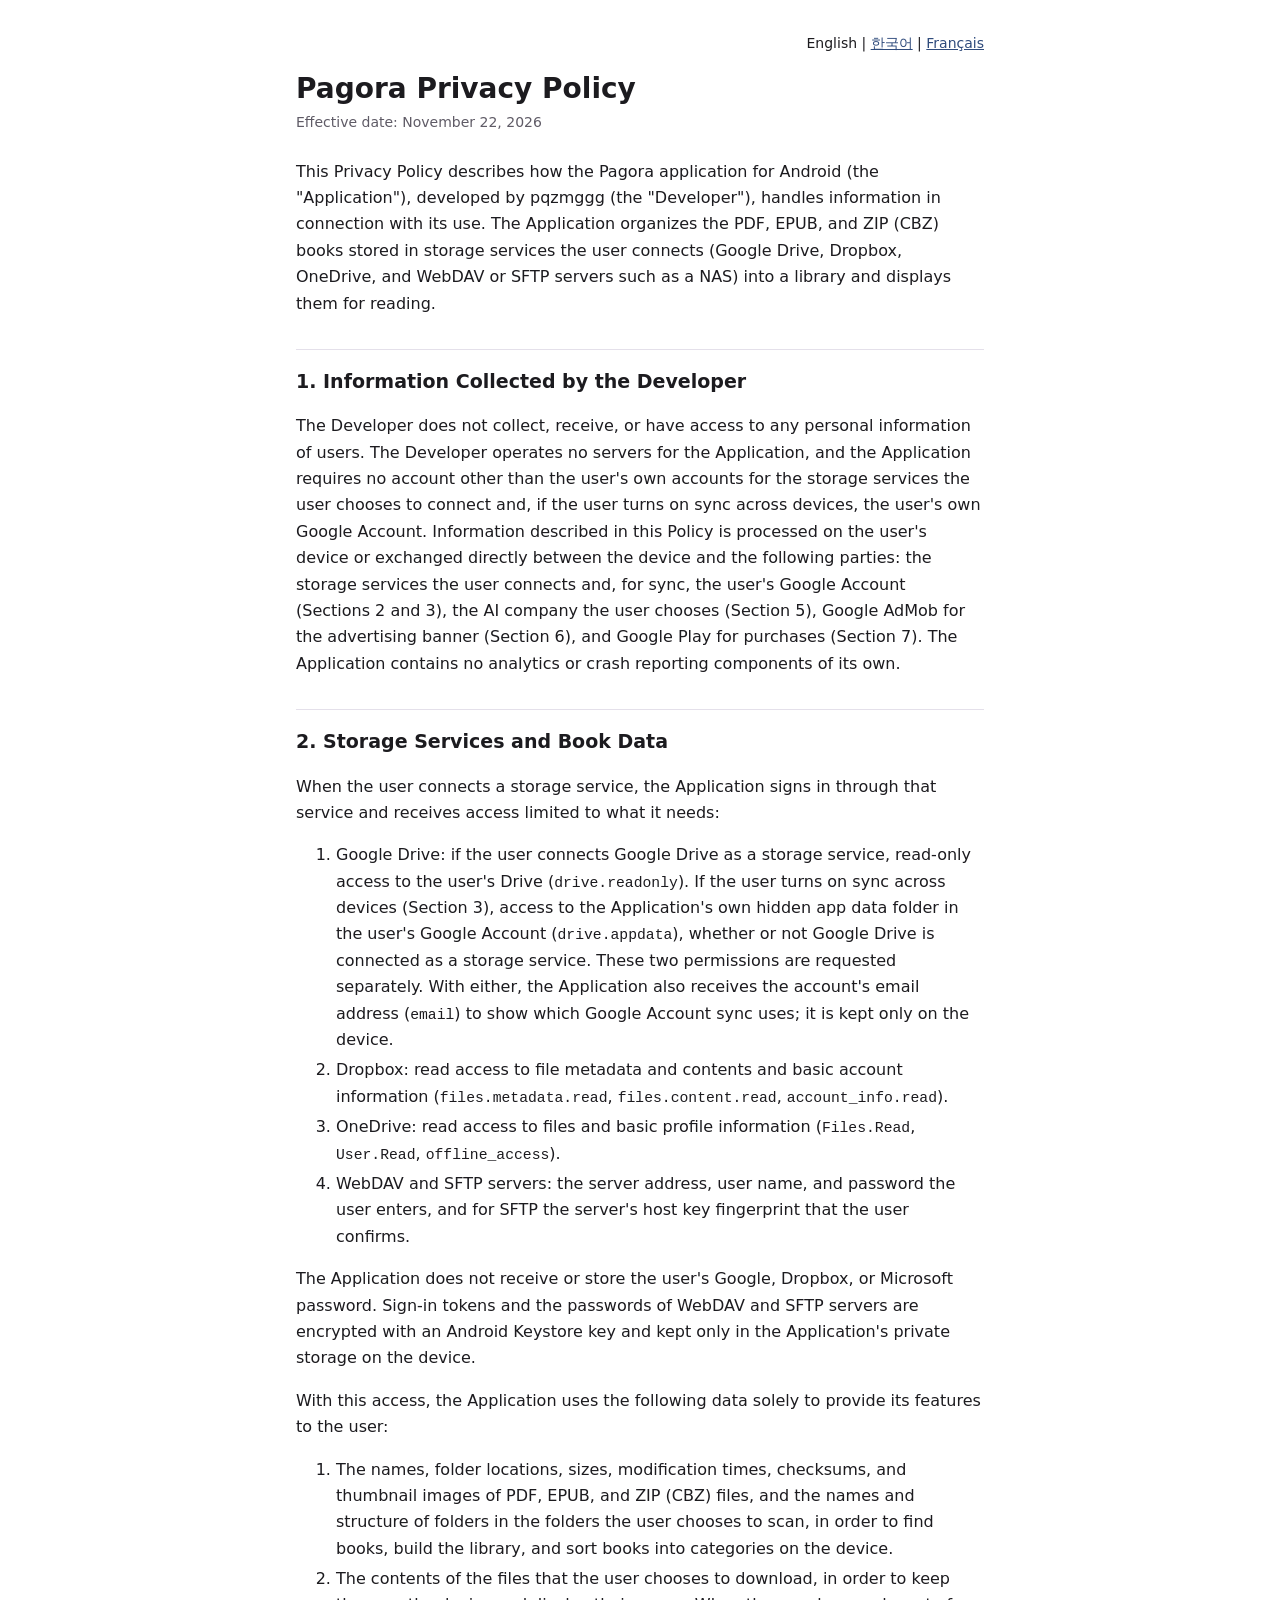
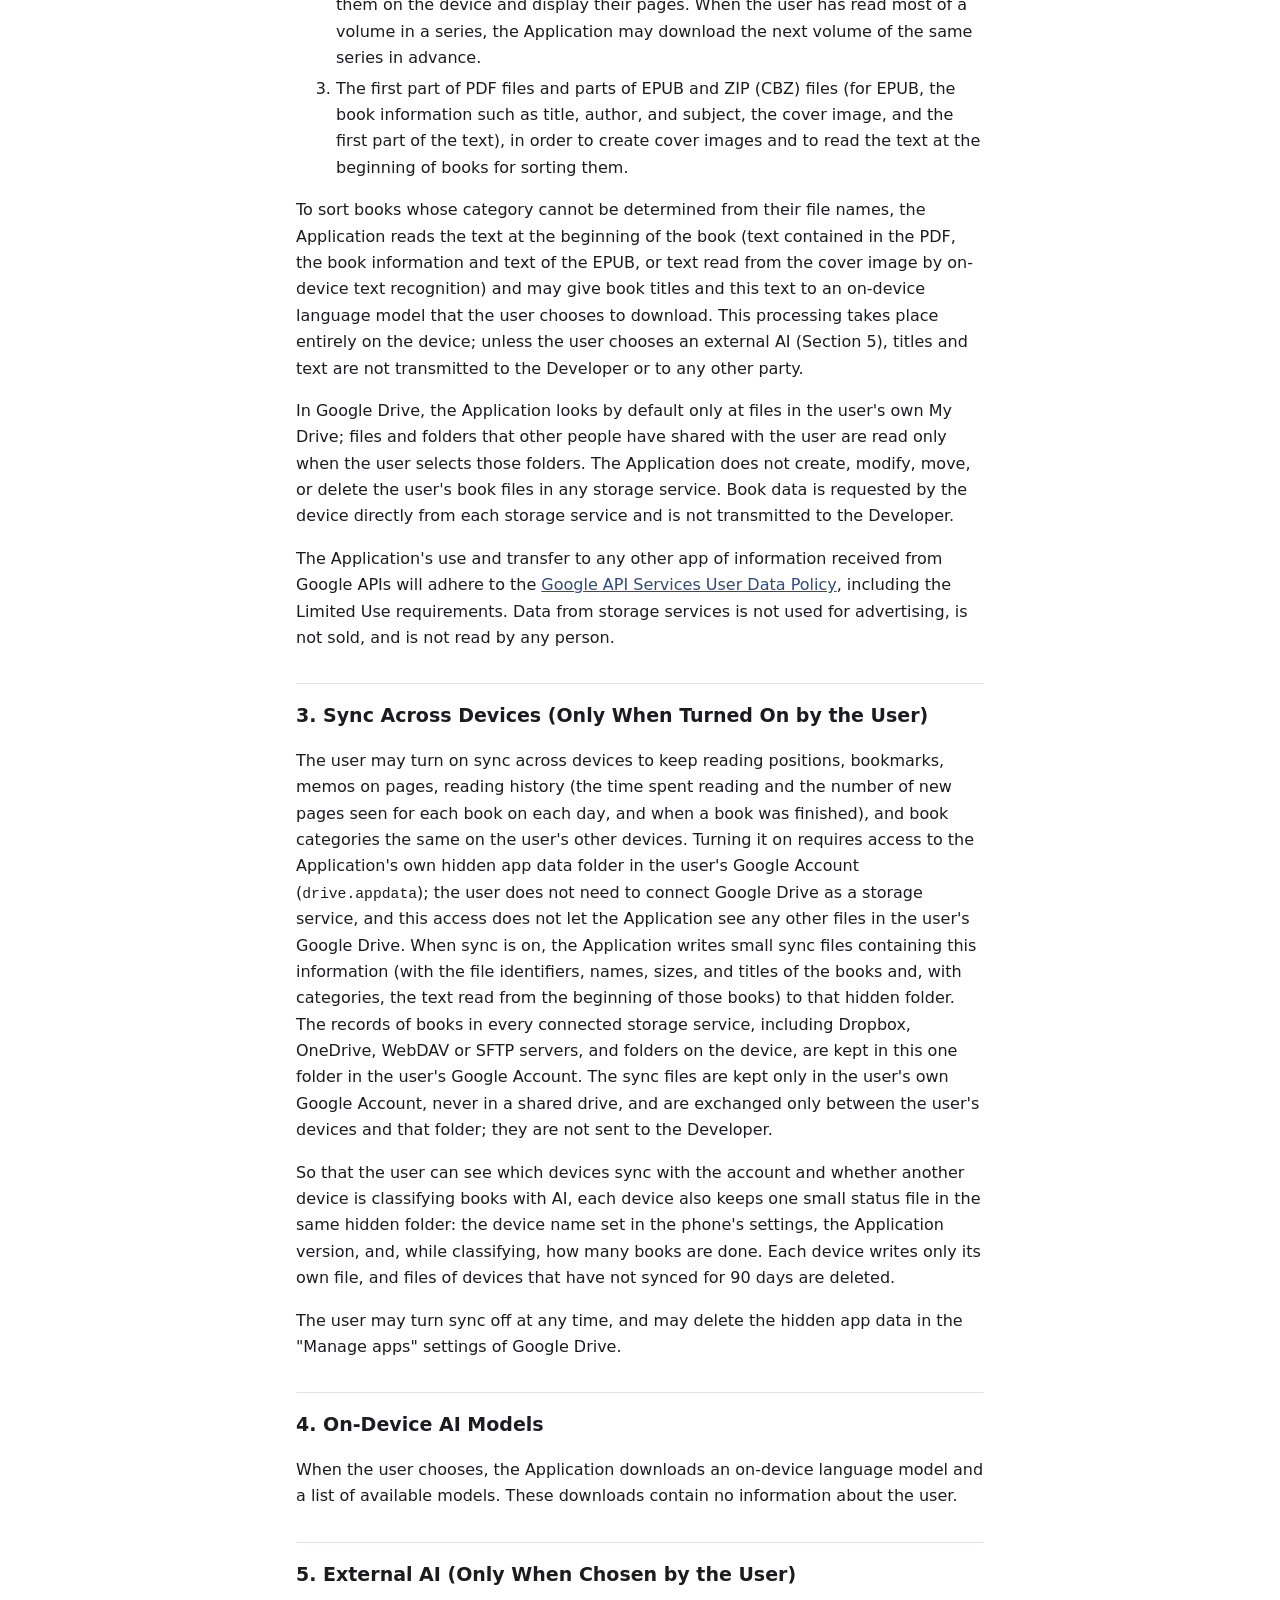
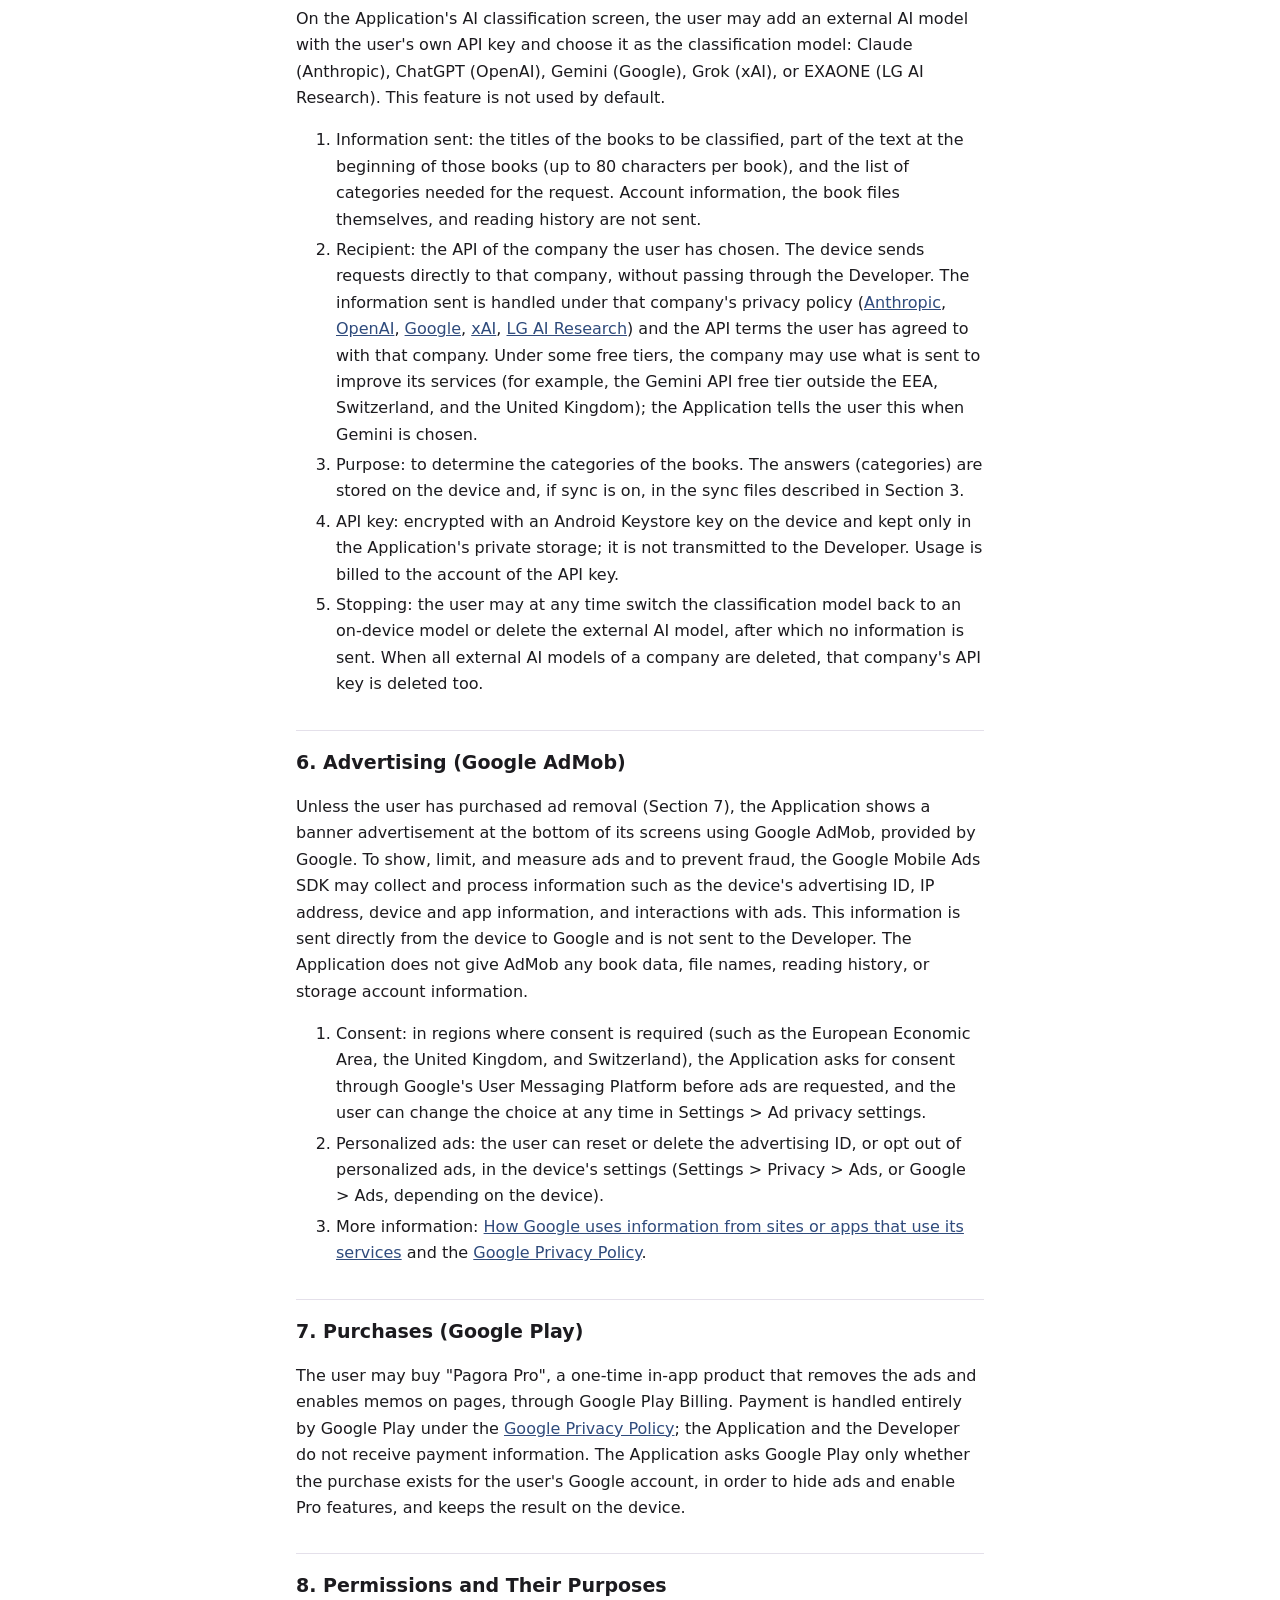
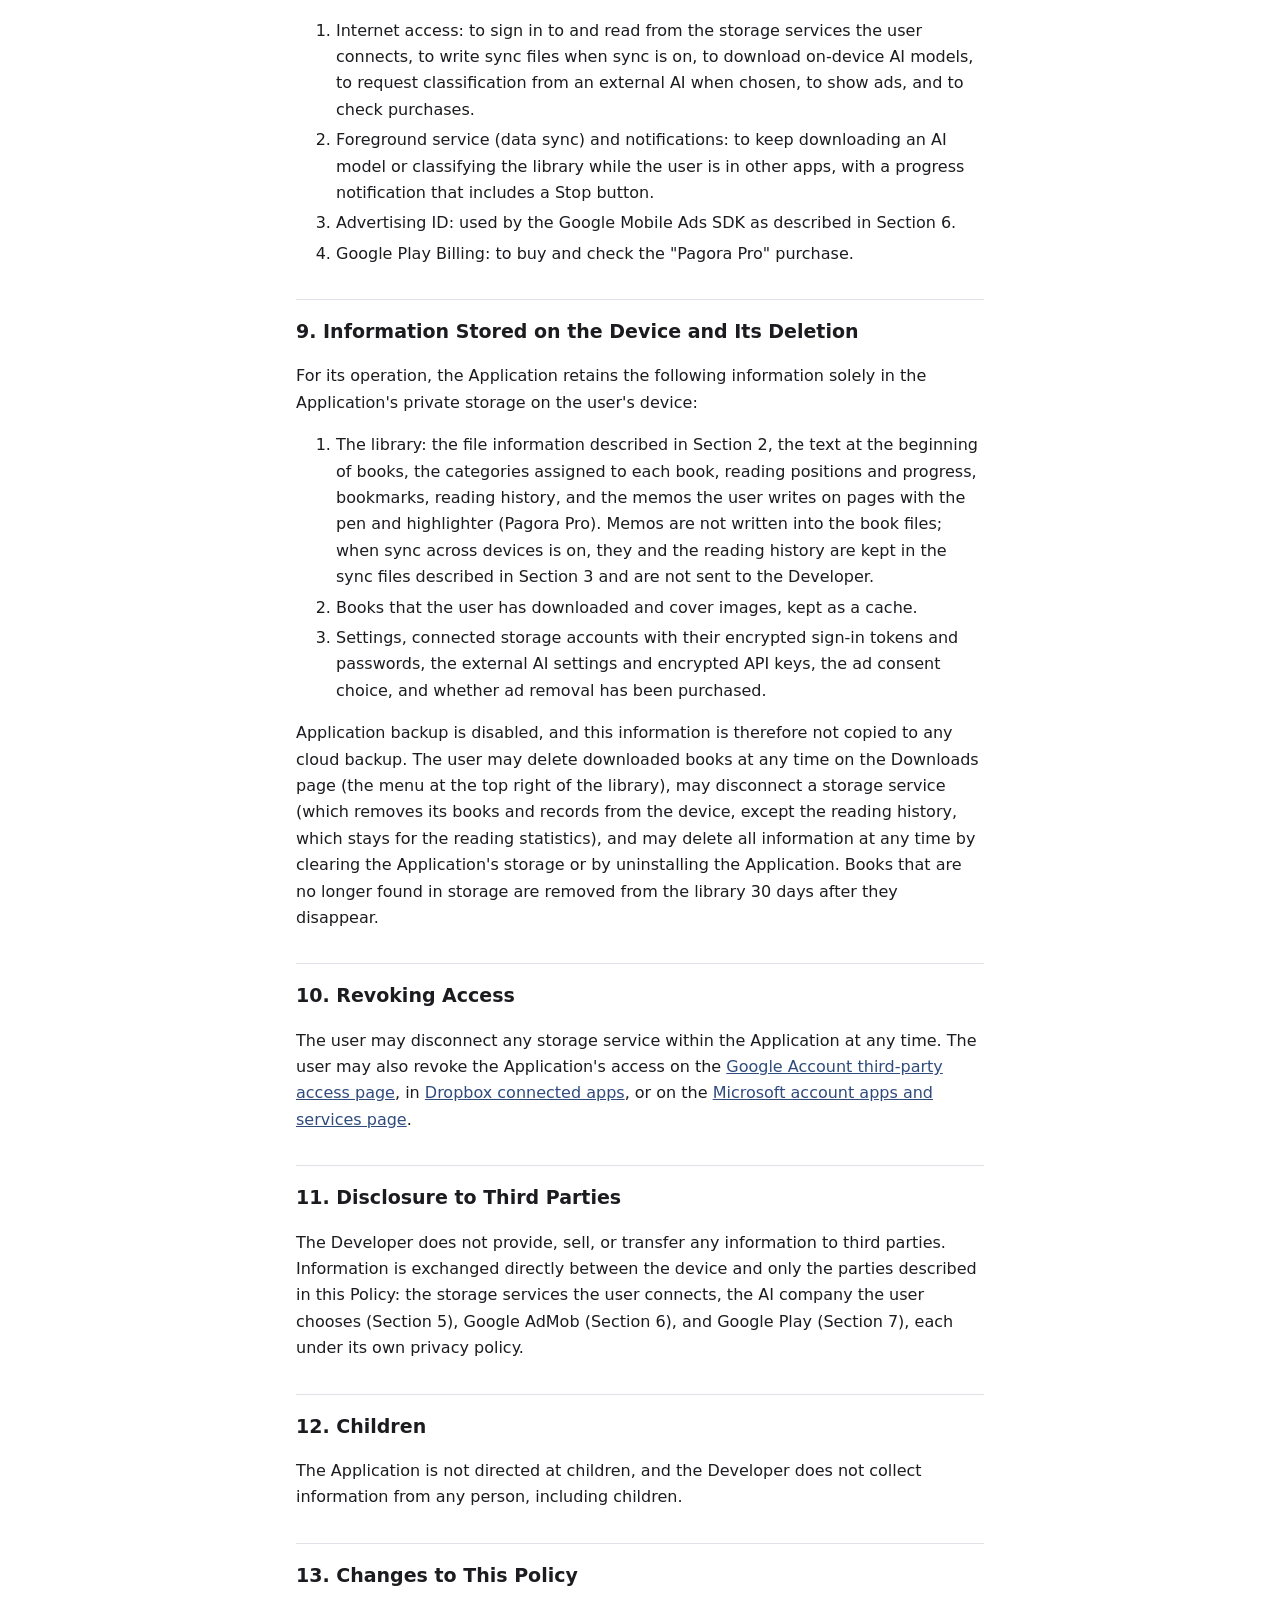
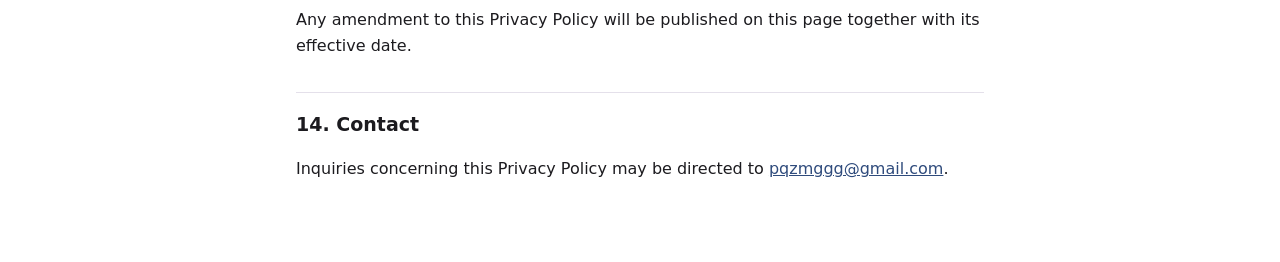
==== commit 93a38453: "개인정보처리방침: 다른 언어 페이지와 README 에서 힌디어 링크를 뺀다" ====
--- a/index.html
+++ b/index.html
@@ -8,7 +8,7 @@
 </head>
 <body>
 <main>
-<nav>English | <a href="ko/" hreflang="ko">한국어</a> | <a href="fr/" hreflang="fr">Français</a> | <a href="hi/" hreflang="hi">हिन्दी</a></nav>
+<nav>English | <a href="ko/" hreflang="ko">한국어</a> | <a href="fr/" hreflang="fr">Français</a></nav>
 <h1>Pagora Privacy Policy</h1>
 <p class="meta">Effective date: November 22, 2026</p>
 
